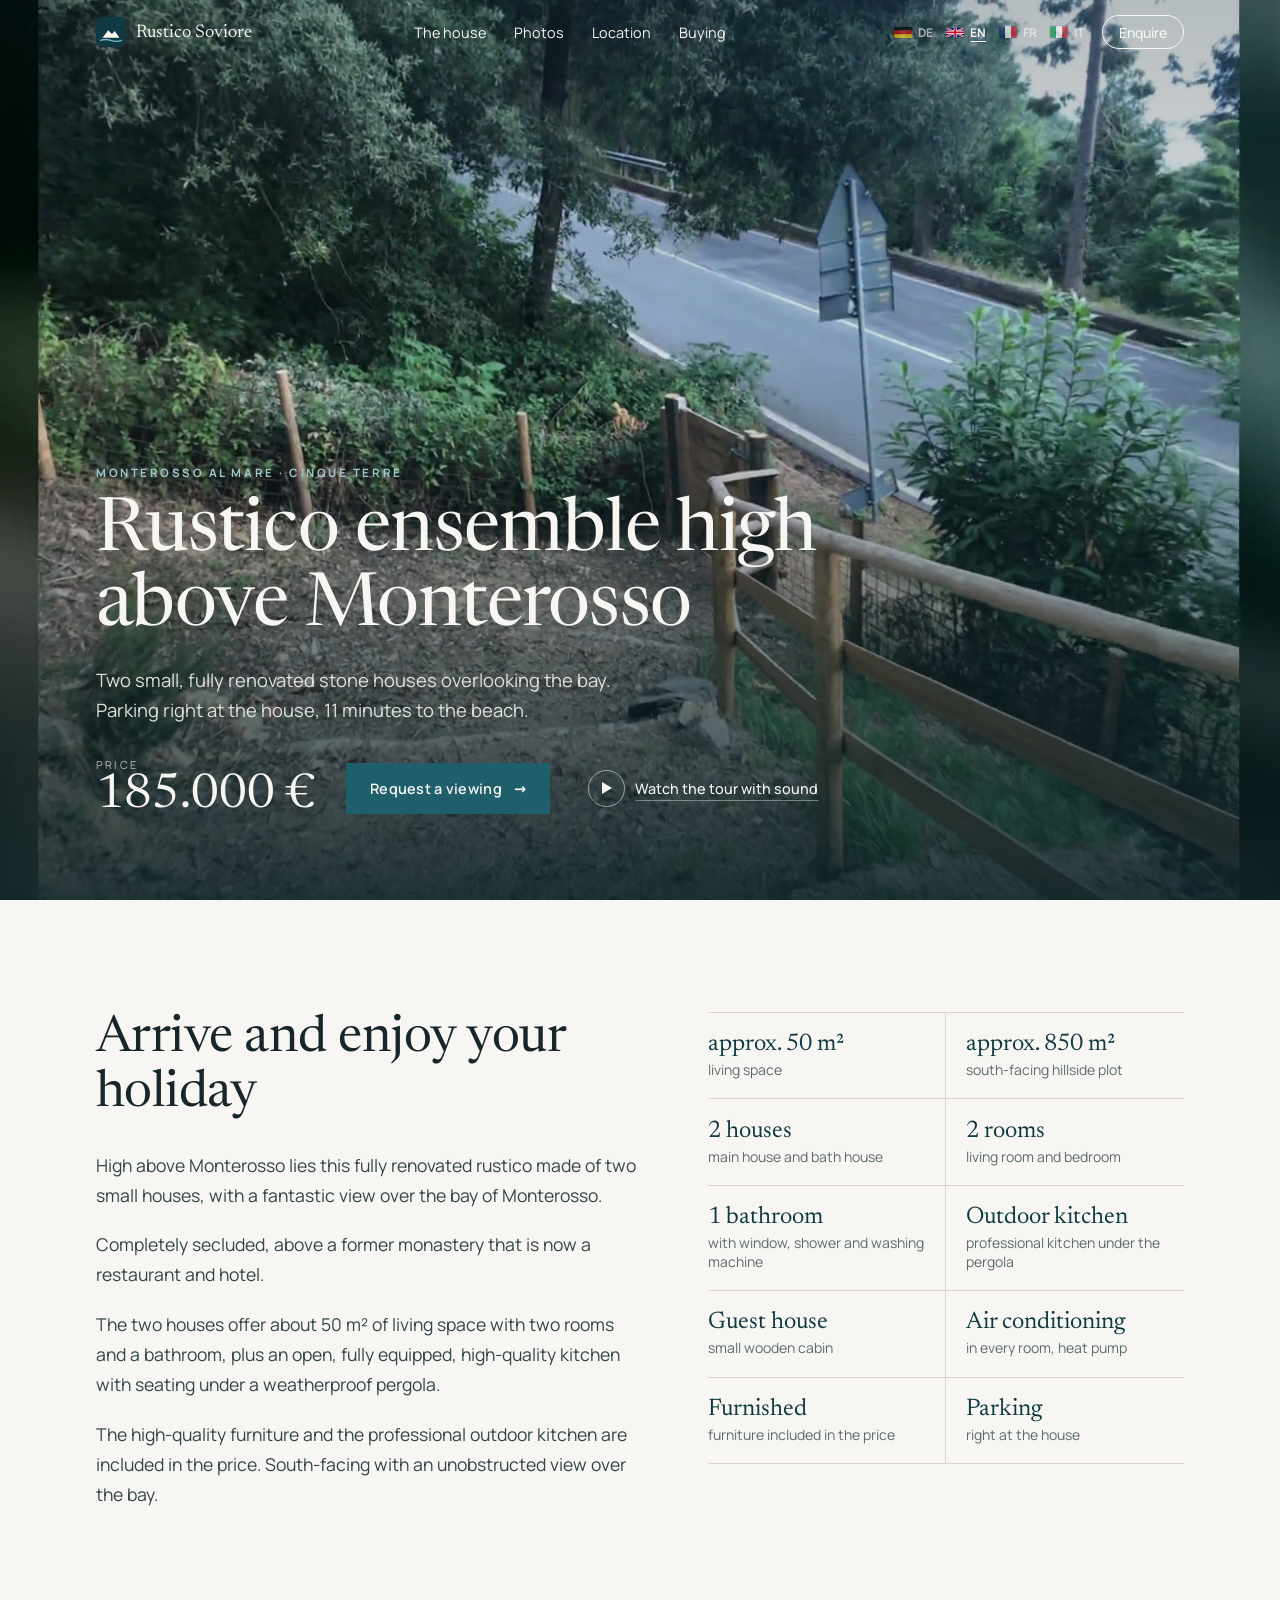
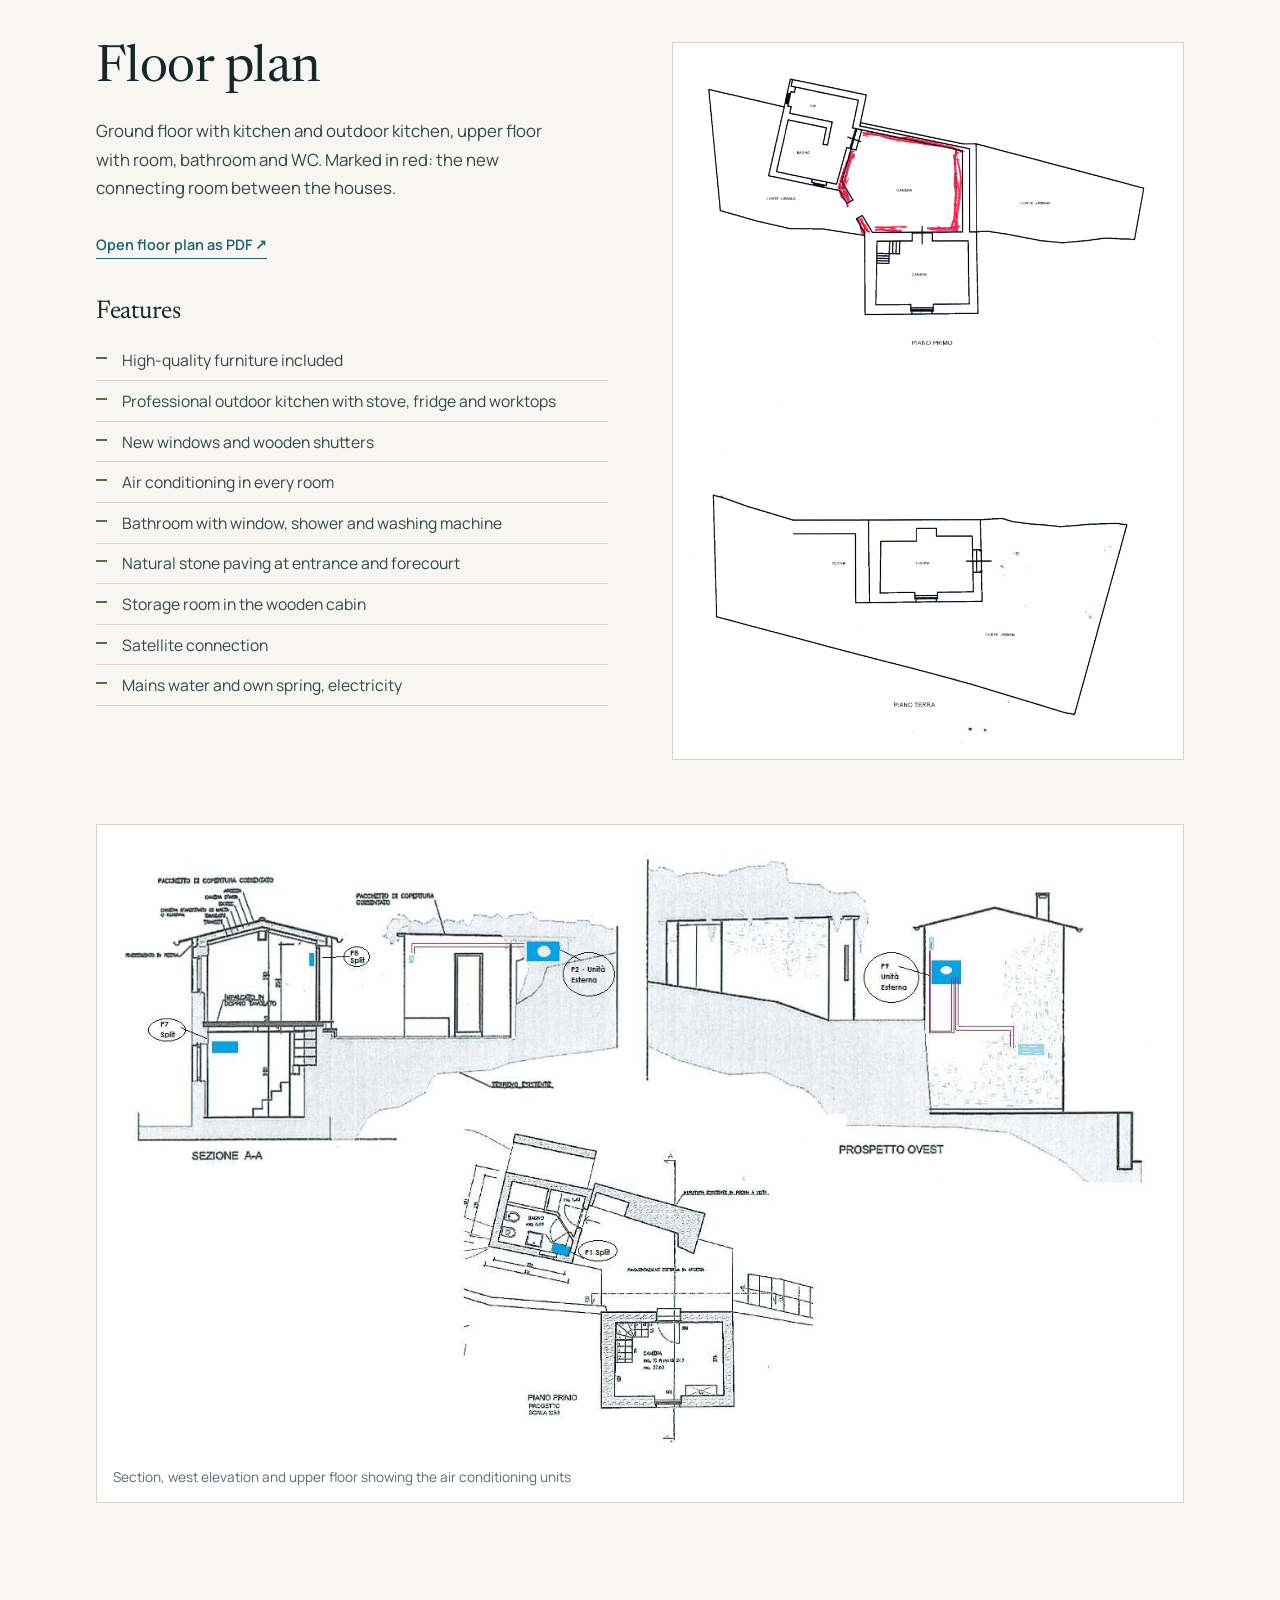
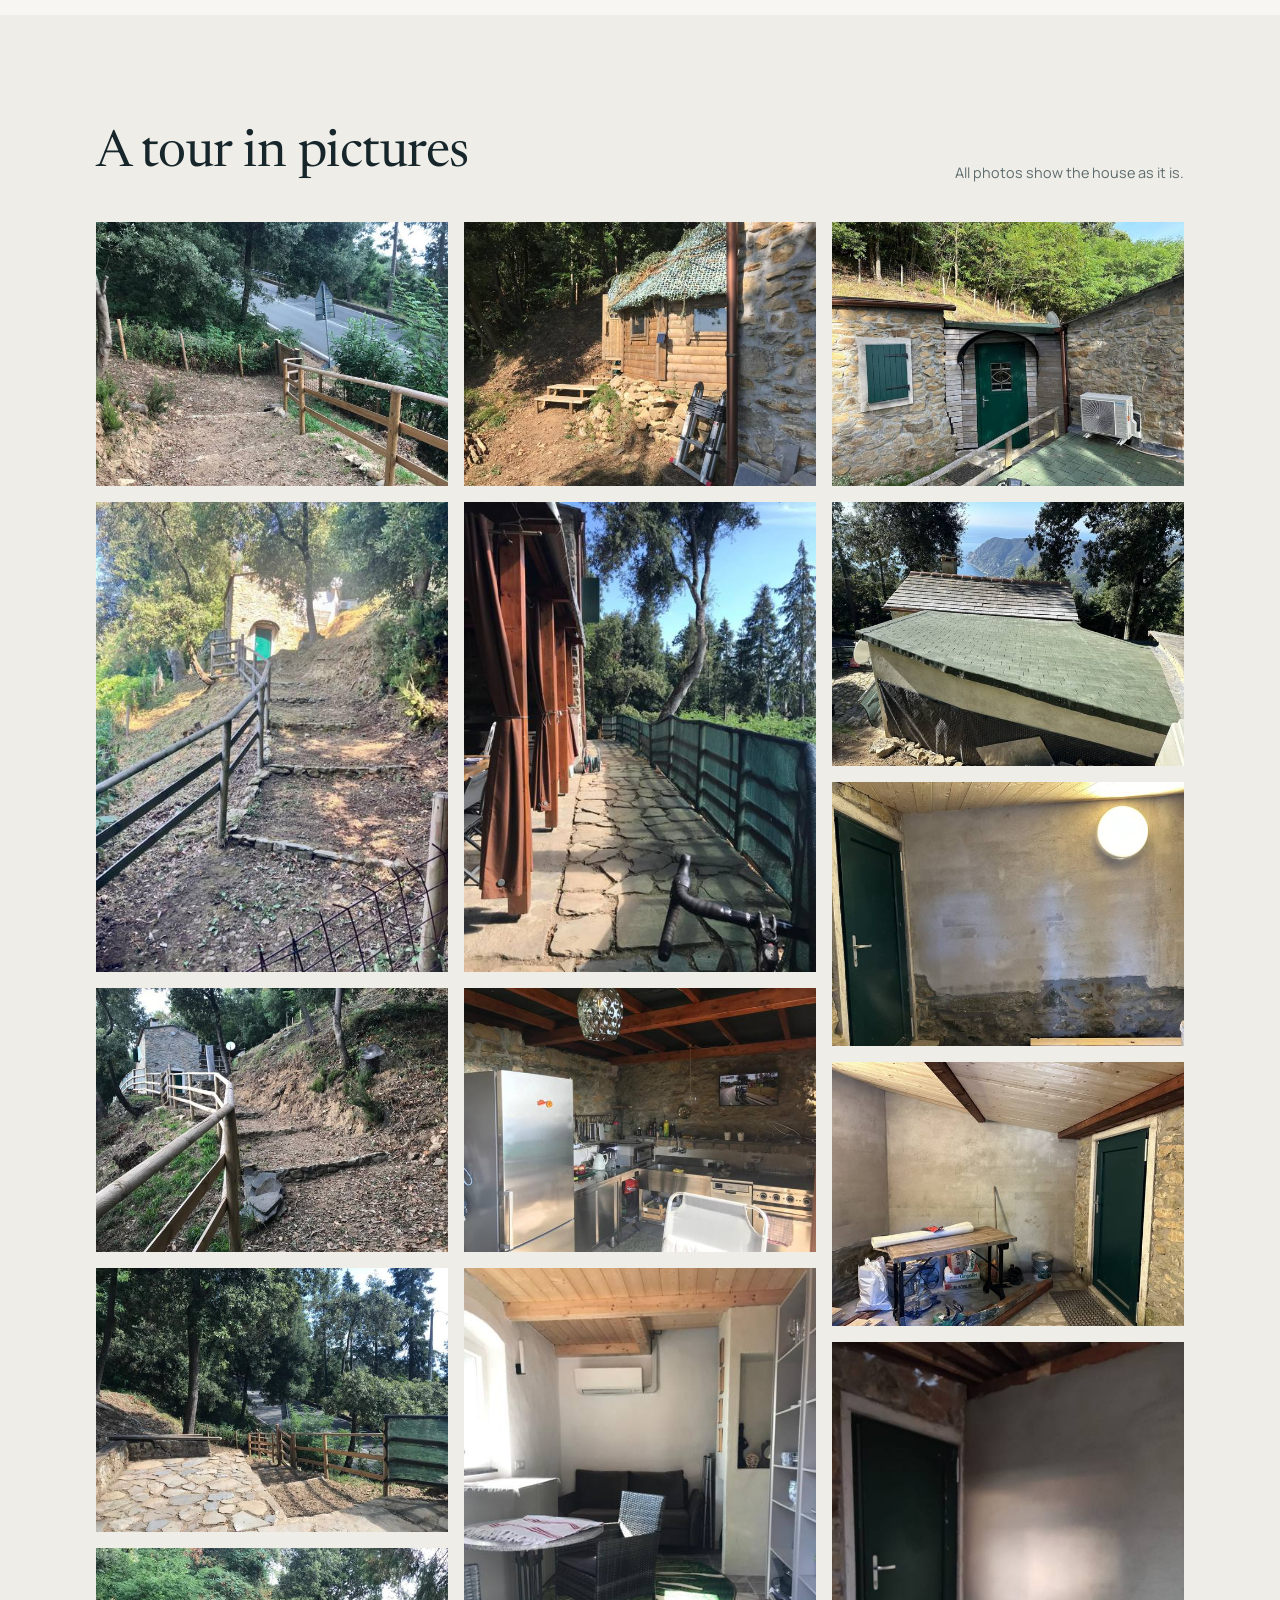
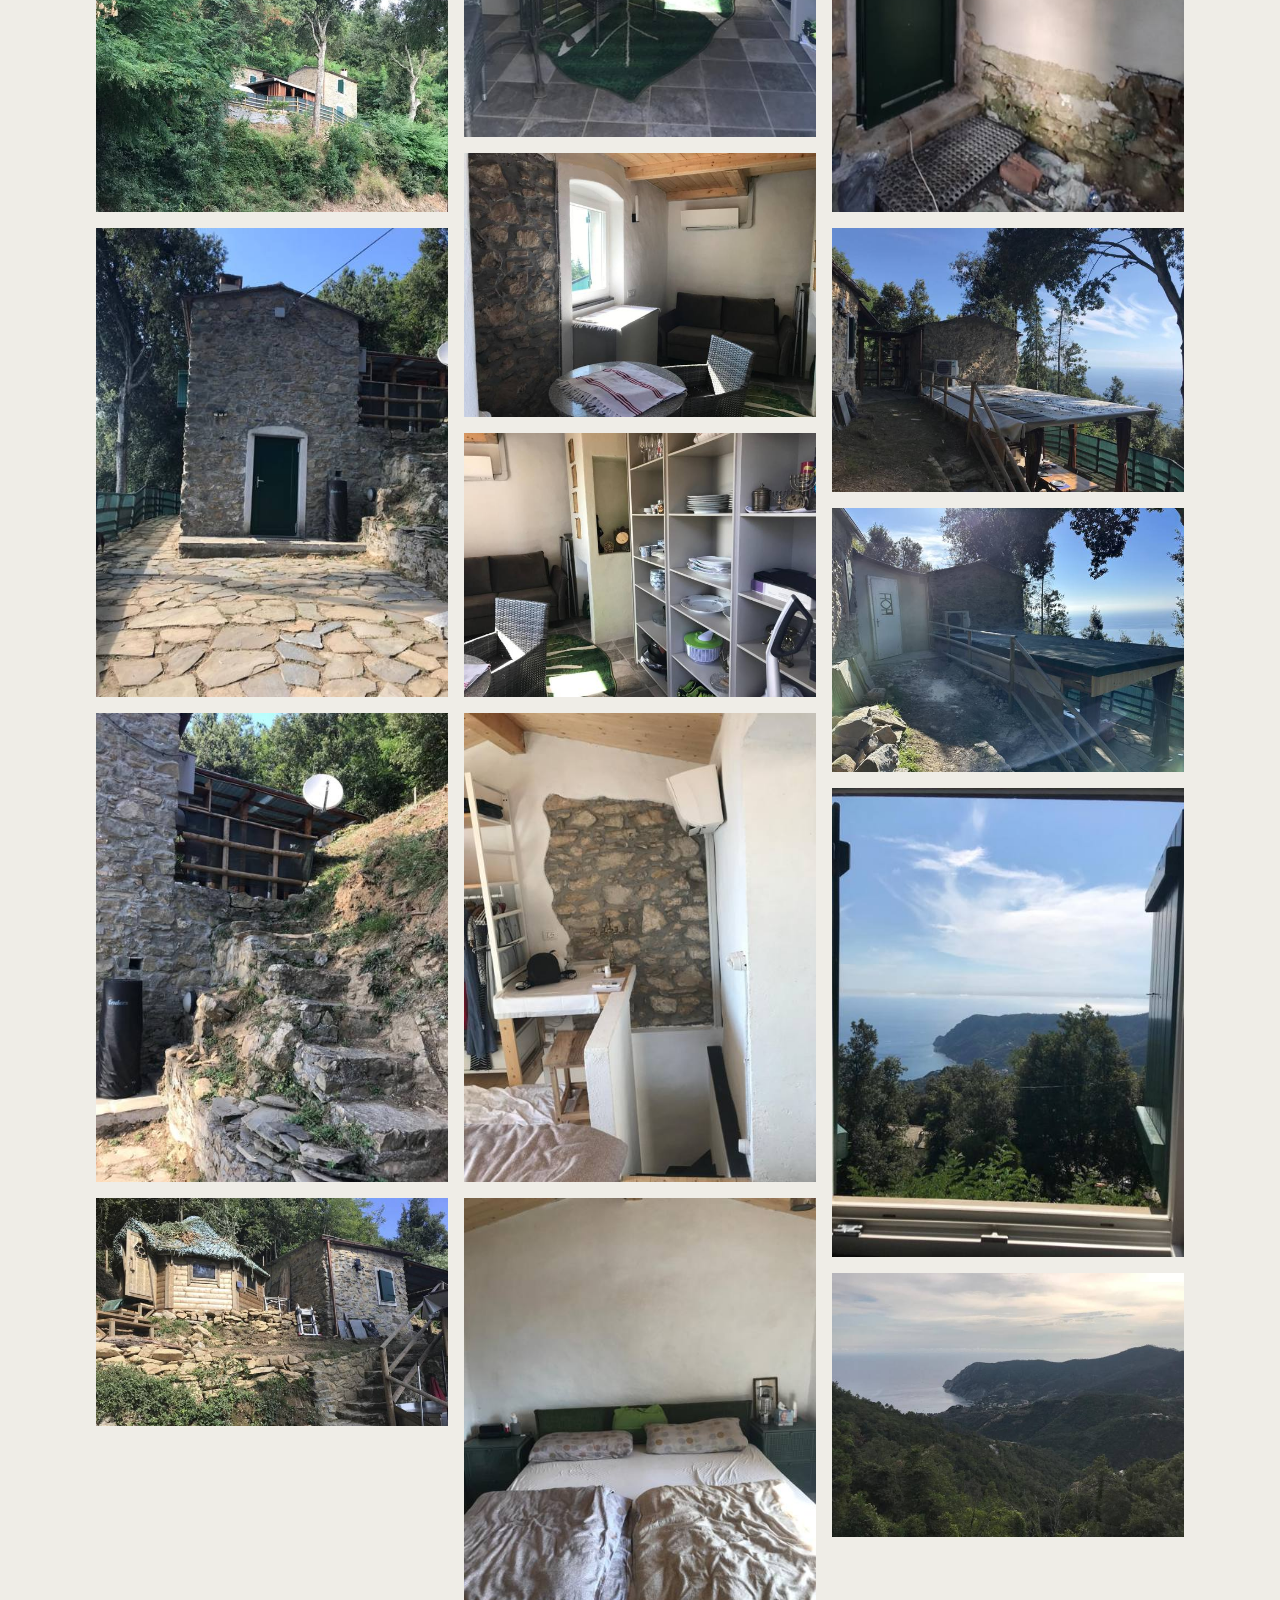
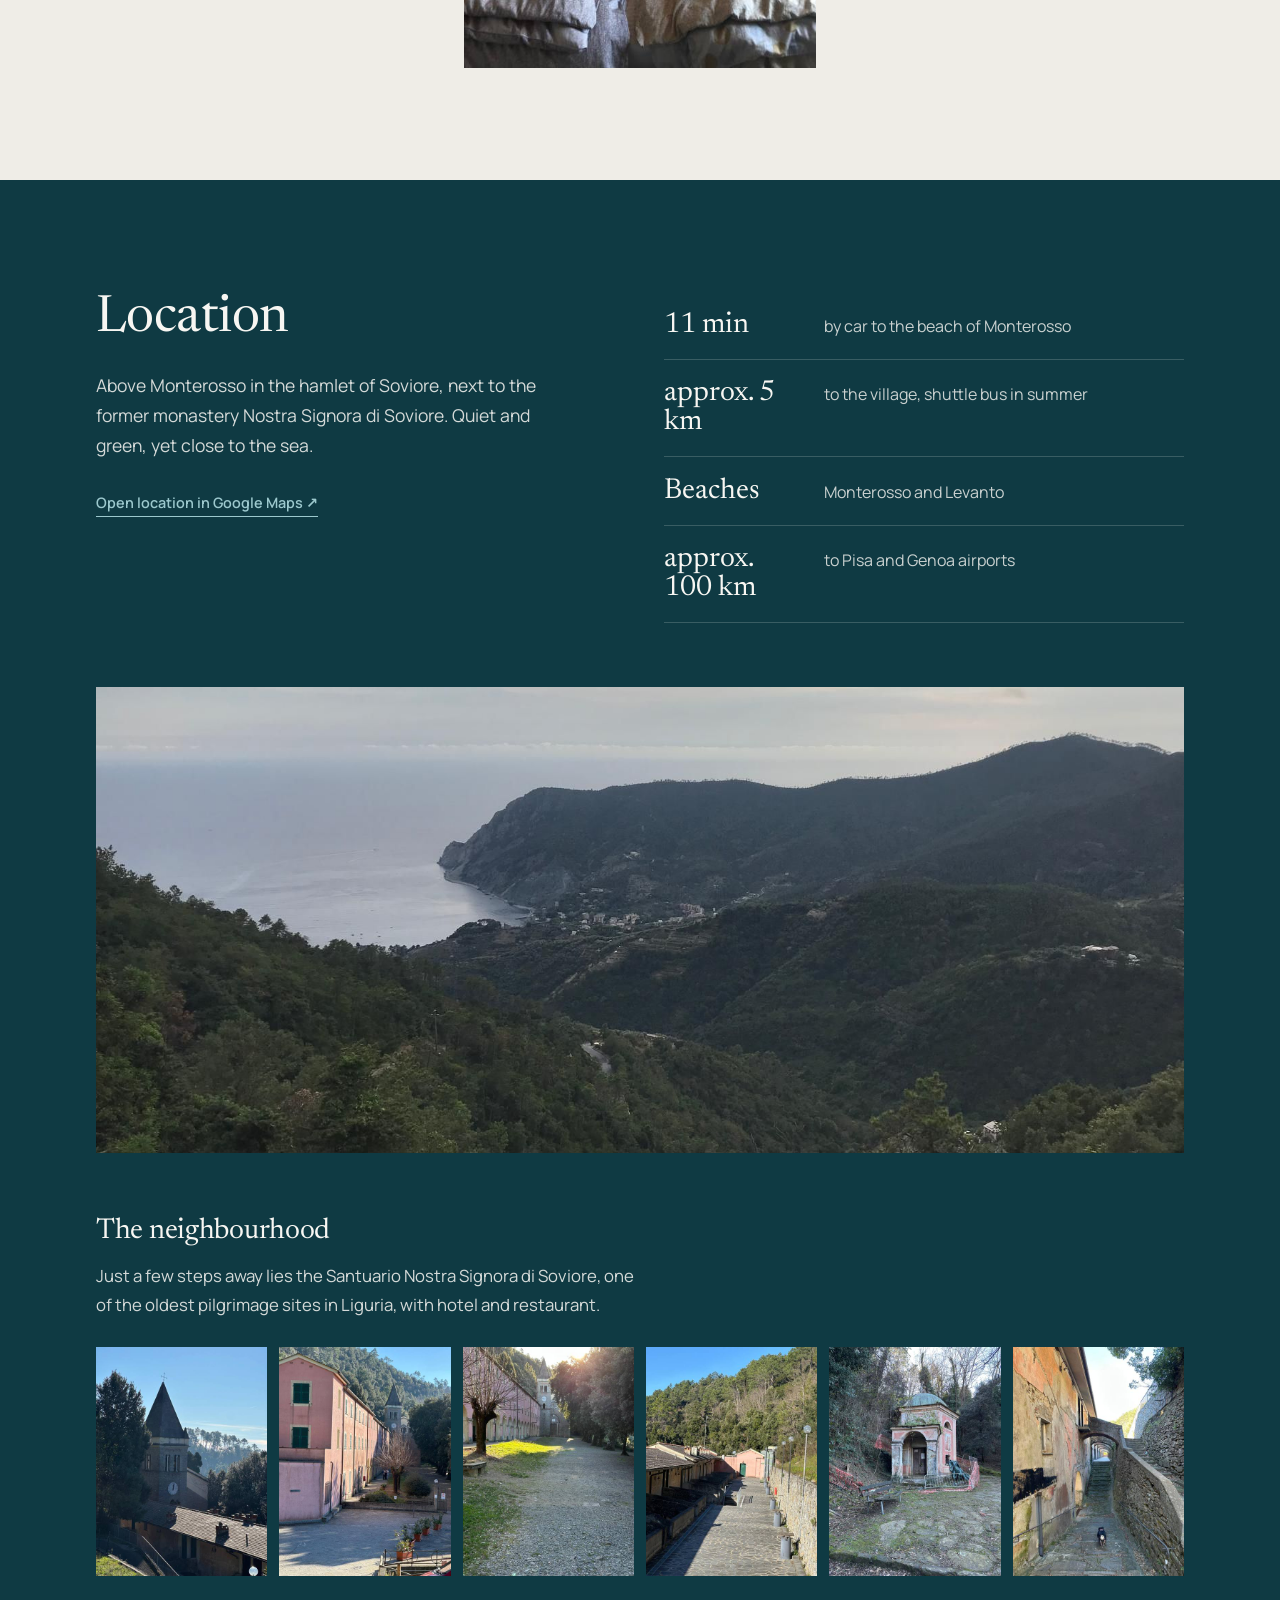
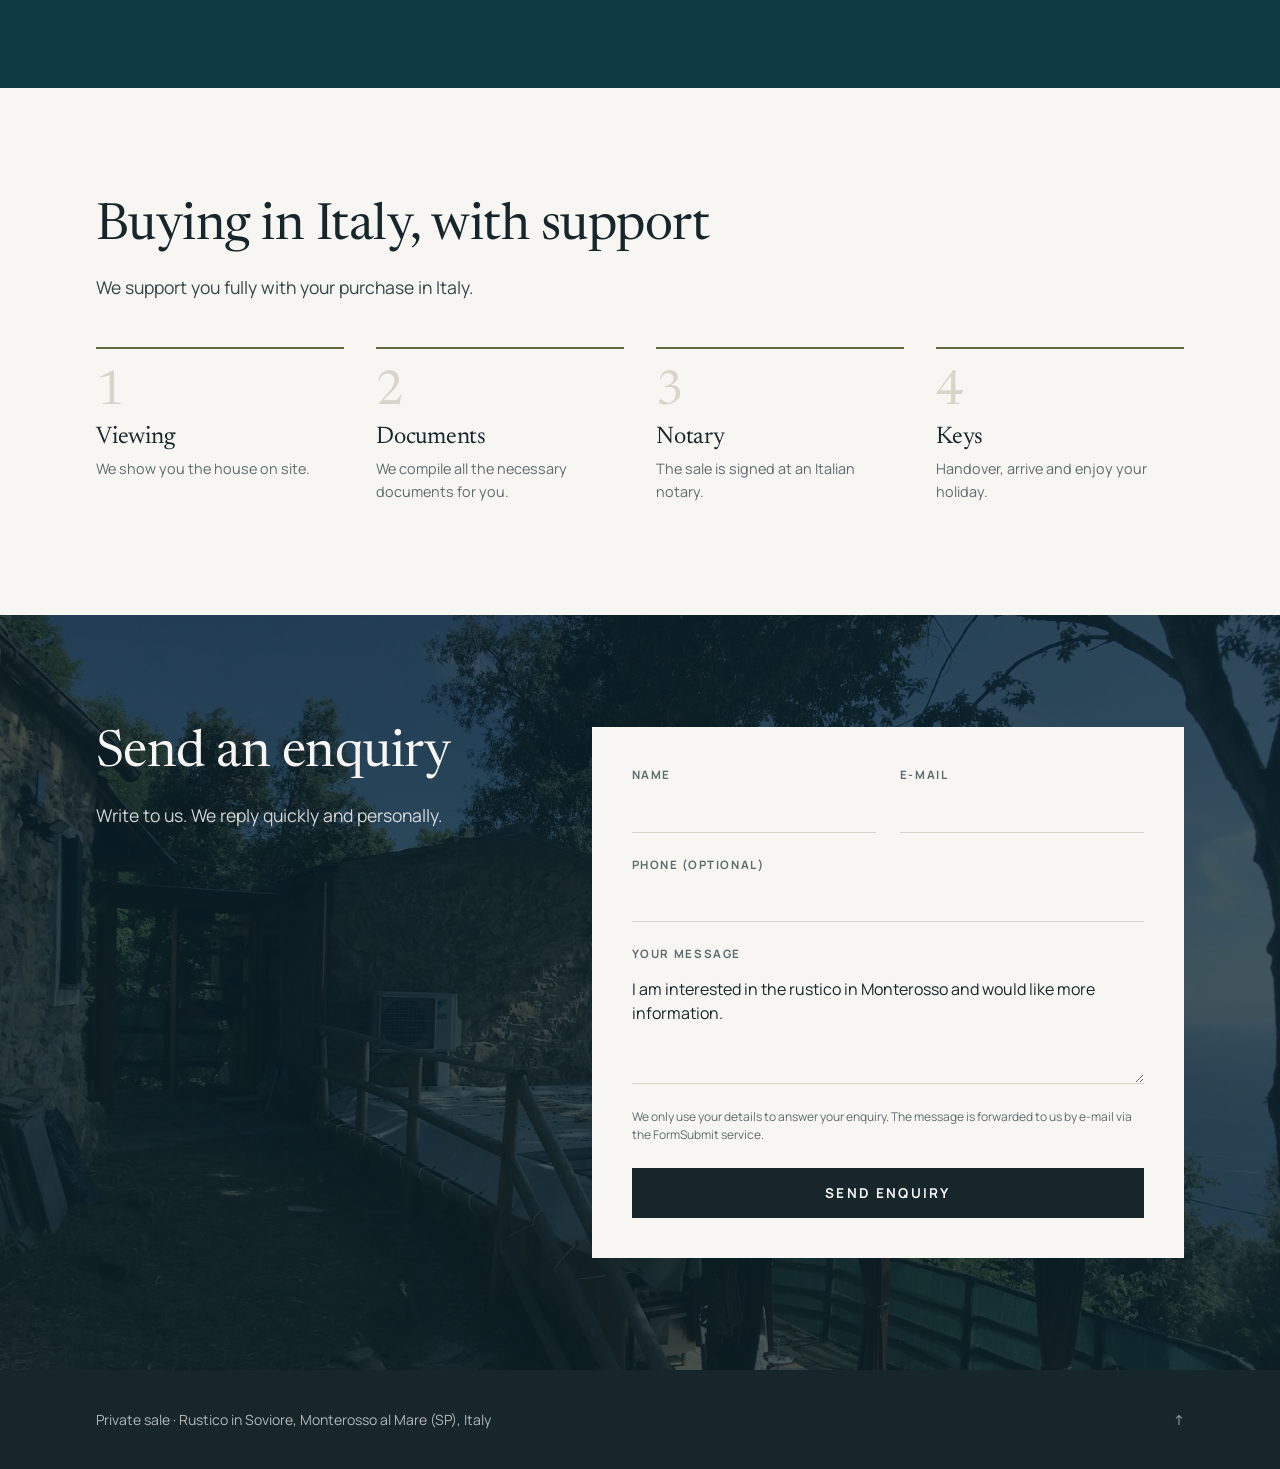
==== en/index.html @ 7811f469 "Eigene Domain rustico-monterosso.com statt GitHub-Pages-URL" ====
<!doctype html>
<html lang="en">
<head>
<meta charset="utf-8">
<meta name="viewport" content="width=device-width, initial-scale=1">
<title>Rustico with sea view in Monterosso al Mare · €185,000</title>
<meta name="description" content="Fully renovated rustico of two stone houses high above Monterosso, Cinque Terre. Parking at the house, 11 minutes to the beach.">
<link rel="canonical" href="https://rustico-monterosso.com/en/"><link rel="alternate" hreflang="de" href="https://rustico-monterosso.com/"><link rel="alternate" hreflang="en" href="https://rustico-monterosso.com/en/"><link rel="alternate" hreflang="fr" href="https://rustico-monterosso.com/fr/"><link rel="alternate" hreflang="it" href="https://rustico-monterosso.com/it/">
<meta property="og:type" content="website">
<meta property="og:title" content="Rustico with sea view in Monterosso al Mare · €185,000">
<meta property="og:description" content="Fully renovated rustico of two stone houses high above Monterosso, Cinque Terre. Parking at the house, 11 minutes to the beach.">
<meta property="og:url" content="https://rustico-monterosso.com/en/">
<meta property="og:image" content="https://rustico-monterosso.com/og.jpg">
<meta name="twitter:card" content="summary_large_image">
<link rel="icon" href="../favicon.svg" type="image/svg+xml">
<link rel="preload" href="../poster-quer.jpg" as="image" media="(min-aspect-ratio: 1/1)">
<link rel="stylesheet" href="../fonts.css">
<link rel="stylesheet" href="../style.css">
<script type="application/ld+json">{"@context": "https://schema.org", "@type": "Offer", "name": "Rustico ensemble high above Monterosso", "price": "185000", "priceCurrency": "EUR", "url": "https://rustico-monterosso.com/en/", "image": "https://rustico-monterosso.com/og.jpg", "itemOffered": {"@type": "House", "name": "Rustico ensemble high above Monterosso", "floorSize": {"@type": "QuantitativeValue", "value": 50, "unitCode": "MTK"}, "numberOfRooms": 2, "address": {"@type": "PostalAddress", "addressLocality": "Monterosso al Mare", "addressRegion": "SP", "addressCountry": "IT"}}}</script>
</head>
<body>
<header class="bar" id="bar">
  <a class="brand" href="#top"><img src="../favicon.svg" alt="" width="30" height="30"><span>Rustico Soviore</span></a>
  <nav class="links"><a href="#haus">The house</a><a href="#bilder">Photos</a><a href="#lage">Location</a><a href="#kauf">Buying</a></nav>
  <div class="right"><div class="langs" aria-label="Sprache / Language"><a href="../" hreflang="de"><svg class="flag" viewBox="0 0 5 3" aria-hidden="true"><rect width="5" height="1" fill="#000"/><rect y="1" width="5" height="1" fill="#DD0000"/><rect y="2" width="5" height="1" fill="#FFCE00"/></svg><span>DE</span></a><a href="../en/" hreflang="en" aria-current="true"><svg class="flag" viewBox="0 0 60 30" aria-hidden="true"><clipPath id="uk"><path d="M0,0 v30 h60 v-30 z"/></clipPath><path d="M0,0 v30 h60 v-30 z" fill="#012169"/><path d="M0,0 L60,30 M60,0 L0,30" stroke="#fff" stroke-width="6" clip-path="url(#uk)"/><path d="M0,0 L60,30 M60,0 L0,30" stroke="#C8102E" stroke-width="3" clip-path="url(#uk)"/><path d="M30,0 v30 M0,15 h60" stroke="#fff" stroke-width="10"/><path d="M30,0 v30 M0,15 h60" stroke="#C8102E" stroke-width="6"/></svg><span>EN</span></a><a href="../fr/" hreflang="fr"><svg class="flag" viewBox="0 0 3 2" aria-hidden="true"><rect width="1" height="2" fill="#002654"/><rect x="1" width="1" height="2" fill="#fff"/><rect x="2" width="1" height="2" fill="#CE1126"/></svg><span>FR</span></a><a href="../it/" hreflang="it"><svg class="flag" viewBox="0 0 3 2" aria-hidden="true"><rect width="1" height="2" fill="#009246"/><rect x="1" width="1" height="2" fill="#fff"/><rect x="2" width="1" height="2" fill="#CE2B37"/></svg><span>IT</span></a></div><a class="head-cta" href="#kontakt">Enquire</a></div>
</header>
<main>
<section class="hero" id="top">
  <picture><source media="(max-aspect-ratio: 1/1)" srcset="../poster-hoch.jpg"><img class="hero-media" src="../poster-quer.jpg" alt=""></picture>
  <video class="hero-media" id="bgvideo" poster="../poster-quer.jpg" muted loop playsinline preload="none" aria-hidden="true" data-wide="../video/hero-quer.mp4" data-tall="../video/hero-hoch.mp4" data-sound-wide="../video/rundgang-quer.mp4" data-sound-tall="../video/rundgang-hoch.mp4"></video>
  <div class="hero-shade"></div>
  <div class="hero-inner wrap">
    <p class="eyebrow">Monterosso al Mare · Cinque Terre</p>
    <h1>Rustico ensemble high above Monterosso</h1>
    <p class="lead">Two small, fully renovated stone houses overlooking the bay. Parking right at the house, 11 minutes to the beach.</p>
    <div class="hero-row">
      <div class="price"><small>Price</small><strong>185.000 €</strong></div>
      <a class="visit-cta" href="#kontakt">Request a viewing <span aria-hidden="true">→</span></a>
      <button type="button" class="sound-cta" id="soundBtn"><span class="play" aria-hidden="true"><svg width="12" height="14" viewBox="0 0 12 14"><path d="M1 1l10 6-10 6z" fill="currentColor"/></svg></span>Watch the tour with sound</button>
    </div>
  </div>
</section>

<section class="intro wrap" id="haus">
  <div><h2>Arrive and enjoy your holiday</h2><div class="prose"><p>High above Monterosso lies this fully renovated rustico made of two small houses, with a fantastic view over the bay of Monterosso.</p><p>Completely secluded, above a former monastery that is now a restaurant and hotel.</p><p>The two houses offer about 50 m² of living space with two rooms and a bathroom, plus an open, fully equipped, high-quality kitchen with seating under a weatherproof pergola.</p><p>The high-quality furniture and the professional outdoor kitchen are included in the price. South-facing with an unobstructed view over the bay.</p></div></div>
  <dl class="facts"><div><dt>approx. 50 m²</dt><dd>living space</dd></div><div><dt>approx. 850 m²</dt><dd>south-facing hillside plot</dd></div><div><dt>2 houses</dt><dd>main house and bath house</dd></div><div><dt>2 rooms</dt><dd>living room and bedroom</dd></div><div><dt>1 bathroom</dt><dd>with window, shower and washing machine</dd></div><div><dt>Outdoor kitchen</dt><dd>professional kitchen under the pergola</dd></div><div><dt>Guest house</dt><dd>small wooden cabin</dd></div><div><dt>Air conditioning</dt><dd>in every room, heat pump</dd></div><div><dt>Furnished</dt><dd>furniture included in the price</dd></div><div><dt>Parking</dt><dd>right at the house</dd></div></dl>
</section>

<section class="plan wrap" id="grundriss">
  <div class="plan-copy"><h2>Floor plan</h2><p>Ground floor with kitchen and outdoor kitchen, upper floor with room, bathroom and WC. Marked in red: the new connecting room between the houses.</p><a class="map-link dark" href="../grundriss.pdf" target="_blank" rel="noopener">Open floor plan as PDF ↗</a>
    <h3 class="equip-title">Features</h3><ul class="equip"><li>High-quality furniture included</li><li>Professional outdoor kitchen with stove, fridge and worktops</li><li>New windows and wooden shutters</li><li>Air conditioning in every room</li><li>Bathroom with window, shower and washing machine</li><li>Natural stone paving at entrance and forecourt</li><li>Storage room in the wooden cabin</li><li>Satellite connection</li><li>Mains water and own spring, electricity</li></ul></div>
  <a class="plan-img" href="../grundriss.png" target="_blank" rel="noopener"><img src="../grundriss.png" alt="Floor plan" width="880" height="1260" loading="lazy"></a>
  <figure class="draw"><a href="../schnitt.jpg" target="_blank" rel="noopener"><img src="../schnitt.jpg" alt="Section, west elevation and upper floor showing the air conditioning units" width="1289" height="752" loading="lazy"></a><figcaption>Section, west elevation and upper floor showing the air conditioning units</figcaption></figure>
</section>

<section class="gallery" id="bilder">
  <div class="wrap">
    <div class="gal-head"><h2>A tour in pictures</h2><p>All photos show the house as it is.</p></div>
    <div class="masonry"><button type="button" class="tile" data-i="0" aria-label="Access from the road with parking"><img src="../photos/t_01.jpg" alt="Access from the road with parking" width="1600" height="1200" loading="lazy"><span>Access from the road with parking</span></button><button type="button" class="tile" data-i="1" aria-label="Garden path up to the stone house"><img src="../photos/t_02.jpg" alt="Garden path up to the stone house" width="1200" height="1600" loading="lazy"><span>Garden path up to the stone house</span></button><button type="button" class="tile" data-i="2" aria-label="Path with wooden railing"><img src="../photos/t_03.jpg" alt="Path with wooden railing" width="1600" height="1200" loading="lazy"><span>Path with wooden railing</span></button><button type="button" class="tile" data-i="3" aria-label="Natural stone terrace"><img src="../photos/t_04.jpg" alt="Natural stone terrace" width="1600" height="1200" loading="lazy"><span>Natural stone terrace</span></button><button type="button" class="tile" data-i="4" aria-label="The rustico among the trees"><img src="../photos/t_05.jpg" alt="The rustico among the trees" width="1600" height="1200" loading="lazy"><span>The rustico among the trees</span></button><button type="button" class="tile" data-i="5" aria-label="Main stone house"><img src="../photos/t_06.jpg" alt="Main stone house" width="1200" height="1600" loading="lazy"><span>Main stone house</span></button><button type="button" class="tile" data-i="6" aria-label="Old stone stairs"><img src="../photos/t_07.jpg" alt="Old stone stairs" width="1200" height="1600" loading="lazy"><span>Old stone stairs</span></button><button type="button" class="tile" data-i="7" aria-label="Ensemble with wooden guest house"><img src="../photos/t_08.jpg" alt="Ensemble with wooden guest house" width="1600" height="1200" loading="lazy"><span>Ensemble with wooden guest house</span></button><button type="button" class="tile" data-i="8" aria-label="Wooden guest house"><img src="../photos/t_09.jpg" alt="Wooden guest house" width="1600" height="1200" loading="lazy"><span>Wooden guest house</span></button><button type="button" class="tile" data-i="9" aria-label="Walkway under the pergola"><img src="../photos/t_10.jpg" alt="Walkway under the pergola" width="1200" height="1600" loading="lazy"><span>Walkway under the pergola</span></button><button type="button" class="tile" data-i="10" aria-label="Covered outdoor kitchen"><img src="../photos/t_11.jpg" alt="Covered outdoor kitchen" width="1600" height="1200" loading="lazy"><span>Covered outdoor kitchen</span></button><button type="button" class="tile" data-i="11" aria-label="Living room with air conditioning"><img src="../photos/t_12.jpg" alt="Living room with air conditioning" width="1200" height="1600" loading="lazy"><span>Living room with air conditioning</span></button><button type="button" class="tile" data-i="12" aria-label="Living room with window"><img src="../photos/t_13.jpg" alt="Living room with window" width="1600" height="1200" loading="lazy"><span>Living room with window</span></button><button type="button" class="tile" data-i="13" aria-label="Kitchen shelves"><img src="../photos/t_14.jpg" alt="Kitchen shelves" width="1600" height="1200" loading="lazy"><span>Kitchen shelves</span></button><button type="button" class="tile" data-i="14" aria-label="Inner staircase and stone wall"><img src="../photos/t_15.jpg" alt="Inner staircase and stone wall" width="1200" height="1600" loading="lazy"><span>Inner staircase and stone wall</span></button><button type="button" class="tile" data-i="15" aria-label="Bedroom"><img src="../photos/t_16.jpg" alt="Bedroom" width="1200" height="1600" loading="lazy"><span>Bedroom</span></button><button type="button" class="tile" data-i="16" aria-label="Bath house"><img src="../photos/t_17.jpg" alt="Bath house" width="1600" height="1200" loading="lazy"><span>Bath house</span></button><button type="button" class="tile" data-i="17" aria-label="New connecting room from outside, with sea view"><img src="../photos/t_22.jpg" alt="New connecting room from outside, with sea view" width="1600" height="1200" loading="lazy"><span>New connecting room from outside, with sea view</span></button><button type="button" class="tile" data-i="18" aria-label="New connecting room, being finished"><img src="../photos/t_23.jpg" alt="New connecting room, being finished" width="1600" height="1200" loading="lazy"><span>New connecting room, being finished</span></button><button type="button" class="tile" data-i="19" aria-label="New connecting room, view to the door"><img src="../photos/t_24.jpg" alt="New connecting room, view to the door" width="1600" height="1200" loading="lazy"><span>New connecting room, view to the door</span></button><button type="button" class="tile" data-i="20" aria-label="Passage to the connecting room"><img src="../photos/t_25.jpg" alt="Passage to the connecting room" width="1200" height="1600" loading="lazy"><span>Passage to the connecting room</span></button><button type="button" class="tile" data-i="21" aria-label="Pergola with sea view"><img src="../photos/t_18.jpg" alt="Pergola with sea view" width="1600" height="1200" loading="lazy"><span>Pergola with sea view</span></button><button type="button" class="tile" data-i="22" aria-label="Pergola walkway with sea view"><img src="../photos/t_21.jpg" alt="Pergola walkway with sea view" width="1600" height="1200" loading="lazy"><span>Pergola walkway with sea view</span></button><button type="button" class="tile" data-i="23" aria-label="View from the window to the sea"><img src="../photos/t_19.jpg" alt="View from the window to the sea" width="1200" height="1600" loading="lazy"><span>View from the window to the sea</span></button><button type="button" class="tile" data-i="24" aria-label="View over the bay of Monterosso"><img src="../photos/t_20.jpg" alt="View over the bay of Monterosso" width="1600" height="1200" loading="lazy"><span>View over the bay of Monterosso</span></button></div>
  </div>
</section>

<section class="loc" id="lage">
  <div class="wrap loc-grid">
    <div><h2>Location</h2><p>Above Monterosso in the hamlet of Soviore, next to the former monastery Nostra Signora di Soviore. Quiet and green, yet close to the sea.</p><a class="map-link" href="https://www.google.com/maps/search/?api=1&query=Santuario+Nostra+Signora+di+Soviore+Monterosso+al+Mare" target="_blank" rel="noopener noreferrer">Open location in Google Maps ↗</a></div>
    <ul class="dist"><li><span>11 min</span><span>by car to the beach of Monterosso</span></li><li><span>approx. 5 km</span><span>to the village, shuttle bus in summer</span></li><li><span>Beaches</span><span>Monterosso and Levanto</span></li><li><span>approx. 100 km</span><span>to Pisa and Genoa airports</span></li></ul>
  </div>
  <div class="wrap"><img class="wide" src="../photos/20.jpg" alt="View over the bay of Monterosso" loading="lazy" width="1600" height="1200"></div>
  <div class="wrap area"><h3>The neighbourhood</h3><p>Just a few steps away lies the Santuario Nostra Signora di Soviore, one of the oldest pilgrimage sites in Liguria, with hotel and restaurant.</p><div class="area-grid"><button type="button" class="tile" data-i="25" aria-label="Bell tower of the Santuario di Soviore"><img src="../photos/t_26.jpg" alt="Bell tower of the Santuario di Soviore" width="1200" height="1600" loading="lazy"><span>Bell tower of the Santuario di Soviore</span></button><button type="button" class="tile" data-i="26" aria-label="The former monastery, now hotel and restaurant"><img src="../photos/t_27.jpg" alt="The former monastery, now hotel and restaurant" width="1200" height="1600" loading="lazy"><span>The former monastery, now hotel and restaurant</span></button><button type="button" class="tile" data-i="27" aria-label="Avenue to the Santuario"><img src="../photos/t_28.jpg" alt="Avenue to the Santuario" width="1200" height="1600" loading="lazy"><span>Avenue to the Santuario</span></button><button type="button" class="tile" data-i="28" aria-label="Paved path by the monastery"><img src="../photos/t_29.jpg" alt="Paved path by the monastery" width="1200" height="1600" loading="lazy"><span>Paved path by the monastery</span></button><button type="button" class="tile" data-i="29" aria-label="Small chapel nearby"><img src="../photos/t_30.jpg" alt="Small chapel nearby" width="1200" height="1600" loading="lazy"><span>Small chapel nearby</span></button><button type="button" class="tile" data-i="30" aria-label="Lane with steps by the monastery"><img src="../photos/t_31.jpg" alt="Lane with steps by the monastery" width="1200" height="1600" loading="lazy"><span>Lane with steps by the monastery</span></button></div></div>
</section>

<section class="buy wrap" id="kauf">
  <h2>Buying in Italy, with support</h2><p class="sub">We support you fully with your purchase in Italy.</p>
  <ol class="steps"><li><span class="num">1</span><h3>Viewing</h3><p>We show you the house on site.</p></li><li><span class="num">2</span><h3>Documents</h3><p>We compile all the necessary documents for you.</p></li><li><span class="num">3</span><h3>Notary</h3><p>The sale is signed at an Italian notary.</p></li><li><span class="num">4</span><h3>Keys</h3><p>Handover, arrive and enjoy your holiday.</p></li></ol>
</section>

<section class="contact" id="kontakt">
  <img class="contact-bg" src="../photos/18.jpg" alt="" loading="lazy">
  <div class="contact-shade"></div>
  <div class="wrap contact-grid">
    <div class="contact-copy"><h2>Send an enquiry</h2><p>Write to us. We reply quickly and personally.</p></div>
    <form id="form" class="card" novalidate>
      <div class="fields">
        <label>Name<input name="name" required minlength="2" maxlength="120" autocomplete="name"></label>
        <label>E-mail<input name="email" type="email" required maxlength="200" autocomplete="email"></label>
        <label class="full">Phone (optional)<input name="phone" type="tel" maxlength="60" autocomplete="tel"></label>
        <label class="full">Your message<textarea name="message" required minlength="5" maxlength="4000" rows="4">I am interested in the rustico in Monterosso and would like more information.</textarea></label>
        <input class="hp" name="_honey" tabindex="-1" autocomplete="off" aria-hidden="true">
      </div>
      <p class="privacy">We only use your details to answer your enquiry. The message is forwarded to us by e-mail via the FormSubmit service.</p>
      <p class="err" id="formErr" role="alert" hidden>That did not work. Please check your details and try again.</p>
      <button class="submit" type="submit"><span class="prog" aria-hidden="true"></span><span class="lbl" data-send="Send enquiry" data-sending="Sending …">Send enquiry</span></button>
      <div class="ok" id="formOk" hidden><strong>✓</strong><p>Thank you! Your enquiry has arrived. We will be in touch soon.</p></div>
    </form>
  </div>
</section>
</main>
<div class="mbar" id="mbar"><div><small>Price</small><strong>185.000 €</strong></div><a href="#kontakt">Request a viewing →</a></div>
<footer class="foot"><div class="wrap"><span>Private sale · Rustico in Soviore, Monterosso al Mare (SP), Italy</span><a href="#top" aria-label="top">↑</a></div></footer>

<div class="modal" id="videoModal" hidden><div class="modal-in"><button type="button" class="close" data-close>Close ✕</button><video id="modalVideo" controls playsinline></video></div></div>
<div class="modal lb" id="lightbox" hidden>
  <div class="lb-top"><span id="lbCap"></span><button type="button" class="close" data-close>Close ✕</button></div>
  <div class="lb-stage"><button type="button" class="nav prev" aria-label="‹">‹</button><img id="lbImg" alt=""><button type="button" class="nav next" aria-label="›">›</button></div>
</div>
<script>window.PHOTOS=[{"src": "../photos/01.jpg", "alt": "Access from the road with parking"}, {"src": "../photos/02.jpg", "alt": "Garden path up to the stone house"}, {"src": "../photos/03.jpg", "alt": "Path with wooden railing"}, {"src": "../photos/04.jpg", "alt": "Natural stone terrace"}, {"src": "../photos/05.jpg", "alt": "The rustico among the trees"}, {"src": "../photos/06.jpg", "alt": "Main stone house"}, {"src": "../photos/07.jpg", "alt": "Old stone stairs"}, {"src": "../photos/08.jpg", "alt": "Ensemble with wooden guest house"}, {"src": "../photos/09.jpg", "alt": "Wooden guest house"}, {"src": "../photos/10.jpg", "alt": "Walkway under the pergola"}, {"src": "../photos/11.jpg", "alt": "Covered outdoor kitchen"}, {"src": "../photos/12.jpg", "alt": "Living room with air conditioning"}, {"src": "../photos/13.jpg", "alt": "Living room with window"}, {"src": "../photos/14.jpg", "alt": "Kitchen shelves"}, {"src": "../photos/15.jpg", "alt": "Inner staircase and stone wall"}, {"src": "../photos/16.jpg", "alt": "Bedroom"}, {"src": "../photos/17.jpg", "alt": "Bath house"}, {"src": "../photos/22.jpg", "alt": "New connecting room from outside, with sea view"}, {"src": "../photos/23.jpg", "alt": "New connecting room, being finished"}, {"src": "../photos/24.jpg", "alt": "New connecting room, view to the door"}, {"src": "../photos/25.jpg", "alt": "Passage to the connecting room"}, {"src": "../photos/18.jpg", "alt": "Pergola with sea view"}, {"src": "../photos/21.jpg", "alt": "Pergola walkway with sea view"}, {"src": "../photos/19.jpg", "alt": "View from the window to the sea"}, {"src": "../photos/20.jpg", "alt": "View over the bay of Monterosso"}, {"src": "../photos/26.jpg", "alt": "Bell tower of the Santuario di Soviore"}, {"src": "../photos/27.jpg", "alt": "The former monastery, now hotel and restaurant"}, {"src": "../photos/28.jpg", "alt": "Avenue to the Santuario"}, {"src": "../photos/29.jpg", "alt": "Paved path by the monastery"}, {"src": "../photos/30.jpg", "alt": "Small chapel nearby"}, {"src": "../photos/31.jpg", "alt": "Lane with steps by the monastery"}];window.FORM_ENDPOINT="https://formsubmit.co/ajax/mb@brandmonks.de";window.LANG="en";</script>
<script src="../app.js" defer></script>
</body>
</html>
---- fonts.css ----
@font-face {
  font-family: 'Manrope';
  font-style: normal;
  font-weight: 400;
  font-display: swap;
  src: url(fonts/manrope-latin-ext-0.woff2) format('woff2');
  unicode-range: U+0100-02BA, U+02BD-02C5, U+02C7-02CC, U+02CE-02D7, U+02DD-02FF, U+0304, U+0308, U+0329, U+1D00-1DBF, U+1E00-1E9F, U+1EF2-1EFF, U+2020, U+20A0-20AB, U+20AD-20C0, U+2113, U+2C60-2C7F, U+A720-A7FF;
}
@font-face {
  font-family: 'Manrope';
  font-style: normal;
  font-weight: 400;
  font-display: swap;
  src: url(fonts/manrope-latin-1.woff2) format('woff2');
  unicode-range: U+0000-00FF, U+0131, U+0152-0153, U+02BB-02BC, U+02C6, U+02DA, U+02DC, U+0304, U+0308, U+0329, U+2000-206F, U+20AC, U+2122, U+2191, U+2193, U+2212, U+2215, U+FEFF, U+FFFD;
}
@font-face {
  font-family: 'Manrope';
  font-style: normal;
  font-weight: 500;
  font-display: swap;
  src: url(fonts/manrope-latin-ext-2.woff2) format('woff2');
  unicode-range: U+0100-02BA, U+02BD-02C5, U+02C7-02CC, U+02CE-02D7, U+02DD-02FF, U+0304, U+0308, U+0329, U+1D00-1DBF, U+1E00-1E9F, U+1EF2-1EFF, U+2020, U+20A0-20AB, U+20AD-20C0, U+2113, U+2C60-2C7F, U+A720-A7FF;
}
@font-face {
  font-family: 'Manrope';
  font-style: normal;
  font-weight: 500;
  font-display: swap;
  src: url(fonts/manrope-latin-3.woff2) format('woff2');
  unicode-range: U+0000-00FF, U+0131, U+0152-0153, U+02BB-02BC, U+02C6, U+02DA, U+02DC, U+0304, U+0308, U+0329, U+2000-206F, U+20AC, U+2122, U+2191, U+2193, U+2212, U+2215, U+FEFF, U+FFFD;
}
@font-face {
  font-family: 'Manrope';
  font-style: normal;
  font-weight: 600;
  font-display: swap;
  src: url(fonts/manrope-latin-ext-4.woff2) format('woff2');
  unicode-range: U+0100-02BA, U+02BD-02C5, U+02C7-02CC, U+02CE-02D7, U+02DD-02FF, U+0304, U+0308, U+0329, U+1D00-1DBF, U+1E00-1E9F, U+1EF2-1EFF, U+2020, U+20A0-20AB, U+20AD-20C0, U+2113, U+2C60-2C7F, U+A720-A7FF;
}
@font-face {
  font-family: 'Manrope';
  font-style: normal;
  font-weight: 600;
  font-display: swap;
  src: url(fonts/manrope-latin-5.woff2) format('woff2');
  unicode-range: U+0000-00FF, U+0131, U+0152-0153, U+02BB-02BC, U+02C6, U+02DA, U+02DC, U+0304, U+0308, U+0329, U+2000-206F, U+20AC, U+2122, U+2191, U+2193, U+2212, U+2215, U+FEFF, U+FFFD;
}
@font-face {
  font-family: 'Manrope';
  font-style: normal;
  font-weight: 700;
  font-display: swap;
  src: url(fonts/manrope-latin-ext-6.woff2) format('woff2');
  unicode-range: U+0100-02BA, U+02BD-02C5, U+02C7-02CC, U+02CE-02D7, U+02DD-02FF, U+0304, U+0308, U+0329, U+1D00-1DBF, U+1E00-1E9F, U+1EF2-1EFF, U+2020, U+20A0-20AB, U+20AD-20C0, U+2113, U+2C60-2C7F, U+A720-A7FF;
}
@font-face {
  font-family: 'Manrope';
  font-style: normal;
  font-weight: 700;
  font-display: swap;
  src: url(fonts/manrope-latin-7.woff2) format('woff2');
  unicode-range: U+0000-00FF, U+0131, U+0152-0153, U+02BB-02BC, U+02C6, U+02DA, U+02DC, U+0304, U+0308, U+0329, U+2000-206F, U+20AC, U+2122, U+2191, U+2193, U+2212, U+2215, U+FEFF, U+FFFD;
}
@font-face {
  font-family: 'Newsreader';
  font-style: normal;
  font-weight: 400;
  font-display: swap;
  src: url(fonts/newsreader-latin-ext-8.woff2) format('woff2');
  unicode-range: U+0100-02BA, U+02BD-02C5, U+02C7-02CC, U+02CE-02D7, U+02DD-02FF, U+0304, U+0308, U+0329, U+1D00-1DBF, U+1E00-1E9F, U+1EF2-1EFF, U+2020, U+20A0-20AB, U+20AD-20C0, U+2113, U+2C60-2C7F, U+A720-A7FF;
}
@font-face {
  font-family: 'Newsreader';
  font-style: normal;
  font-weight: 400;
  font-display: swap;
  src: url(fonts/newsreader-latin-9.woff2) format('woff2');
  unicode-range: U+0000-00FF, U+0131, U+0152-0153, U+02BB-02BC, U+02C6, U+02DA, U+02DC, U+0304, U+0308, U+0329, U+2000-206F, U+20AC, U+2122, U+2191, U+2193, U+2212, U+2215, U+FEFF, U+FFFD;
}
@font-face {
  font-family: 'Newsreader';
  font-style: normal;
  font-weight: 500;
  font-display: swap;
  src: url(fonts/newsreader-latin-ext-10.woff2) format('woff2');
  unicode-range: U+0100-02BA, U+02BD-02C5, U+02C7-02CC, U+02CE-02D7, U+02DD-02FF, U+0304, U+0308, U+0329, U+1D00-1DBF, U+1E00-1E9F, U+1EF2-1EFF, U+2020, U+20A0-20AB, U+20AD-20C0, U+2113, U+2C60-2C7F, U+A720-A7FF;
}
@font-face {
  font-family: 'Newsreader';
  font-style: normal;
  font-weight: 500;
  font-display: swap;
  src: url(fonts/newsreader-latin-11.woff2) format('woff2');
  unicode-range: U+0000-00FF, U+0131, U+0152-0153, U+02BB-02BC, U+02C6, U+02DA, U+02DC, U+0304, U+0308, U+0329, U+2000-206F, U+20AC, U+2122, U+2191, U+2193, U+2212, U+2215, U+FEFF, U+FFFD;
}
---- style.css ----
:root {
  --paper: #f7f6f2;
  --ink: #16262b;
  --ink-soft: #33454a;
  --muted: #5d6b6e;
  --line: #d9d4ca;
  --sea: #1e5f6b;
  --sea-deep: #0f3a43;
  --sea-light: #9cc8cd;
  --olive: #5e6b3a;
  --serif: "Newsreader", Georgia, serif;
  --sans: "Manrope", system-ui, sans-serif;
}
* { box-sizing: border-box; }
html { scroll-behavior: smooth; }
body { margin: 0; background: var(--paper); color: var(--ink); font-family: var(--sans); -webkit-font-smoothing: antialiased; }
img { max-width: 100%; display: block; }
a { color: inherit; }
button { font: inherit; color: inherit; background: none; border: 0; cursor: pointer; }
h1, h2, h3 { font-family: var(--serif); font-weight: 400; letter-spacing: -0.01em; margin: 0; }
h2 { font-size: clamp(2.2rem, 4.5vw, 3.2rem); line-height: 1.08; }
.wrap { max-width: 72rem; margin: 0 auto; padding: 0 1.25rem; }
@media (min-width: 768px) { .wrap { padding: 0 2rem; } }

/* header */
.bar { position: fixed; inset: 0 0 auto; z-index: 40; height: 4rem; display: flex; align-items: center; justify-content: space-between; gap: 1rem; padding: 0 1.25rem; color: var(--paper); transition: background .3s, color .3s, box-shadow .3s; }
@media (min-width: 768px) { .bar { padding: 0 max(2rem, calc((100vw - 72rem) / 2 + 2rem)); } }
.bar.solid { background: rgba(247, 246, 242, .95); color: var(--ink); box-shadow: 0 1px 0 var(--line); backdrop-filter: blur(8px); }
.brand { display: flex; align-items: center; gap: .6rem; text-decoration: none; font-family: var(--serif); font-size: 1.15rem; }
.links { display: none; gap: 1.75rem; font-size: .9rem; }
.links a { text-decoration: none; }
.links a:hover { text-decoration: underline; text-underline-offset: 4px; }
@media (min-width: 900px) { .links { display: flex; } }
.right { display: flex; align-items: center; gap: .75rem; }
.langs { display: flex; font-size: .75rem; font-weight: 700; }
.langs a { display: inline-flex; align-items: center; gap: .35rem; padding: .45rem .4rem; text-decoration: none; opacity: .65; }
.flag { width: 1.15rem; height: .8rem; border-radius: 2px; box-shadow: 0 0 0 1px rgba(0,0,0,.15); }
.langs a[aria-current] { opacity: 1; text-decoration: underline; text-underline-offset: 4px; }
.langs a:hover { opacity: 1; }
.head-cta { border: 1px solid currentColor; border-radius: 999px; padding: .4rem 1rem; font-size: .875rem; font-weight: 500; text-decoration: none; transition: background .2s, color .2s, border-color .2s; }
.head-cta:hover { background: var(--sea); border-color: var(--sea); color: var(--paper); }

/* hero */
.hero { position: relative; min-height: 100svh; overflow: hidden; background: var(--sea-deep); color: var(--paper); display: flex; }
.hero-media { position: absolute; inset: 0; width: 100%; height: 100%; object-fit: cover; }
.hero-shade { position: absolute; inset: 0; background: linear-gradient(to top, rgba(9, 32, 38, .88), rgba(9, 32, 38, .1) 60%, rgba(9, 32, 38, .3)); }
.hero-inner { position: relative; width: 100%; display: flex; flex-direction: column; justify-content: flex-end; padding-top: 7rem; padding-bottom: 3.5rem; }
@media (min-width: 768px) { .hero-inner { padding-bottom: 5rem; } }
.eyebrow { margin: 0; font-size: .72rem; font-weight: 700; letter-spacing: .22em; text-transform: uppercase; color: var(--sea-light); }
.hero h1 { margin-top: 1rem; max-width: 48rem; font-size: clamp(2.6rem, 7vw, 4.6rem); line-height: 1.02; }
.lead { margin: 1.25rem 0 0; max-width: 36rem; font-size: clamp(1rem, 1.6vw, 1.15rem); line-height: 1.6; color: rgba(247, 246, 242, .88); }
.hero-row { margin-top: 2rem; display: flex; flex-wrap: wrap; align-items: center; gap: 1.25rem 2rem; }
.price small { display: block; font-size: .68rem; letter-spacing: .2em; text-transform: uppercase; color: rgba(247, 246, 242, .72); }
.price strong { font-family: var(--serif); font-weight: 400; font-size: clamp(2.2rem, 4vw, 3rem); }
.visit-cta { display: inline-flex; align-items: center; gap: .75rem; background: var(--sea); color: var(--paper); padding: 1rem 1.5rem; font-size: .9rem; font-weight: 600; letter-spacing: .02em; text-decoration: none; transition: background .25s, color .25s; }
.visit-cta span { transition: transform .3s; }
.visit-cta:hover { background: var(--paper); color: var(--sea-deep); }
.visit-cta:hover span { transform: translateX(6px); }
.sound-cta { display: inline-flex; align-items: center; gap: .65rem; font-size: .9rem; font-weight: 500; text-decoration: underline; text-decoration-color: rgba(247, 246, 242, .4); text-underline-offset: 6px; }
.sound-cta:hover { text-decoration-color: var(--paper); }
.play { display: grid; place-items: center; width: 2.3rem; height: 2.3rem; border: 1px solid rgba(247, 246, 242, .55); border-radius: 50%; }

/* intro */
.intro { display: grid; gap: 3rem; padding-top: 5rem; padding-bottom: 5rem; }
@media (min-width: 900px) { .intro { grid-template-columns: 1.15fr 1fr; gap: 4rem; padding-top: 7rem; padding-bottom: 7rem; } }
.prose { margin-top: 1.75rem; font-size: 1.1rem; line-height: 1.7; color: var(--ink-soft); }
.prose p { margin: 0 0 1.25rem; }
.facts { margin: 0; display: grid; grid-template-columns: 1fr 1fr; border-top: 1px solid var(--line); align-self: start; }
.facts div { border-bottom: 1px solid var(--line); padding: 1.2rem 1rem 1.2rem 0; }
.facts div:nth-child(odd) { border-right: 1px solid var(--line); }
.facts div:nth-child(even) { padding-left: 1.25rem; }
.facts dt { font-family: var(--serif); font-size: 1.5rem; color: var(--sea-deep); }
.facts dd { margin: .25rem 0 0; font-size: .875rem; color: var(--muted); }

/* gallery */
.gallery { padding: 5rem 0; background: #efede7; }
@media (min-width: 768px) { .gallery { padding: 7rem 0; } }
.gal-head { display: flex; flex-wrap: wrap; justify-content: space-between; align-items: flex-end; gap: 1rem; }
.gal-head p { margin: 0; font-size: .9rem; color: var(--muted); }
.masonry { margin-top: 2.5rem; columns: 2; column-gap: .75rem; }
@media (min-width: 768px) { .masonry { columns: 3; column-gap: 1rem; } }
.tile { position: relative; display: block; width: 100%; margin: 0 0 .75rem; padding: 0; overflow: hidden; break-inside: avoid; cursor: zoom-in; }
@media (min-width: 768px) { .tile { margin-bottom: 1rem; } }
.tile img { width: 100%; height: auto; transition: transform .7s ease-out; }
.tile:hover img { transform: scale(1.04); }
.tile span { position: absolute; inset: auto 0 0; padding: 2rem .75rem .75rem; text-align: left; font-size: .75rem; color: var(--paper); background: linear-gradient(to top, rgba(9, 32, 38, .8), transparent); transform: translateY(100%); transition: transform .3s; }
.tile:hover span, .tile:focus-visible span { transform: none; }

/* location */
.loc { background: var(--sea-deep); color: var(--paper); padding: 5rem 0; }
@media (min-width: 768px) { .loc { padding: 7rem 0; } }
.loc-grid { display: grid; gap: 3rem; }
@media (min-width: 900px) { .loc-grid { grid-template-columns: 1fr 1fr; } }
.loc-grid p { max-width: 28rem; margin: 1.5rem 0 0; font-size: 1.1rem; line-height: 1.7; color: rgba(247, 246, 242, .85); }
.map-link { display: inline-block; margin-top: 2rem; padding-bottom: .25rem; border-bottom: 1px solid var(--sea-light); color: var(--sea-light); font-size: .9rem; font-weight: 600; text-decoration: none; transition: color .2s, border-color .2s; }
.map-link:hover { color: var(--paper); border-color: var(--paper); }
.dist { list-style: none; margin: 0; padding: 0; }
.dist li { display: flex; align-items: baseline; gap: 1.5rem; padding: 1.2rem 0; border-bottom: 1px solid rgba(247, 246, 242, .18); }
.dist li span:first-child { flex: 0 0 8.5rem; font-family: var(--serif); font-size: 1.8rem; }
.dist li span:last-child { color: rgba(247, 246, 242, .8); }
.wide { margin-top: 4rem; width: 100%; height: auto; aspect-ratio: 21 / 9; object-fit: cover; }

/* buying */
.buy { padding-top: 5rem; padding-bottom: 5rem; }
@media (min-width: 768px) { .buy { padding-top: 7rem; padding-bottom: 7rem; } }
.buy h2 { max-width: 40rem; }
.sub { margin: 1.25rem 0 0; font-size: 1.1rem; color: var(--ink-soft); }
.steps { list-style: none; margin: 3rem 0 0; padding: 0; display: grid; gap: 2rem; }
@media (min-width: 768px) { .steps { grid-template-columns: repeat(4, 1fr); } }
.steps li { border-top: 2px solid var(--olive); padding-top: 1.25rem; }
.num { font-family: var(--serif); font-size: 3rem; line-height: 1; color: var(--line); }
.steps h3 { margin-top: .5rem; font-size: 1.5rem; }
.steps p { margin: .5rem 0 0; font-size: .9rem; line-height: 1.6; color: var(--muted); }

/* contact */
.contact { position: relative; padding: 5rem 0; }
@media (min-width: 768px) { .contact { padding: 7rem 0; } }
.contact-bg { position: absolute; inset: 0; width: 100%; height: 100%; object-fit: cover; }
.contact-shade { position: absolute; inset: 0; background: rgba(9, 32, 38, .74); }
.contact-grid { position: relative; display: grid; gap: 2.5rem; align-items: start; }
@media (min-width: 900px) { .contact-grid { grid-template-columns: 1fr 1.3fr; } }
.contact-copy { color: var(--paper); }
.contact-copy p { max-width: 24rem; margin: 1.25rem 0 0; font-size: 1.1rem; color: rgba(247, 246, 242, .85); }
.card { position: relative; background: var(--paper); padding: 1.75rem; }
@media (min-width: 768px) { .card { padding: 2.5rem; } }
.fields { display: grid; gap: 1.5rem; }
@media (min-width: 768px) { .fields { grid-template-columns: 1fr 1fr; } .full { grid-column: 1 / -1; } }
.fields label { font-size: .72rem; font-weight: 700; letter-spacing: .14em; text-transform: uppercase; color: var(--muted); }
.fields input, .fields textarea { display: block; width: 100%; margin-top: .4rem; padding: .6rem 0; border: 0; border-bottom: 1px solid var(--line); background: transparent; font: 400 1rem/1.5 var(--sans); color: var(--ink); letter-spacing: 0; text-transform: none; outline: none; transition: border-color .2s; resize: vertical; }
.fields input:focus, .fields textarea:focus { border-color: var(--sea); }
.hp { position: absolute; left: -9999px; width: 1px; height: 1px; opacity: 0; }
.privacy { margin: 1.5rem 0 0; font-size: .75rem; line-height: 1.5; color: var(--muted); }
.err { margin: .75rem 0 0; font-size: .875rem; color: #9b2c2c; }
.submit { position: relative; overflow: hidden; margin-top: 1.5rem; width: 100%; padding: 1rem; background: var(--ink); color: var(--paper); font-size: .85rem; font-weight: 700; letter-spacing: .16em; text-transform: uppercase; transition: background .2s; }
.submit:hover { background: var(--sea-deep); }
.submit .lbl { position: relative; }
.prog { position: absolute; inset: 0; background: rgba(247, 246, 242, .14); transform: scaleX(0); transform-origin: left; }
.card.sending .prog { animation: grow 1.6s ease-in-out infinite; }
.card.sending .submit { cursor: wait; }
@keyframes grow { to { transform: scaleX(1); } }
.ok strong { font-family: var(--serif); font-weight: 400; font-size: 2.2rem; color: var(--sea-deep); }
.ok p { margin: .75rem 0 0; font-size: 1.1rem; }
.card.done .fields, .card.done .privacy, .card.done .submit, .card.done .err { display: none; }

/* footer */
.foot { background: var(--ink); color: rgba(247, 246, 242, .7); padding: 2.5rem 0; font-size: .875rem; }
.foot .wrap { display: flex; flex-wrap: wrap; justify-content: space-between; gap: 1rem; }
.foot a { text-decoration: none; }
.foot a:hover { color: var(--paper); }

/* modals */
.modal { position: fixed; inset: 0; z-index: 50; display: grid; place-items: center; padding: 1rem; background: rgba(6, 20, 24, .95); }
.modal[hidden] { display: none; }
.modal-in { position: relative; width: 100%; max-width: 64rem; }
.modal video { width: 100%; max-height: 82svh; background: #000; }
.close { position: absolute; top: -2.6rem; right: 0; color: var(--paper); font-size: .875rem; text-decoration: underline; text-underline-offset: 4px; }
.lb { display: flex; flex-direction: column; padding: 0; place-items: initial; }
.lb[hidden] { display: none; }
.lb-top { position: relative; display: flex; justify-content: space-between; align-items: center; padding: 1rem 1.25rem; color: var(--paper); font-size: .875rem; }
.lb-top .close { position: static; }
.lb-stage { position: relative; flex: 1; display: flex; align-items: center; justify-content: center; padding: 0 .5rem 1.5rem; }
.lb-stage img { max-height: 80svh; max-width: 100%; object-fit: contain; }
.nav { position: absolute; top: 50%; transform: translateY(-50%); width: 3rem; height: 3rem; border-radius: 50%; background: rgba(247, 246, 242, .14); color: var(--paper); font-size: 1.6rem; }
.nav:hover { background: rgba(247, 246, 242, .3); }
.prev { left: .5rem; } .next { right: .5rem; }
@media (min-width: 768px) { .prev { left: 1.5rem; } .next { right: 1.5rem; } }

@media (prefers-reduced-motion: reduce) {
  html { scroll-behavior: auto; }
  *, *::before, *::after { transition: none !important; animation: none !important; }
}

/* mobile bar */
.mbar { position: fixed; inset: auto 0 0; z-index: 45; display: none; align-items: center; justify-content: space-between; gap: 1rem; padding: .7rem 1rem calc(.7rem + env(safe-area-inset-bottom)); background: rgba(15, 58, 67, .97); color: var(--paper); box-shadow: 0 -6px 20px rgba(0,0,0,.18); transform: translateY(110%); transition: transform .3s; }
.mbar small { display: block; font-size: .6rem; letter-spacing: .18em; text-transform: uppercase; opacity: .75; }
.mbar strong { font-family: var(--serif); font-weight: 400; font-size: 1.45rem; }
.mbar a { background: var(--paper); color: var(--sea-deep); padding: .8rem 1rem; font-size: .85rem; font-weight: 700; text-decoration: none; white-space: nowrap; }
.mbar.show { transform: none; }

@media (max-width: 767px) {
  .bar { height: 3.5rem; padding: 0 1rem; gap: .5rem; }
  .brand { font-size: 1rem; gap: .5rem; white-space: nowrap; }
  .brand img { width: 26px; height: 26px; }
  .head-cta { display: none; }
  .langs a span { font-size: .7rem; }
  .langs a { padding: .5rem .3rem; }
  .hero-inner { padding-top: 5rem; padding-bottom: 2.5rem; }
  .hero h1 { font-size: 2.35rem; }
  .lead { font-size: 1rem; }
  .hero-row { flex-direction: column; align-items: stretch; gap: 1rem; margin-top: 1.5rem; }
  .visit-cta { justify-content: center; }
  .sound-cta { justify-content: center; }
  .intro, .buy { padding-top: 3.5rem; padding-bottom: 3.5rem; gap: 2rem; }
  .gallery, .loc, .contact { padding: 3.5rem 0; }
  h2 { font-size: 2rem; }
  .prose { font-size: 1.02rem; }
  .facts dt { font-size: 1.25rem; }
  .facts div { padding: 1rem .75rem 1rem 0; }
  .facts div:nth-child(even) { padding-left: .9rem; }
  .masonry { margin-top: 1.75rem; column-gap: .5rem; }
  .tile { margin-bottom: .5rem; }
  .tile span { display: none; }
  .dist li { gap: 1rem; }
  .dist li span:first-child { flex-basis: 6.2rem; font-size: 1.35rem; }
  .wide { margin-top: 2.5rem; aspect-ratio: 4 / 3; }
  .steps { gap: 1.5rem; margin-top: 2rem; }
  .card { padding: 1.4rem; }
  .fields input, .fields textarea { font-size: 16px; }
  .mbar { display: flex; }
  .foot { padding-bottom: 6rem; }
  .lb-stage img { max-height: 72svh; }
  .nav { width: 2.6rem; height: 2.6rem; top: auto; bottom: 1rem; transform: none; }
}

/* floor plan + features */
.plan { display: grid; gap: 2.5rem; padding-bottom: 5rem; align-items: start; }
@media (min-width: 900px) { .plan { grid-template-columns: 1fr 1fr; gap: 4rem; padding-bottom: 7rem; } }
.plan-copy p { margin: 1.25rem 0 0; font-size: 1.05rem; line-height: 1.7; color: var(--ink-soft); max-width: 30rem; }
.map-link.dark { color: var(--sea); border-color: var(--sea); }
.map-link.dark:hover { color: var(--sea-deep); border-color: var(--sea-deep); }
.equip-title { margin-top: 2.5rem; font-size: 1.6rem; }
.equip { list-style: none; margin: 1rem 0 0; padding: 0; }
.equip li { position: relative; padding: .55rem 0 .55rem 1.6rem; border-bottom: 1px solid var(--line); font-size: .98rem; color: var(--ink-soft); }
.equip li::before { content: ""; position: absolute; left: 0; top: 1.05rem; width: .7rem; height: 2px; background: var(--olive); }
.plan-img { display: block; background: #fff; border: 1px solid var(--line); padding: 1rem; cursor: zoom-in; }
.plan-img img { width: 100%; height: auto; }
@media (max-width: 767px) { .plan { padding-bottom: 3.5rem; gap: 2rem; } .equip-title { font-size: 1.35rem; } }

/* neighbourhood + drawing */
.area { margin-top: 4rem; }
.area h3 { font-size: 1.8rem; }
.area p { margin: 1rem 0 0; max-width: 34rem; font-size: 1.05rem; line-height: 1.7; color: rgba(247, 246, 242, .85); }
.area-grid { margin-top: 1.75rem; display: grid; grid-template-columns: repeat(3, 1fr); gap: .75rem; }
@media (min-width: 900px) { .area-grid { grid-template-columns: repeat(6, 1fr); } }
.area-grid .tile { margin: 0; aspect-ratio: 3 / 4; }
.area-grid .tile img { height: 100%; object-fit: cover; }
.draw { grid-column: 1 / -1; margin: 0; background: #fff; border: 1px solid var(--line); padding: 1rem; }
.draw img { width: 100%; height: auto; }
.draw figcaption { margin-top: .75rem; font-size: .85rem; color: var(--muted); }
@media (max-width: 767px) { .area { margin-top: 2.5rem; } .area h3 { font-size: 1.45rem; } .area-grid { gap: .5rem; } }
@media (max-width: 400px) { .langs a span { display: none; } .langs a { padding: .55rem .35rem; } .flag { width: 1.3rem; height: .9rem; } }
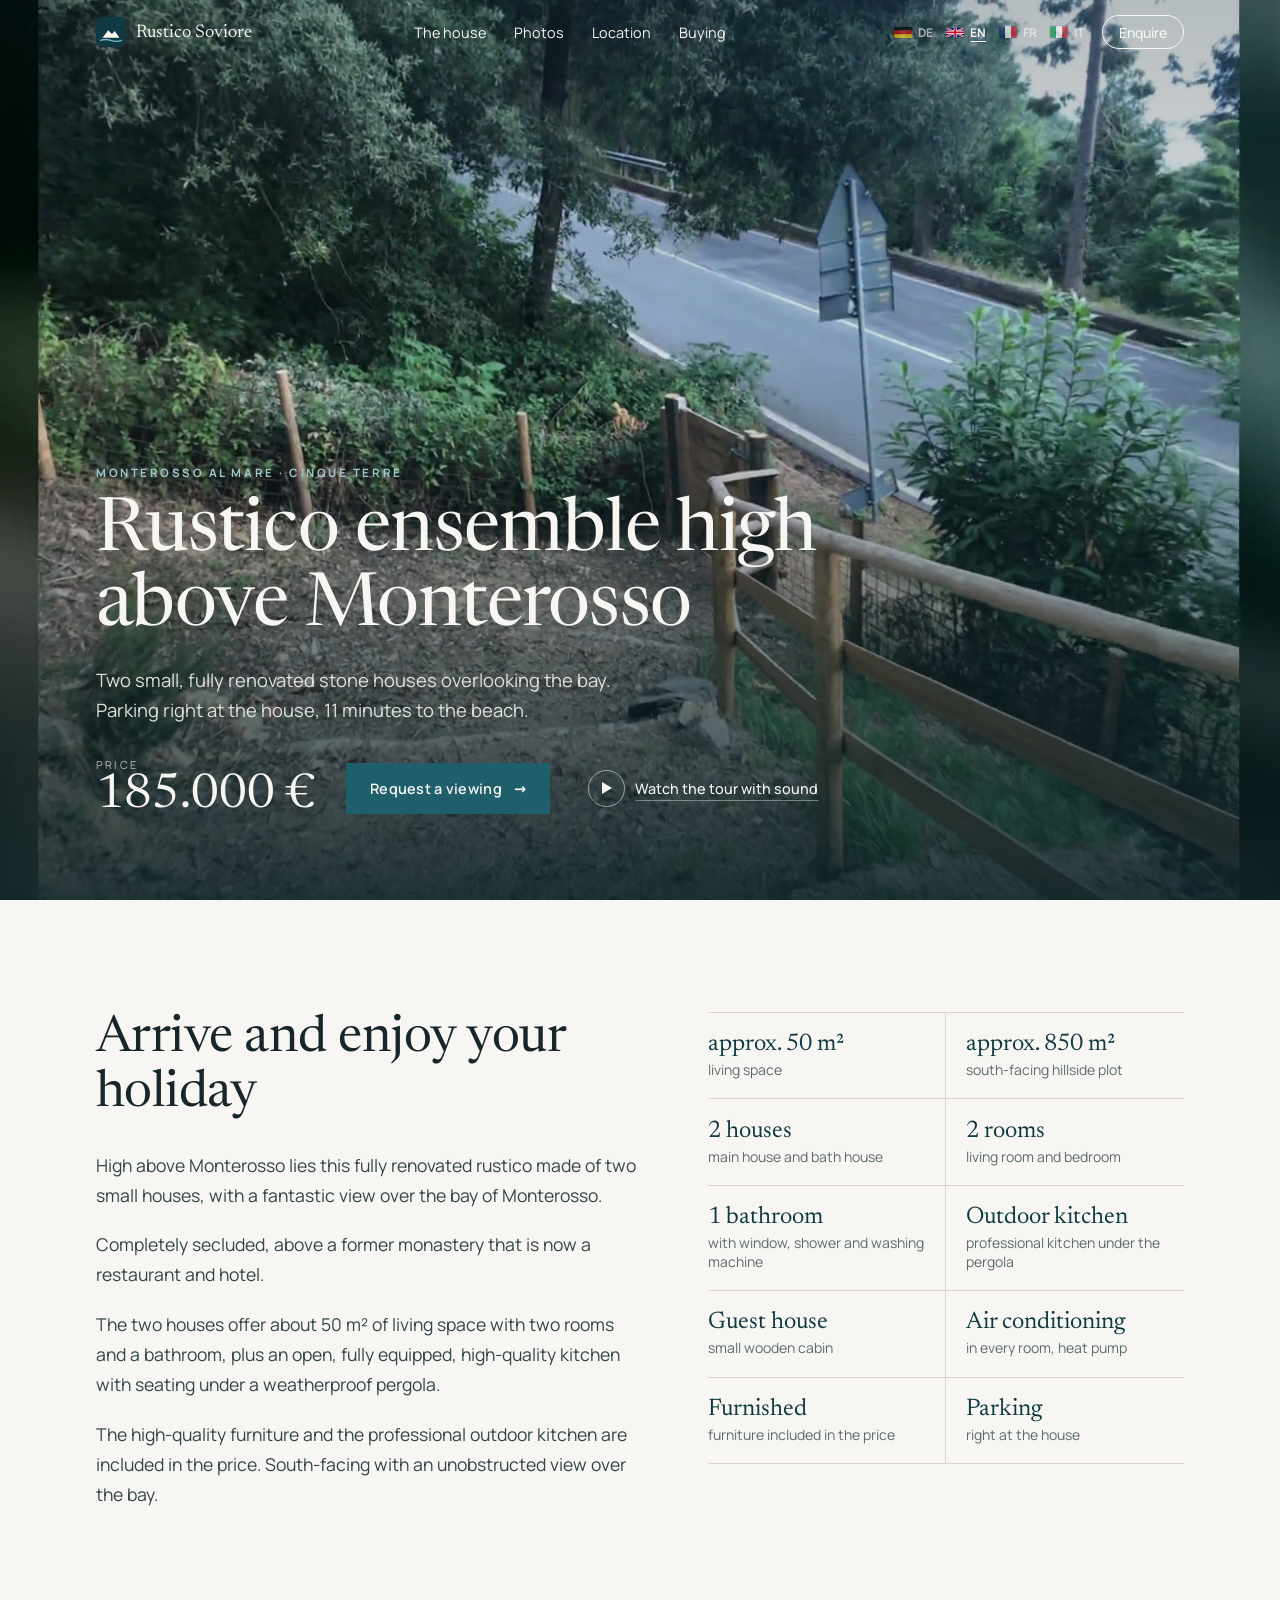
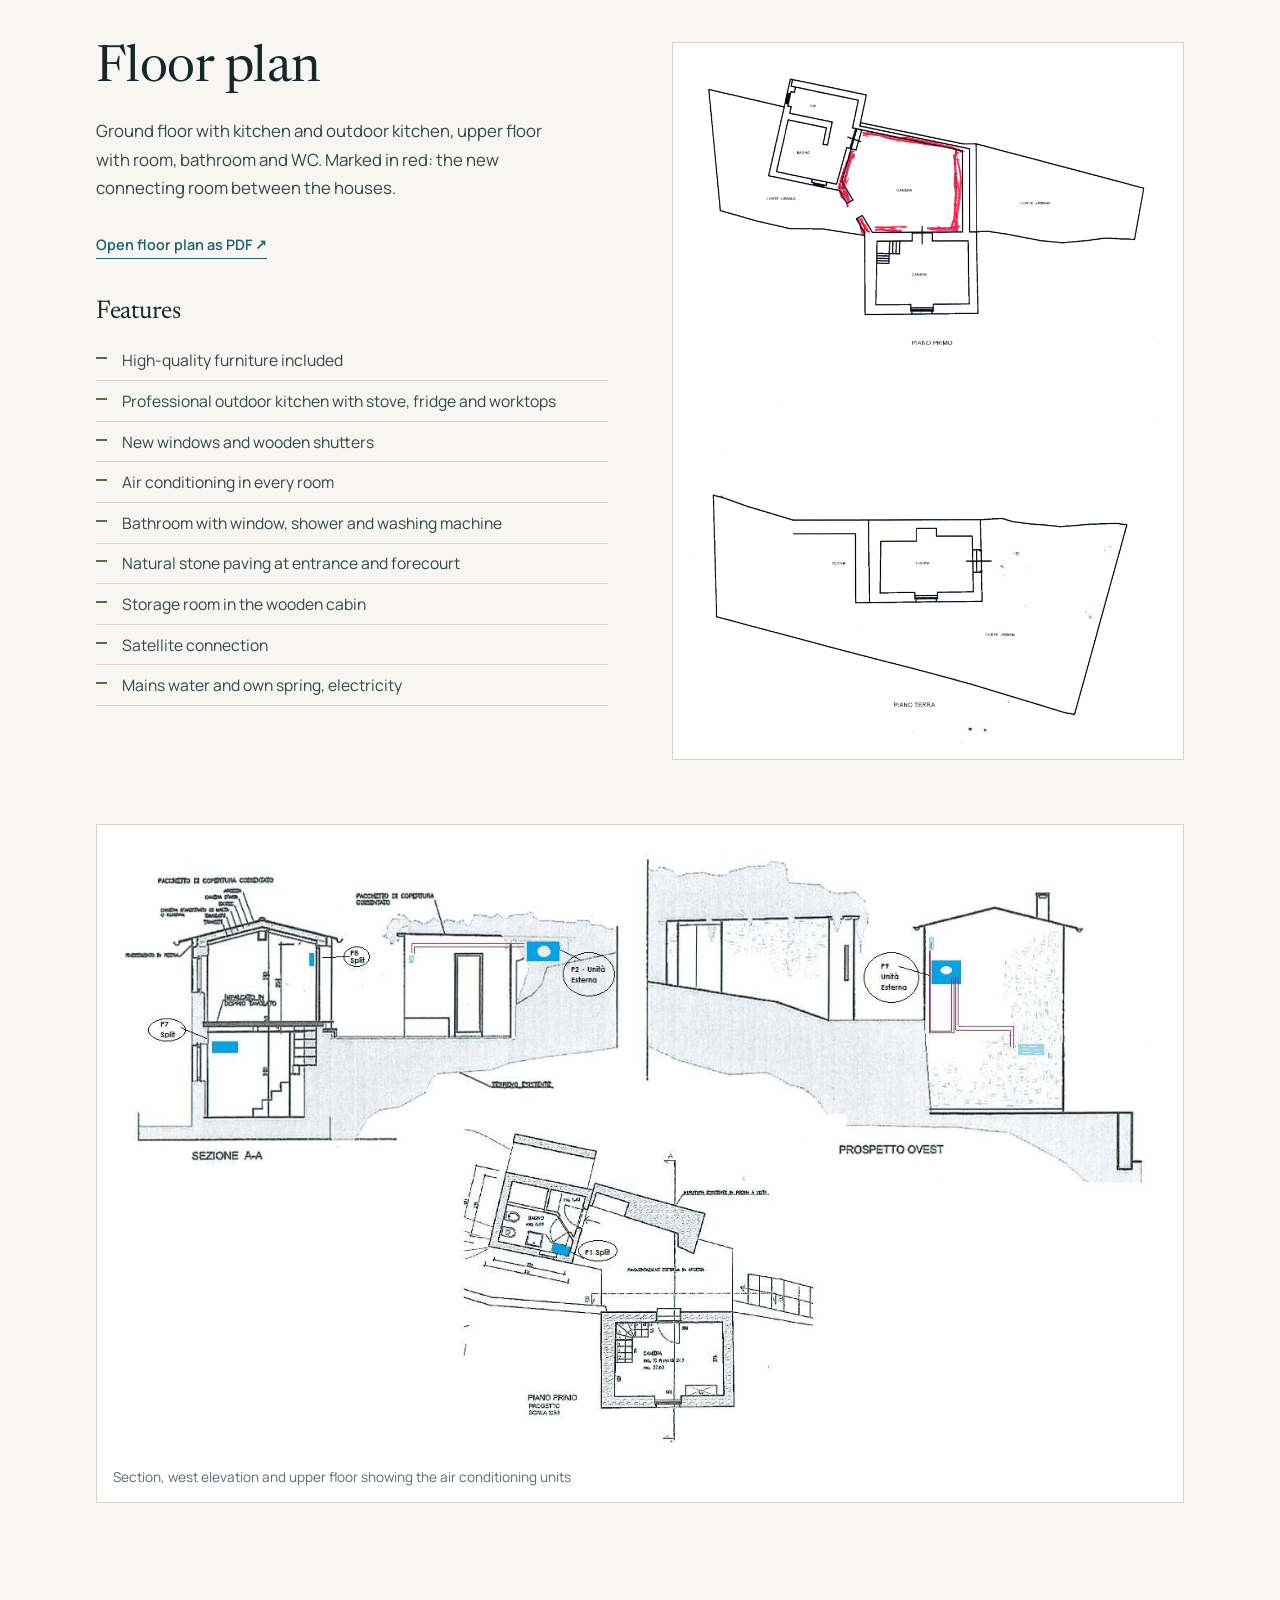
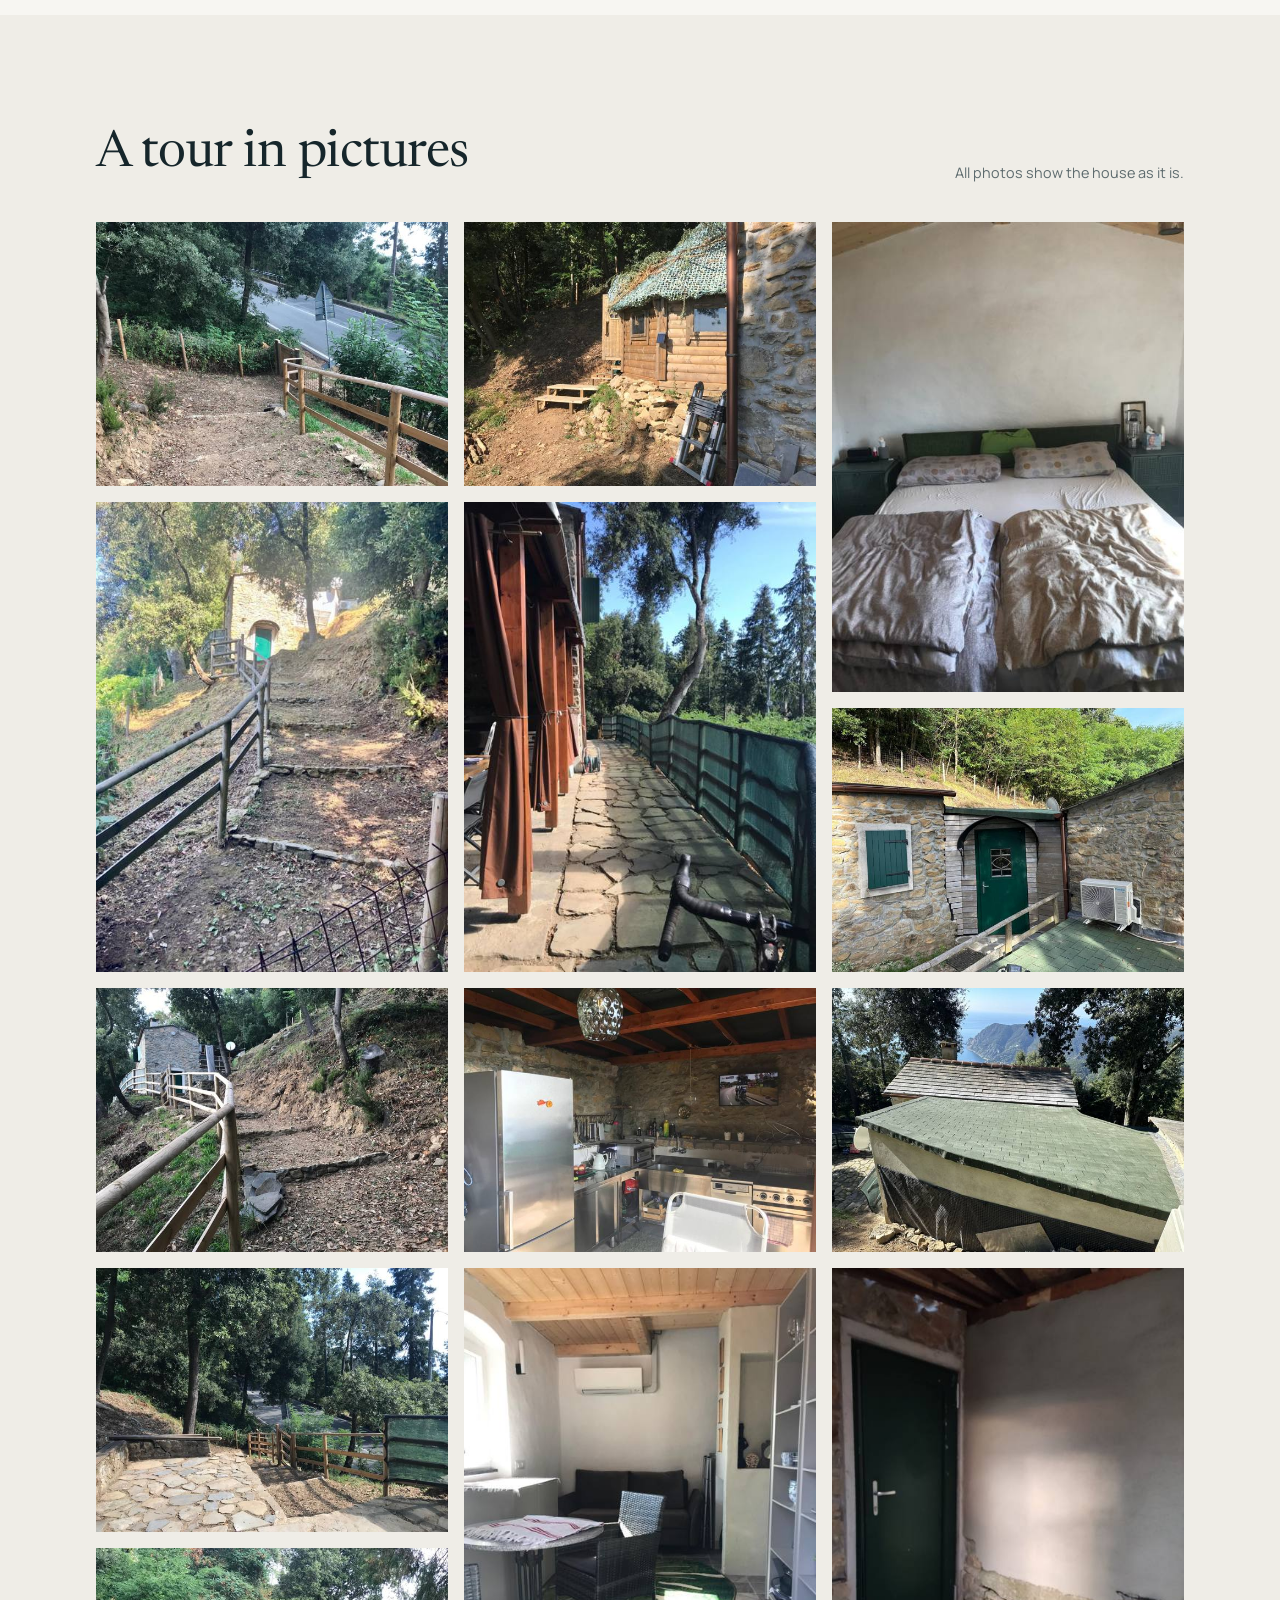
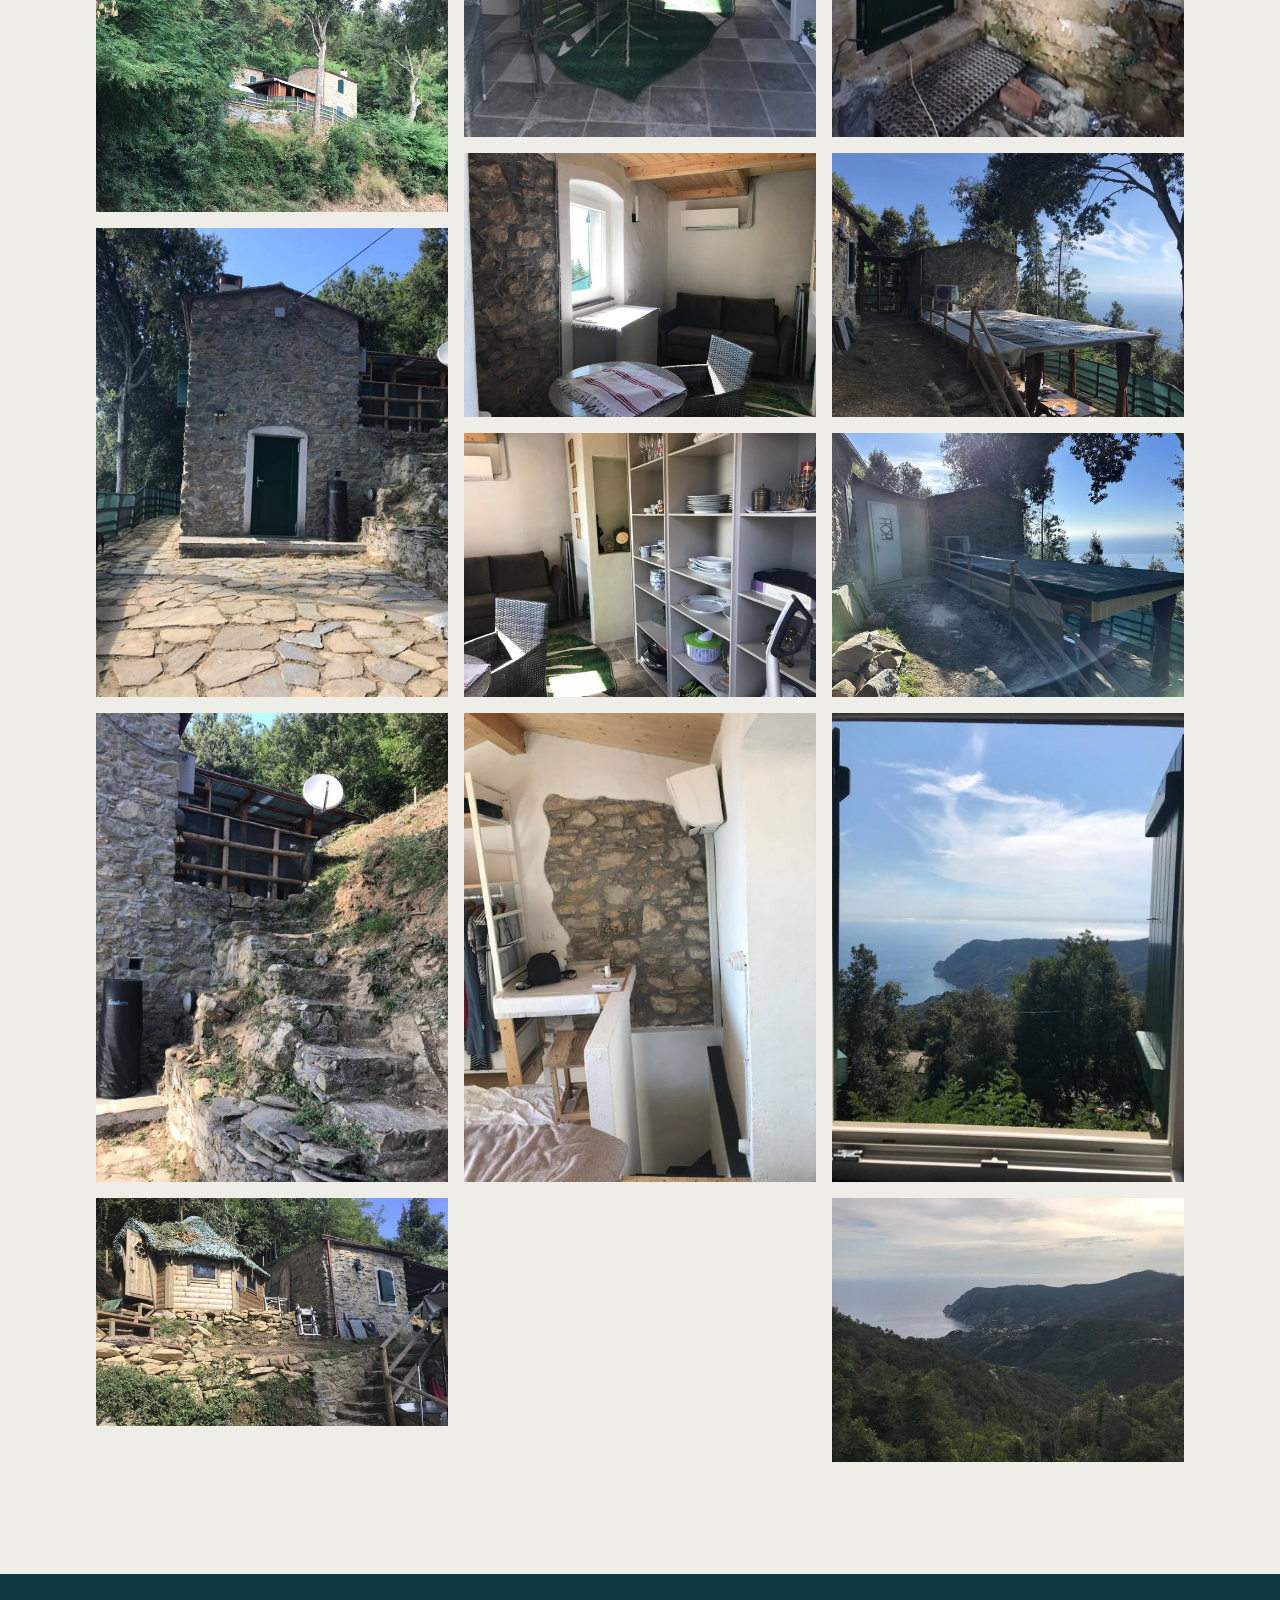
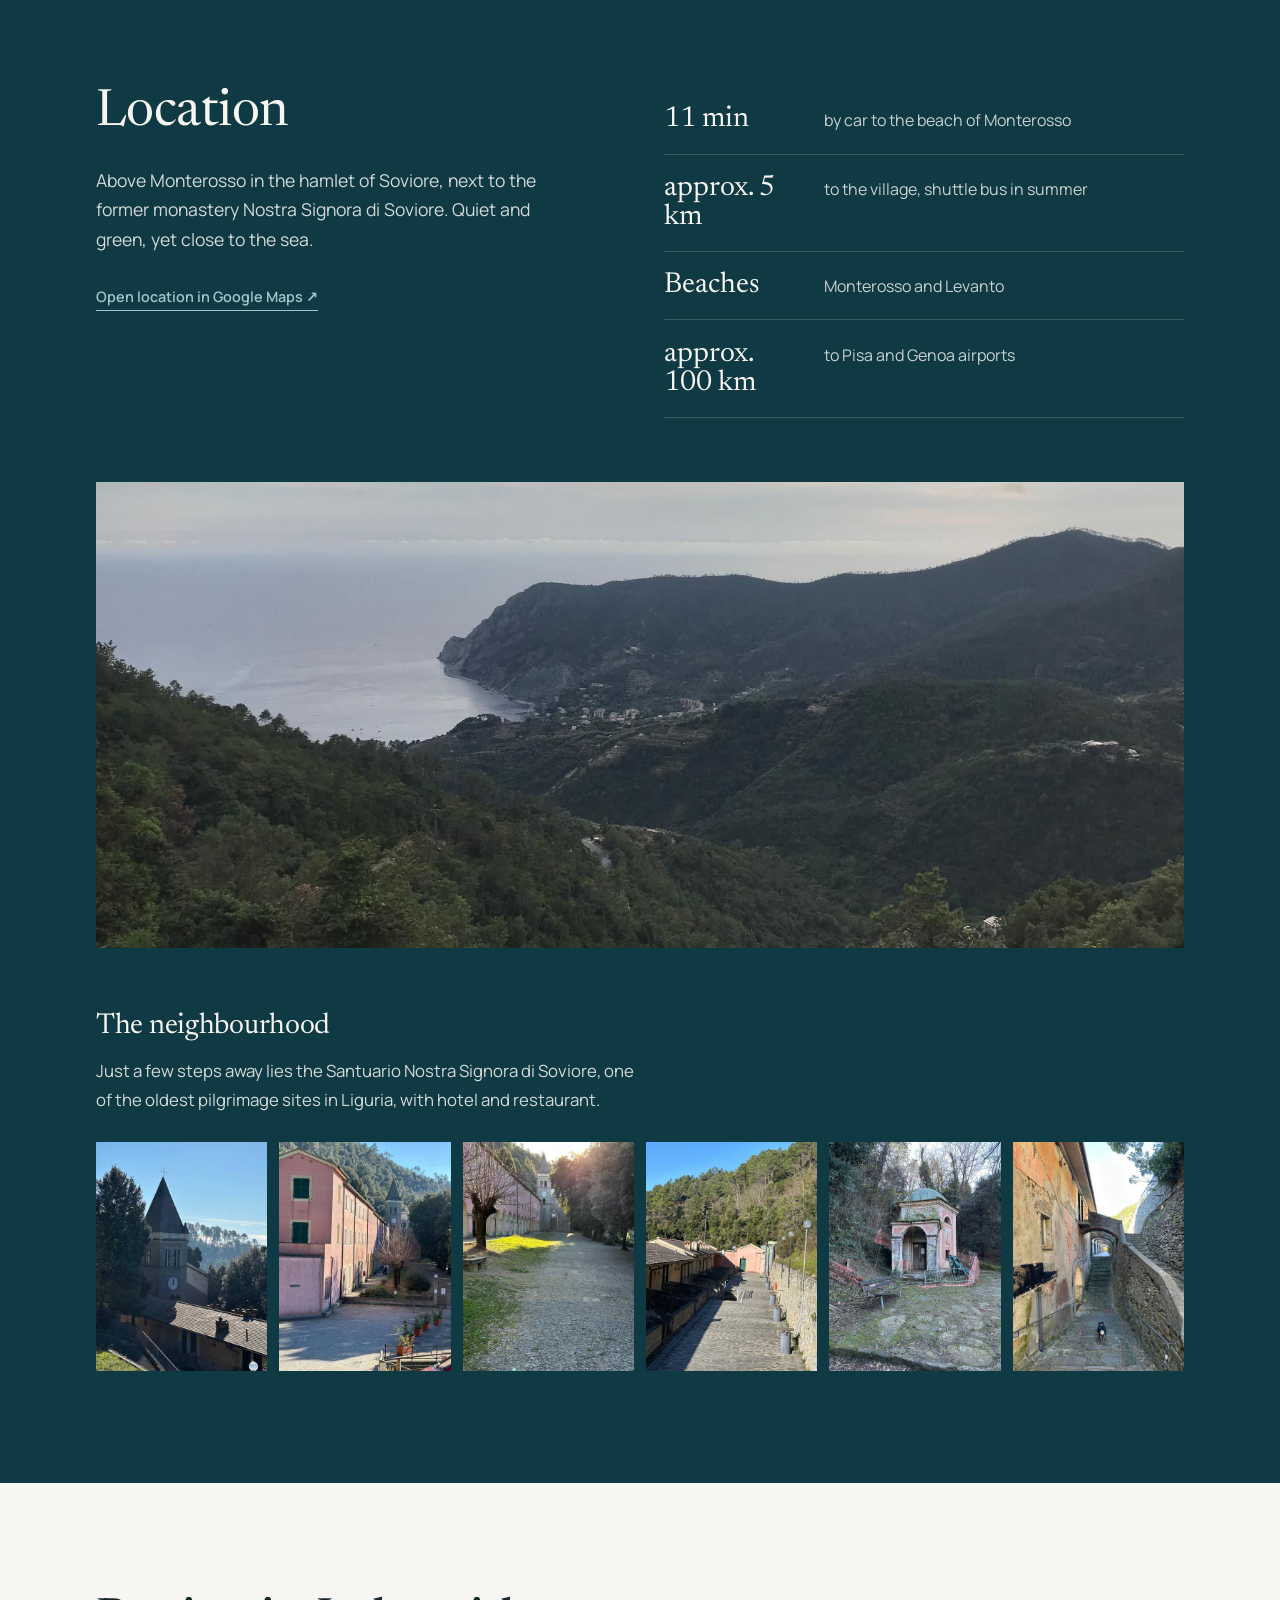
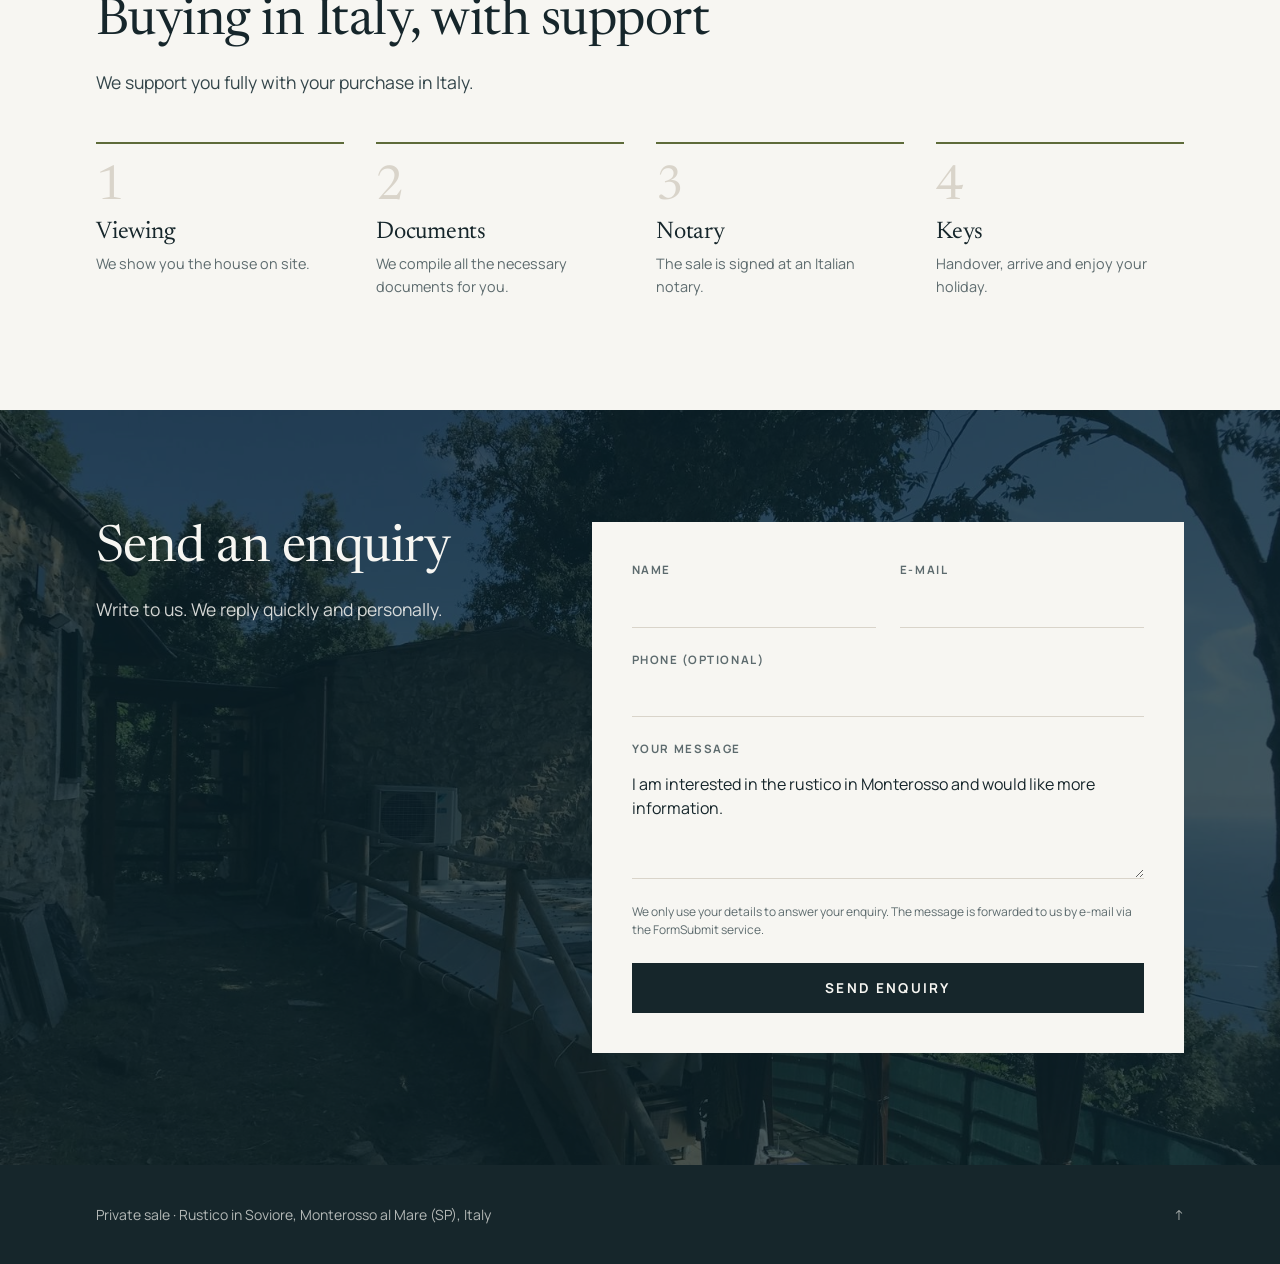
==== commit d46d5d80: "Zwei Bilder vom Verbindungsraum im Ausbau entfernt" ====
--- a/en/index.html
+++ b/en/index.html
@@ -56,7 +56,7 @@
 <section class="gallery" id="bilder">
   <div class="wrap">
     <div class="gal-head"><h2>A tour in pictures</h2><p>All photos show the house as it is.</p></div>
-    <div class="masonry"><button type="button" class="tile" data-i="0" aria-label="Access from the road with parking"><img src="../photos/t_01.jpg" alt="Access from the road with parking" width="1600" height="1200" loading="lazy"><span>Access from the road with parking</span></button><button type="button" class="tile" data-i="1" aria-label="Garden path up to the stone house"><img src="../photos/t_02.jpg" alt="Garden path up to the stone house" width="1200" height="1600" loading="lazy"><span>Garden path up to the stone house</span></button><button type="button" class="tile" data-i="2" aria-label="Path with wooden railing"><img src="../photos/t_03.jpg" alt="Path with wooden railing" width="1600" height="1200" loading="lazy"><span>Path with wooden railing</span></button><button type="button" class="tile" data-i="3" aria-label="Natural stone terrace"><img src="../photos/t_04.jpg" alt="Natural stone terrace" width="1600" height="1200" loading="lazy"><span>Natural stone terrace</span></button><button type="button" class="tile" data-i="4" aria-label="The rustico among the trees"><img src="../photos/t_05.jpg" alt="The rustico among the trees" width="1600" height="1200" loading="lazy"><span>The rustico among the trees</span></button><button type="button" class="tile" data-i="5" aria-label="Main stone house"><img src="../photos/t_06.jpg" alt="Main stone house" width="1200" height="1600" loading="lazy"><span>Main stone house</span></button><button type="button" class="tile" data-i="6" aria-label="Old stone stairs"><img src="../photos/t_07.jpg" alt="Old stone stairs" width="1200" height="1600" loading="lazy"><span>Old stone stairs</span></button><button type="button" class="tile" data-i="7" aria-label="Ensemble with wooden guest house"><img src="../photos/t_08.jpg" alt="Ensemble with wooden guest house" width="1600" height="1200" loading="lazy"><span>Ensemble with wooden guest house</span></button><button type="button" class="tile" data-i="8" aria-label="Wooden guest house"><img src="../photos/t_09.jpg" alt="Wooden guest house" width="1600" height="1200" loading="lazy"><span>Wooden guest house</span></button><button type="button" class="tile" data-i="9" aria-label="Walkway under the pergola"><img src="../photos/t_10.jpg" alt="Walkway under the pergola" width="1200" height="1600" loading="lazy"><span>Walkway under the pergola</span></button><button type="button" class="tile" data-i="10" aria-label="Covered outdoor kitchen"><img src="../photos/t_11.jpg" alt="Covered outdoor kitchen" width="1600" height="1200" loading="lazy"><span>Covered outdoor kitchen</span></button><button type="button" class="tile" data-i="11" aria-label="Living room with air conditioning"><img src="../photos/t_12.jpg" alt="Living room with air conditioning" width="1200" height="1600" loading="lazy"><span>Living room with air conditioning</span></button><button type="button" class="tile" data-i="12" aria-label="Living room with window"><img src="../photos/t_13.jpg" alt="Living room with window" width="1600" height="1200" loading="lazy"><span>Living room with window</span></button><button type="button" class="tile" data-i="13" aria-label="Kitchen shelves"><img src="../photos/t_14.jpg" alt="Kitchen shelves" width="1600" height="1200" loading="lazy"><span>Kitchen shelves</span></button><button type="button" class="tile" data-i="14" aria-label="Inner staircase and stone wall"><img src="../photos/t_15.jpg" alt="Inner staircase and stone wall" width="1200" height="1600" loading="lazy"><span>Inner staircase and stone wall</span></button><button type="button" class="tile" data-i="15" aria-label="Bedroom"><img src="../photos/t_16.jpg" alt="Bedroom" width="1200" height="1600" loading="lazy"><span>Bedroom</span></button><button type="button" class="tile" data-i="16" aria-label="Bath house"><img src="../photos/t_17.jpg" alt="Bath house" width="1600" height="1200" loading="lazy"><span>Bath house</span></button><button type="button" class="tile" data-i="17" aria-label="New connecting room from outside, with sea view"><img src="../photos/t_22.jpg" alt="New connecting room from outside, with sea view" width="1600" height="1200" loading="lazy"><span>New connecting room from outside, with sea view</span></button><button type="button" class="tile" data-i="18" aria-label="New connecting room, being finished"><img src="../photos/t_23.jpg" alt="New connecting room, being finished" width="1600" height="1200" loading="lazy"><span>New connecting room, being finished</span></button><button type="button" class="tile" data-i="19" aria-label="New connecting room, view to the door"><img src="../photos/t_24.jpg" alt="New connecting room, view to the door" width="1600" height="1200" loading="lazy"><span>New connecting room, view to the door</span></button><button type="button" class="tile" data-i="20" aria-label="Passage to the connecting room"><img src="../photos/t_25.jpg" alt="Passage to the connecting room" width="1200" height="1600" loading="lazy"><span>Passage to the connecting room</span></button><button type="button" class="tile" data-i="21" aria-label="Pergola with sea view"><img src="../photos/t_18.jpg" alt="Pergola with sea view" width="1600" height="1200" loading="lazy"><span>Pergola with sea view</span></button><button type="button" class="tile" data-i="22" aria-label="Pergola walkway with sea view"><img src="../photos/t_21.jpg" alt="Pergola walkway with sea view" width="1600" height="1200" loading="lazy"><span>Pergola walkway with sea view</span></button><button type="button" class="tile" data-i="23" aria-label="View from the window to the sea"><img src="../photos/t_19.jpg" alt="View from the window to the sea" width="1200" height="1600" loading="lazy"><span>View from the window to the sea</span></button><button type="button" class="tile" data-i="24" aria-label="View over the bay of Monterosso"><img src="../photos/t_20.jpg" alt="View over the bay of Monterosso" width="1600" height="1200" loading="lazy"><span>View over the bay of Monterosso</span></button></div>
+    <div class="masonry"><button type="button" class="tile" data-i="0" aria-label="Access from the road with parking"><img src="../photos/t_01.jpg" alt="Access from the road with parking" width="1600" height="1200" loading="lazy"><span>Access from the road with parking</span></button><button type="button" class="tile" data-i="1" aria-label="Garden path up to the stone house"><img src="../photos/t_02.jpg" alt="Garden path up to the stone house" width="1200" height="1600" loading="lazy"><span>Garden path up to the stone house</span></button><button type="button" class="tile" data-i="2" aria-label="Path with wooden railing"><img src="../photos/t_03.jpg" alt="Path with wooden railing" width="1600" height="1200" loading="lazy"><span>Path with wooden railing</span></button><button type="button" class="tile" data-i="3" aria-label="Natural stone terrace"><img src="../photos/t_04.jpg" alt="Natural stone terrace" width="1600" height="1200" loading="lazy"><span>Natural stone terrace</span></button><button type="button" class="tile" data-i="4" aria-label="The rustico among the trees"><img src="../photos/t_05.jpg" alt="The rustico among the trees" width="1600" height="1200" loading="lazy"><span>The rustico among the trees</span></button><button type="button" class="tile" data-i="5" aria-label="Main stone house"><img src="../photos/t_06.jpg" alt="Main stone house" width="1200" height="1600" loading="lazy"><span>Main stone house</span></button><button type="button" class="tile" data-i="6" aria-label="Old stone stairs"><img src="../photos/t_07.jpg" alt="Old stone stairs" width="1200" height="1600" loading="lazy"><span>Old stone stairs</span></button><button type="button" class="tile" data-i="7" aria-label="Ensemble with wooden guest house"><img src="../photos/t_08.jpg" alt="Ensemble with wooden guest house" width="1600" height="1200" loading="lazy"><span>Ensemble with wooden guest house</span></button><button type="button" class="tile" data-i="8" aria-label="Wooden guest house"><img src="../photos/t_09.jpg" alt="Wooden guest house" width="1600" height="1200" loading="lazy"><span>Wooden guest house</span></button><button type="button" class="tile" data-i="9" aria-label="Walkway under the pergola"><img src="../photos/t_10.jpg" alt="Walkway under the pergola" width="1200" height="1600" loading="lazy"><span>Walkway under the pergola</span></button><button type="button" class="tile" data-i="10" aria-label="Covered outdoor kitchen"><img src="../photos/t_11.jpg" alt="Covered outdoor kitchen" width="1600" height="1200" loading="lazy"><span>Covered outdoor kitchen</span></button><button type="button" class="tile" data-i="11" aria-label="Living room with air conditioning"><img src="../photos/t_12.jpg" alt="Living room with air conditioning" width="1200" height="1600" loading="lazy"><span>Living room with air conditioning</span></button><button type="button" class="tile" data-i="12" aria-label="Living room with window"><img src="../photos/t_13.jpg" alt="Living room with window" width="1600" height="1200" loading="lazy"><span>Living room with window</span></button><button type="button" class="tile" data-i="13" aria-label="Kitchen shelves"><img src="../photos/t_14.jpg" alt="Kitchen shelves" width="1600" height="1200" loading="lazy"><span>Kitchen shelves</span></button><button type="button" class="tile" data-i="14" aria-label="Inner staircase and stone wall"><img src="../photos/t_15.jpg" alt="Inner staircase and stone wall" width="1200" height="1600" loading="lazy"><span>Inner staircase and stone wall</span></button><button type="button" class="tile" data-i="15" aria-label="Bedroom"><img src="../photos/t_16.jpg" alt="Bedroom" width="1200" height="1600" loading="lazy"><span>Bedroom</span></button><button type="button" class="tile" data-i="16" aria-label="Bath house"><img src="../photos/t_17.jpg" alt="Bath house" width="1600" height="1200" loading="lazy"><span>Bath house</span></button><button type="button" class="tile" data-i="17" aria-label="New connecting room from outside, with sea view"><img src="../photos/t_22.jpg" alt="New connecting room from outside, with sea view" width="1600" height="1200" loading="lazy"><span>New connecting room from outside, with sea view</span></button><button type="button" class="tile" data-i="18" aria-label="Passage to the connecting room"><img src="../photos/t_25.jpg" alt="Passage to the connecting room" width="1200" height="1600" loading="lazy"><span>Passage to the connecting room</span></button><button type="button" class="tile" data-i="19" aria-label="Pergola with sea view"><img src="../photos/t_18.jpg" alt="Pergola with sea view" width="1600" height="1200" loading="lazy"><span>Pergola with sea view</span></button><button type="button" class="tile" data-i="20" aria-label="Pergola walkway with sea view"><img src="../photos/t_21.jpg" alt="Pergola walkway with sea view" width="1600" height="1200" loading="lazy"><span>Pergola walkway with sea view</span></button><button type="button" class="tile" data-i="21" aria-label="View from the window to the sea"><img src="../photos/t_19.jpg" alt="View from the window to the sea" width="1200" height="1600" loading="lazy"><span>View from the window to the sea</span></button><button type="button" class="tile" data-i="22" aria-label="View over the bay of Monterosso"><img src="../photos/t_20.jpg" alt="View over the bay of Monterosso" width="1600" height="1200" loading="lazy"><span>View over the bay of Monterosso</span></button></div>
   </div>
 </section>
 
@@ -66,7 +66,7 @@
     <ul class="dist"><li><span>11 min</span><span>by car to the beach of Monterosso</span></li><li><span>approx. 5 km</span><span>to the village, shuttle bus in summer</span></li><li><span>Beaches</span><span>Monterosso and Levanto</span></li><li><span>approx. 100 km</span><span>to Pisa and Genoa airports</span></li></ul>
   </div>
   <div class="wrap"><img class="wide" src="../photos/20.jpg" alt="View over the bay of Monterosso" loading="lazy" width="1600" height="1200"></div>
-  <div class="wrap area"><h3>The neighbourhood</h3><p>Just a few steps away lies the Santuario Nostra Signora di Soviore, one of the oldest pilgrimage sites in Liguria, with hotel and restaurant.</p><div class="area-grid"><button type="button" class="tile" data-i="25" aria-label="Bell tower of the Santuario di Soviore"><img src="../photos/t_26.jpg" alt="Bell tower of the Santuario di Soviore" width="1200" height="1600" loading="lazy"><span>Bell tower of the Santuario di Soviore</span></button><button type="button" class="tile" data-i="26" aria-label="The former monastery, now hotel and restaurant"><img src="../photos/t_27.jpg" alt="The former monastery, now hotel and restaurant" width="1200" height="1600" loading="lazy"><span>The former monastery, now hotel and restaurant</span></button><button type="button" class="tile" data-i="27" aria-label="Avenue to the Santuario"><img src="../photos/t_28.jpg" alt="Avenue to the Santuario" width="1200" height="1600" loading="lazy"><span>Avenue to the Santuario</span></button><button type="button" class="tile" data-i="28" aria-label="Paved path by the monastery"><img src="../photos/t_29.jpg" alt="Paved path by the monastery" width="1200" height="1600" loading="lazy"><span>Paved path by the monastery</span></button><button type="button" class="tile" data-i="29" aria-label="Small chapel nearby"><img src="../photos/t_30.jpg" alt="Small chapel nearby" width="1200" height="1600" loading="lazy"><span>Small chapel nearby</span></button><button type="button" class="tile" data-i="30" aria-label="Lane with steps by the monastery"><img src="../photos/t_31.jpg" alt="Lane with steps by the monastery" width="1200" height="1600" loading="lazy"><span>Lane with steps by the monastery</span></button></div></div>
+  <div class="wrap area"><h3>The neighbourhood</h3><p>Just a few steps away lies the Santuario Nostra Signora di Soviore, one of the oldest pilgrimage sites in Liguria, with hotel and restaurant.</p><div class="area-grid"><button type="button" class="tile" data-i="23" aria-label="Bell tower of the Santuario di Soviore"><img src="../photos/t_26.jpg" alt="Bell tower of the Santuario di Soviore" width="1200" height="1600" loading="lazy"><span>Bell tower of the Santuario di Soviore</span></button><button type="button" class="tile" data-i="24" aria-label="The former monastery, now hotel and restaurant"><img src="../photos/t_27.jpg" alt="The former monastery, now hotel and restaurant" width="1200" height="1600" loading="lazy"><span>The former monastery, now hotel and restaurant</span></button><button type="button" class="tile" data-i="25" aria-label="Avenue to the Santuario"><img src="../photos/t_28.jpg" alt="Avenue to the Santuario" width="1200" height="1600" loading="lazy"><span>Avenue to the Santuario</span></button><button type="button" class="tile" data-i="26" aria-label="Paved path by the monastery"><img src="../photos/t_29.jpg" alt="Paved path by the monastery" width="1200" height="1600" loading="lazy"><span>Paved path by the monastery</span></button><button type="button" class="tile" data-i="27" aria-label="Small chapel nearby"><img src="../photos/t_30.jpg" alt="Small chapel nearby" width="1200" height="1600" loading="lazy"><span>Small chapel nearby</span></button><button type="button" class="tile" data-i="28" aria-label="Lane with steps by the monastery"><img src="../photos/t_31.jpg" alt="Lane with steps by the monastery" width="1200" height="1600" loading="lazy"><span>Lane with steps by the monastery</span></button></div></div>
 </section>
 
 <section class="buy wrap" id="kauf">
@@ -103,7 +103,7 @@
   <div class="lb-top"><span id="lbCap"></span><button type="button" class="close" data-close>Close ✕</button></div>
   <div class="lb-stage"><button type="button" class="nav prev" aria-label="‹">‹</button><img id="lbImg" alt=""><button type="button" class="nav next" aria-label="›">›</button></div>
 </div>
-<script>window.PHOTOS=[{"src": "../photos/01.jpg", "alt": "Access from the road with parking"}, {"src": "../photos/02.jpg", "alt": "Garden path up to the stone house"}, {"src": "../photos/03.jpg", "alt": "Path with wooden railing"}, {"src": "../photos/04.jpg", "alt": "Natural stone terrace"}, {"src": "../photos/05.jpg", "alt": "The rustico among the trees"}, {"src": "../photos/06.jpg", "alt": "Main stone house"}, {"src": "../photos/07.jpg", "alt": "Old stone stairs"}, {"src": "../photos/08.jpg", "alt": "Ensemble with wooden guest house"}, {"src": "../photos/09.jpg", "alt": "Wooden guest house"}, {"src": "../photos/10.jpg", "alt": "Walkway under the pergola"}, {"src": "../photos/11.jpg", "alt": "Covered outdoor kitchen"}, {"src": "../photos/12.jpg", "alt": "Living room with air conditioning"}, {"src": "../photos/13.jpg", "alt": "Living room with window"}, {"src": "../photos/14.jpg", "alt": "Kitchen shelves"}, {"src": "../photos/15.jpg", "alt": "Inner staircase and stone wall"}, {"src": "../photos/16.jpg", "alt": "Bedroom"}, {"src": "../photos/17.jpg", "alt": "Bath house"}, {"src": "../photos/22.jpg", "alt": "New connecting room from outside, with sea view"}, {"src": "../photos/23.jpg", "alt": "New connecting room, being finished"}, {"src": "../photos/24.jpg", "alt": "New connecting room, view to the door"}, {"src": "../photos/25.jpg", "alt": "Passage to the connecting room"}, {"src": "../photos/18.jpg", "alt": "Pergola with sea view"}, {"src": "../photos/21.jpg", "alt": "Pergola walkway with sea view"}, {"src": "../photos/19.jpg", "alt": "View from the window to the sea"}, {"src": "../photos/20.jpg", "alt": "View over the bay of Monterosso"}, {"src": "../photos/26.jpg", "alt": "Bell tower of the Santuario di Soviore"}, {"src": "../photos/27.jpg", "alt": "The former monastery, now hotel and restaurant"}, {"src": "../photos/28.jpg", "alt": "Avenue to the Santuario"}, {"src": "../photos/29.jpg", "alt": "Paved path by the monastery"}, {"src": "../photos/30.jpg", "alt": "Small chapel nearby"}, {"src": "../photos/31.jpg", "alt": "Lane with steps by the monastery"}];window.FORM_ENDPOINT="https://formsubmit.co/ajax/mb@brandmonks.de";window.LANG="en";</script>
+<script>window.PHOTOS=[{"src": "../photos/01.jpg", "alt": "Access from the road with parking"}, {"src": "../photos/02.jpg", "alt": "Garden path up to the stone house"}, {"src": "../photos/03.jpg", "alt": "Path with wooden railing"}, {"src": "../photos/04.jpg", "alt": "Natural stone terrace"}, {"src": "../photos/05.jpg", "alt": "The rustico among the trees"}, {"src": "../photos/06.jpg", "alt": "Main stone house"}, {"src": "../photos/07.jpg", "alt": "Old stone stairs"}, {"src": "../photos/08.jpg", "alt": "Ensemble with wooden guest house"}, {"src": "../photos/09.jpg", "alt": "Wooden guest house"}, {"src": "../photos/10.jpg", "alt": "Walkway under the pergola"}, {"src": "../photos/11.jpg", "alt": "Covered outdoor kitchen"}, {"src": "../photos/12.jpg", "alt": "Living room with air conditioning"}, {"src": "../photos/13.jpg", "alt": "Living room with window"}, {"src": "../photos/14.jpg", "alt": "Kitchen shelves"}, {"src": "../photos/15.jpg", "alt": "Inner staircase and stone wall"}, {"src": "../photos/16.jpg", "alt": "Bedroom"}, {"src": "../photos/17.jpg", "alt": "Bath house"}, {"src": "../photos/22.jpg", "alt": "New connecting room from outside, with sea view"}, {"src": "../photos/25.jpg", "alt": "Passage to the connecting room"}, {"src": "../photos/18.jpg", "alt": "Pergola with sea view"}, {"src": "../photos/21.jpg", "alt": "Pergola walkway with sea view"}, {"src": "../photos/19.jpg", "alt": "View from the window to the sea"}, {"src": "../photos/20.jpg", "alt": "View over the bay of Monterosso"}, {"src": "../photos/26.jpg", "alt": "Bell tower of the Santuario di Soviore"}, {"src": "../photos/27.jpg", "alt": "The former monastery, now hotel and restaurant"}, {"src": "../photos/28.jpg", "alt": "Avenue to the Santuario"}, {"src": "../photos/29.jpg", "alt": "Paved path by the monastery"}, {"src": "../photos/30.jpg", "alt": "Small chapel nearby"}, {"src": "../photos/31.jpg", "alt": "Lane with steps by the monastery"}];window.FORM_ENDPOINT="https://formsubmit.co/ajax/mb@brandmonks.de";window.LANG="en";</script>
 <script src="../app.js" defer></script>
 </body>
 </html>
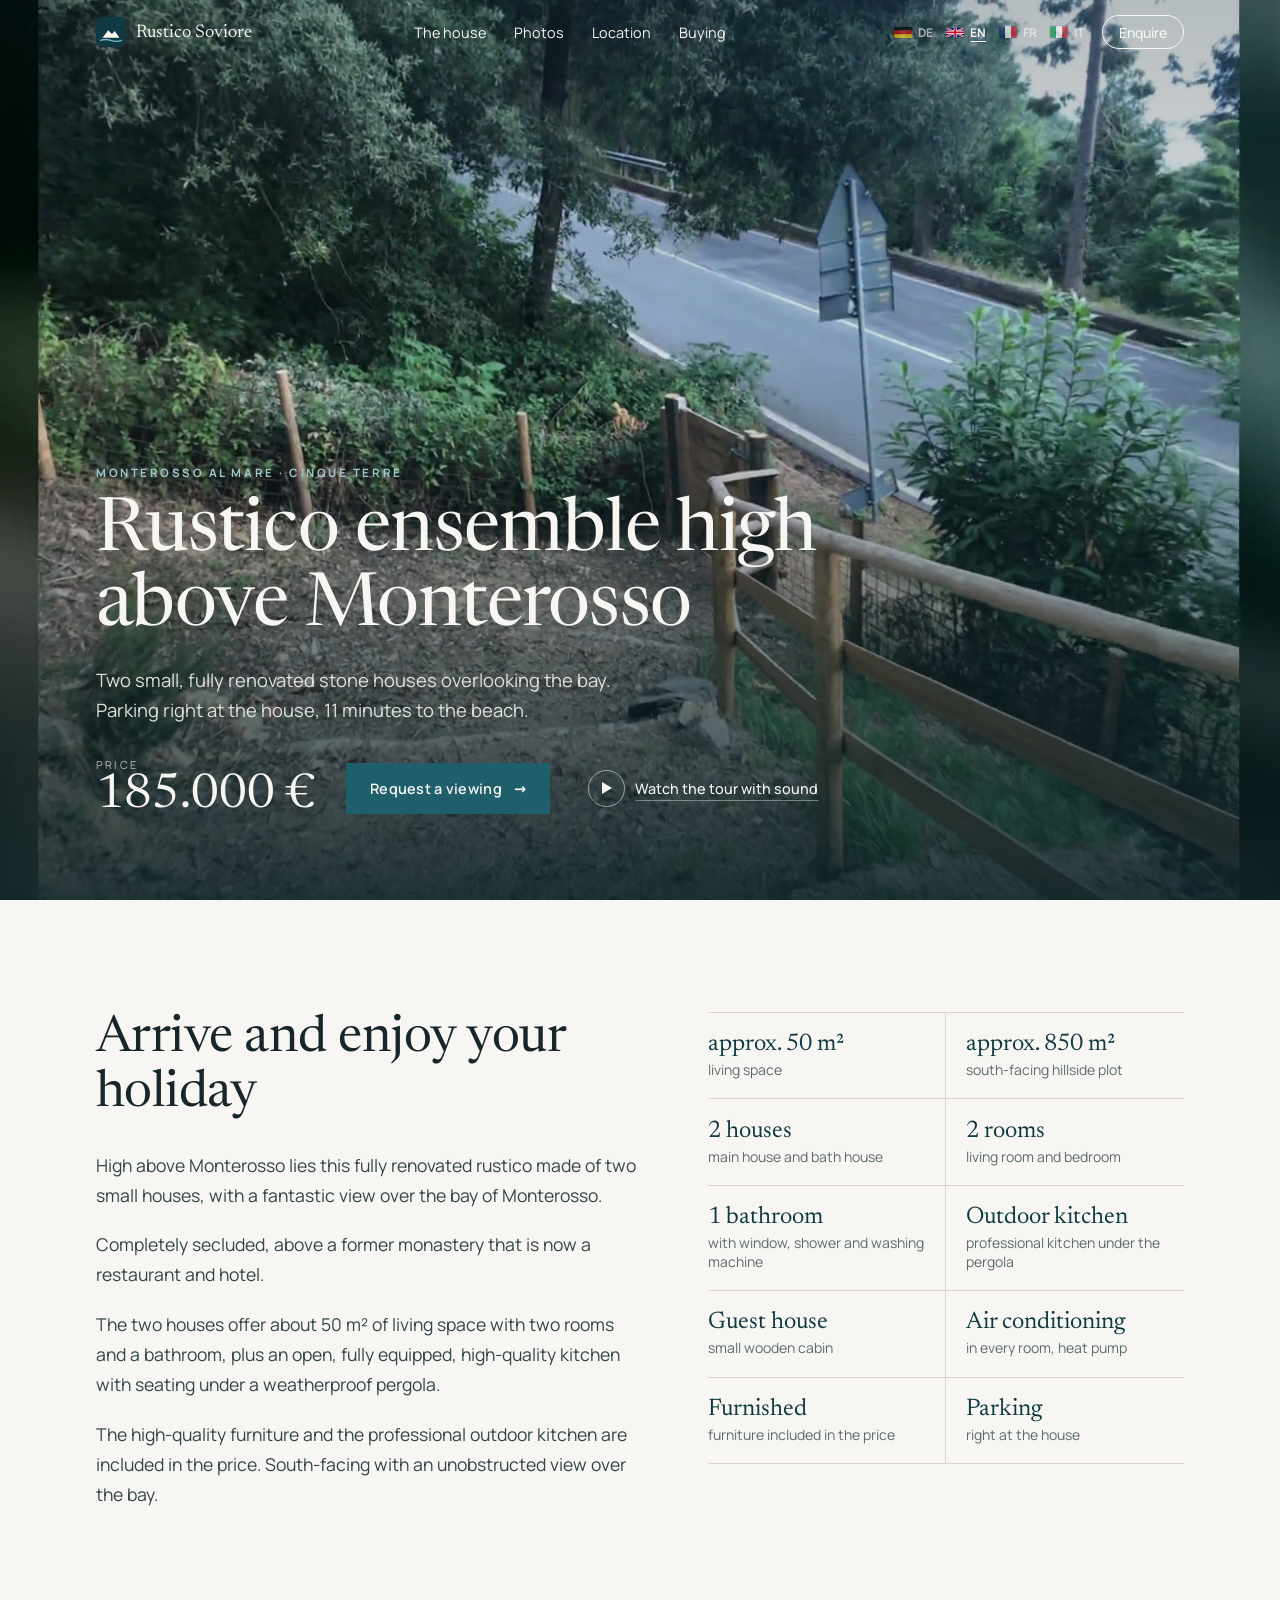
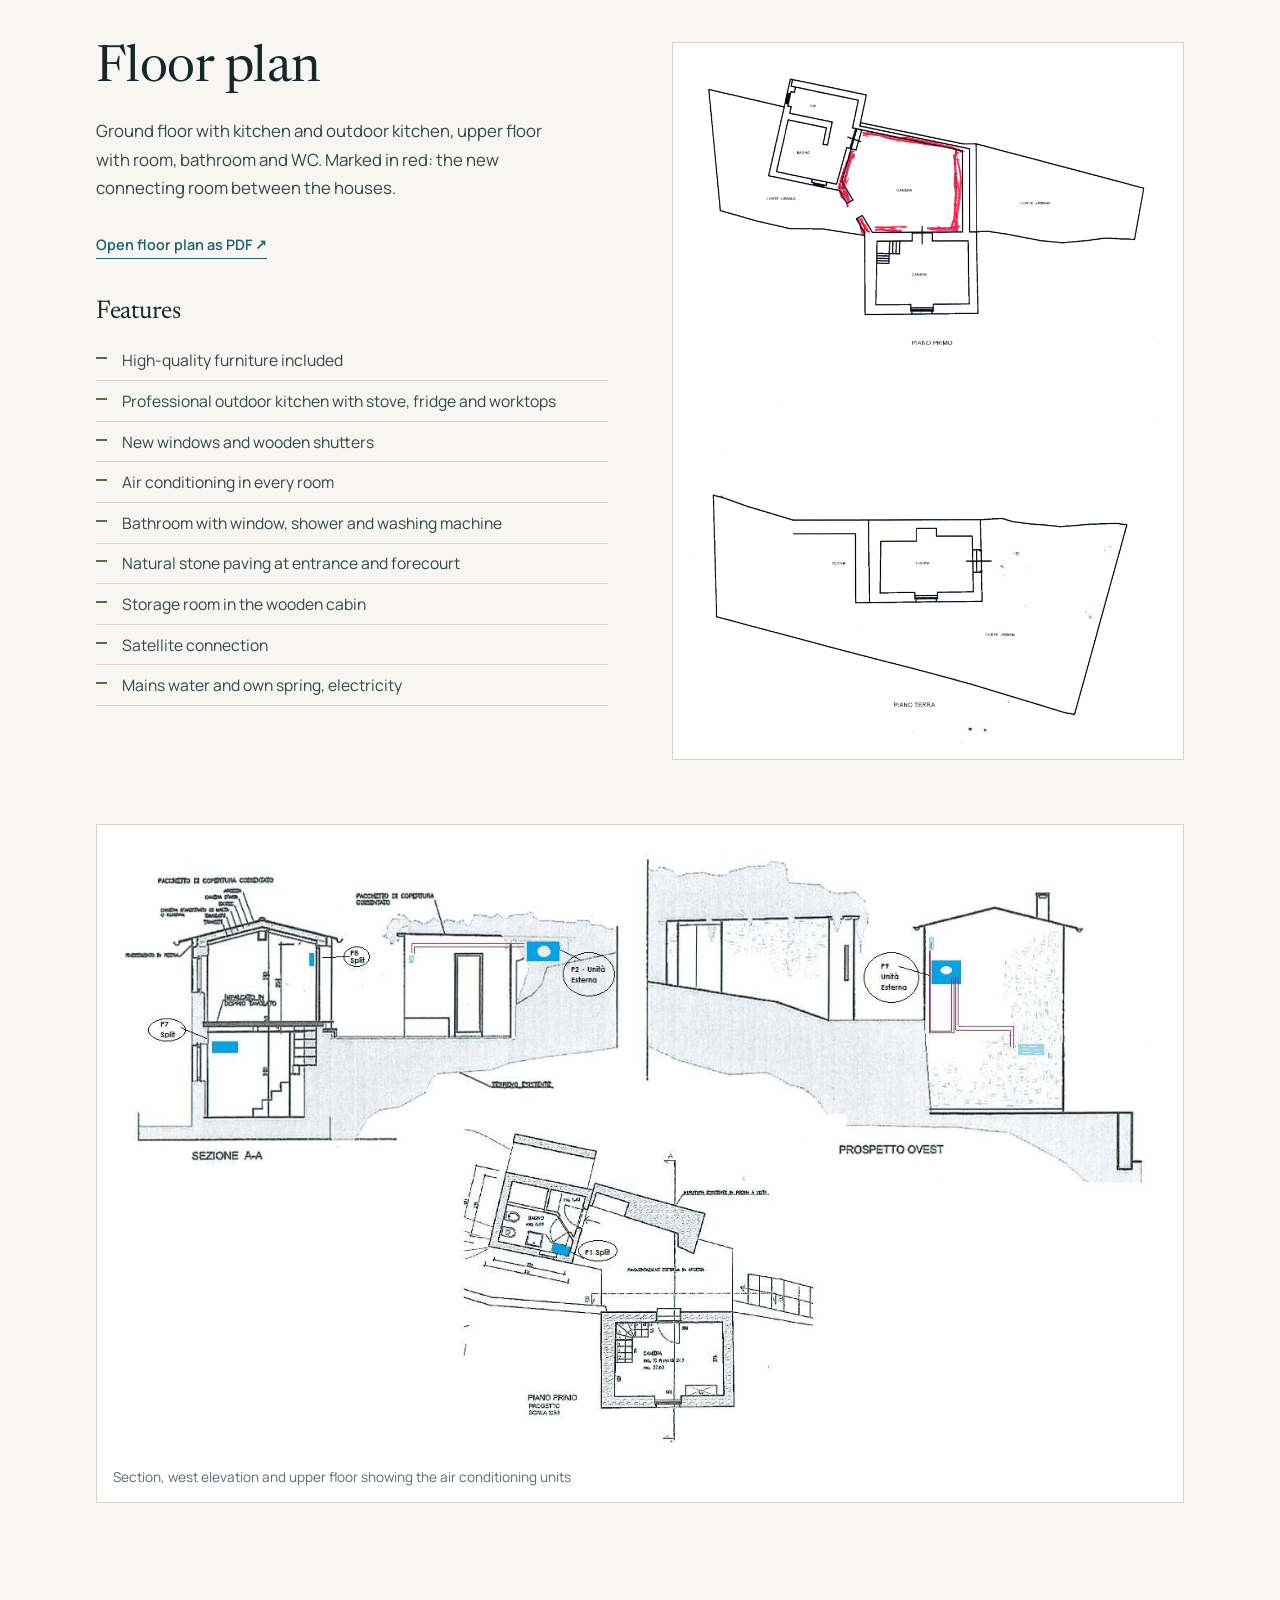
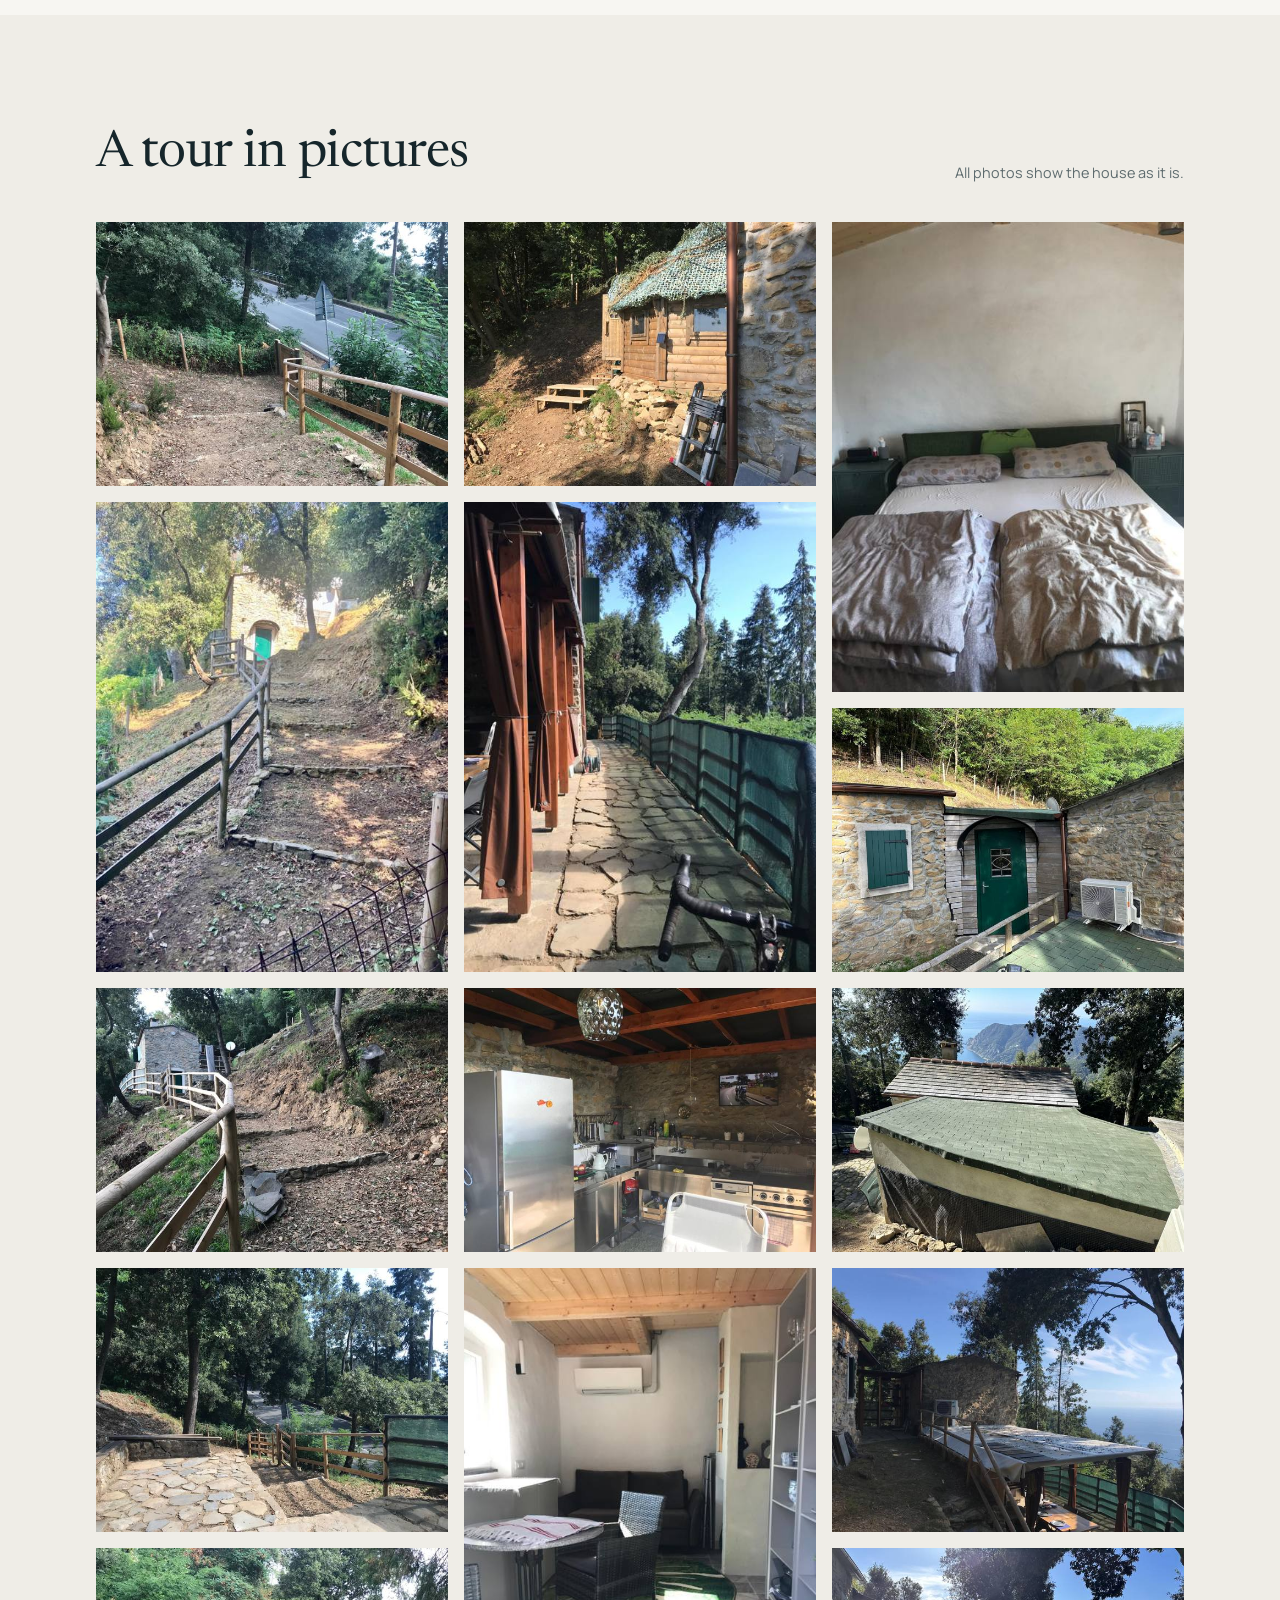
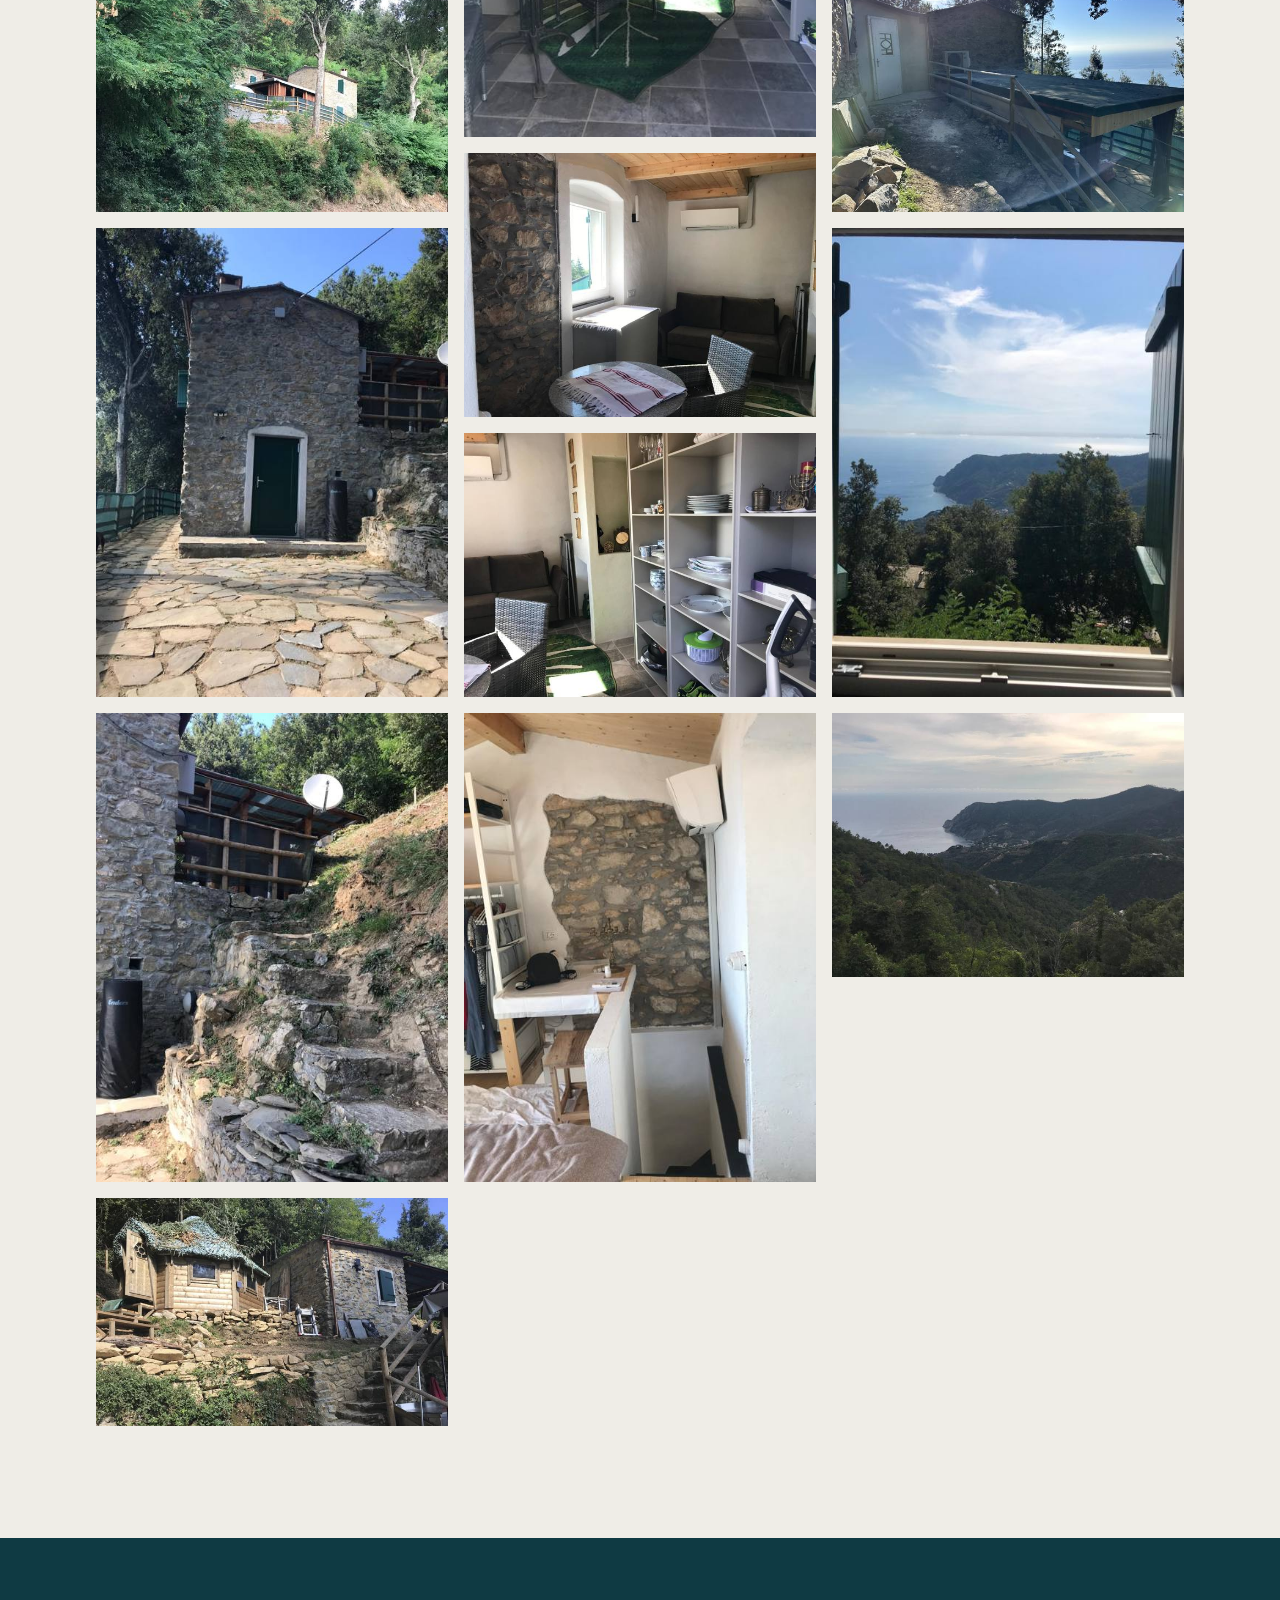
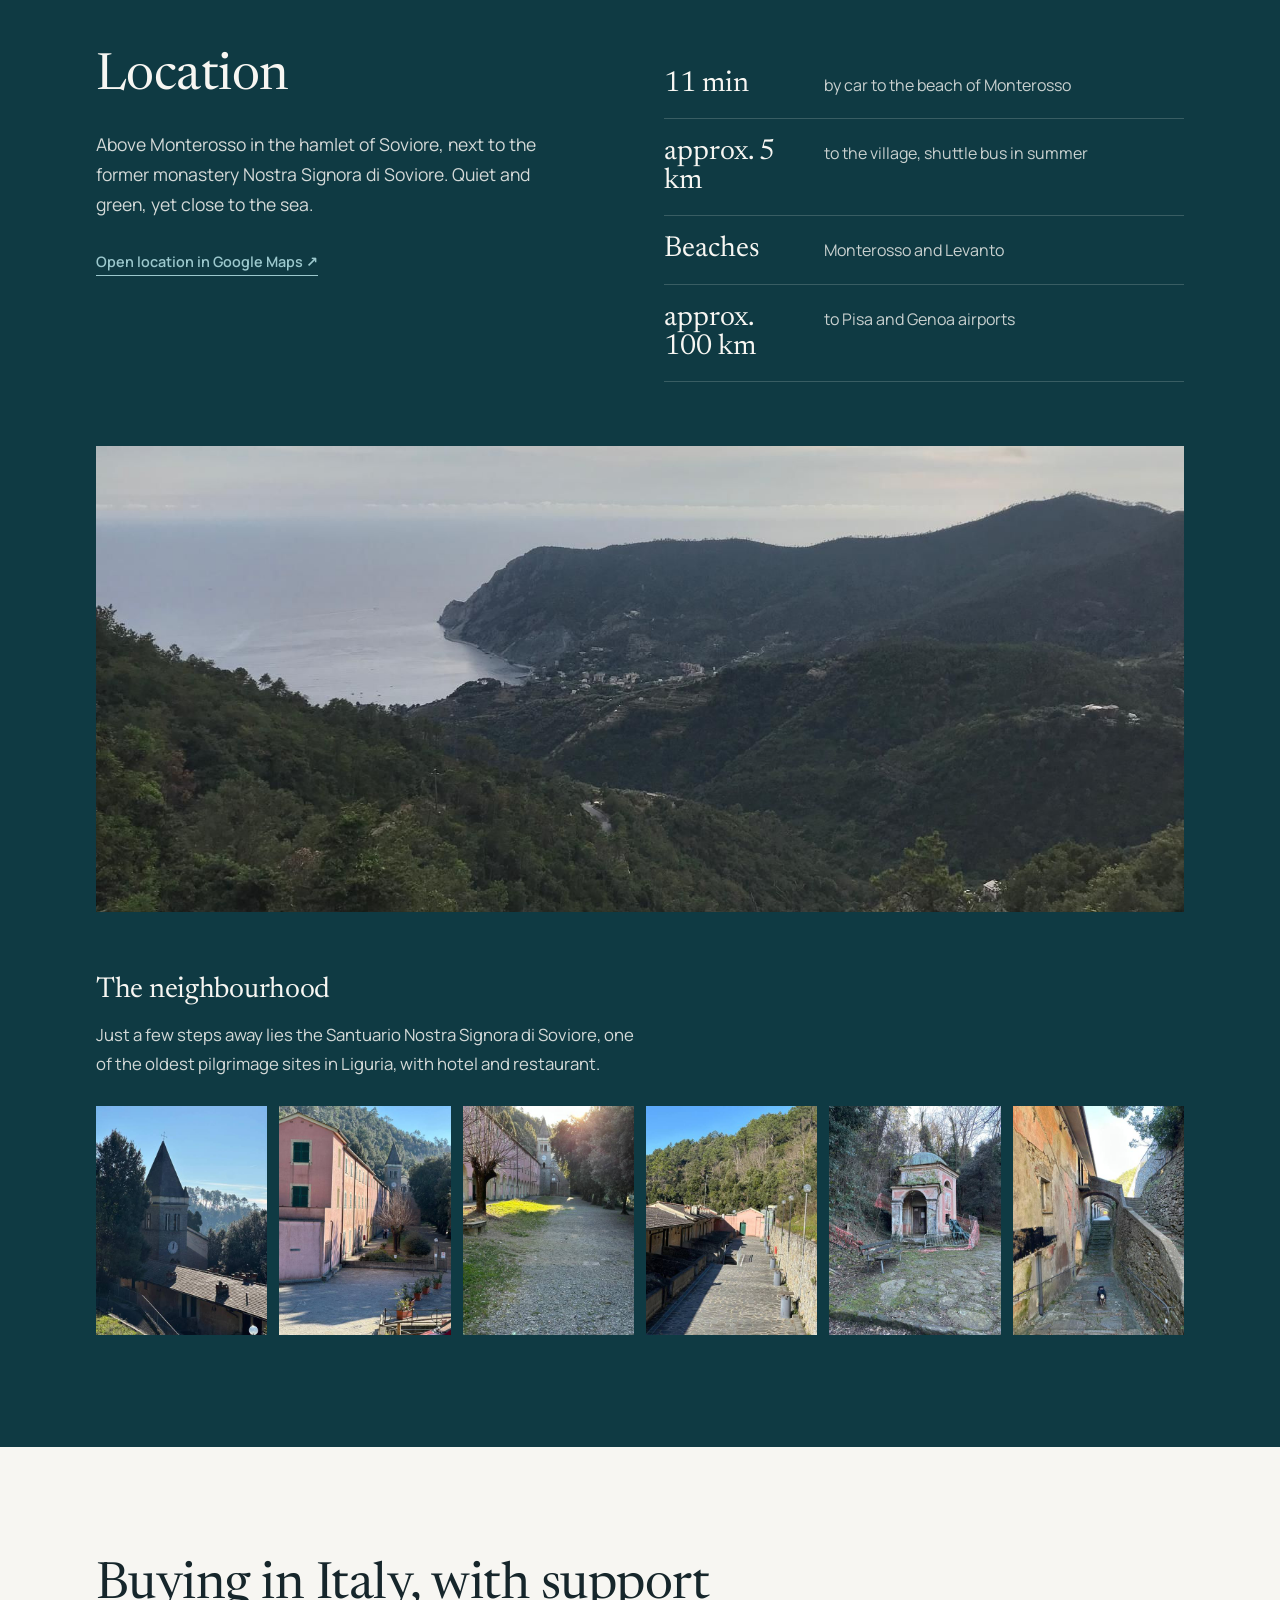
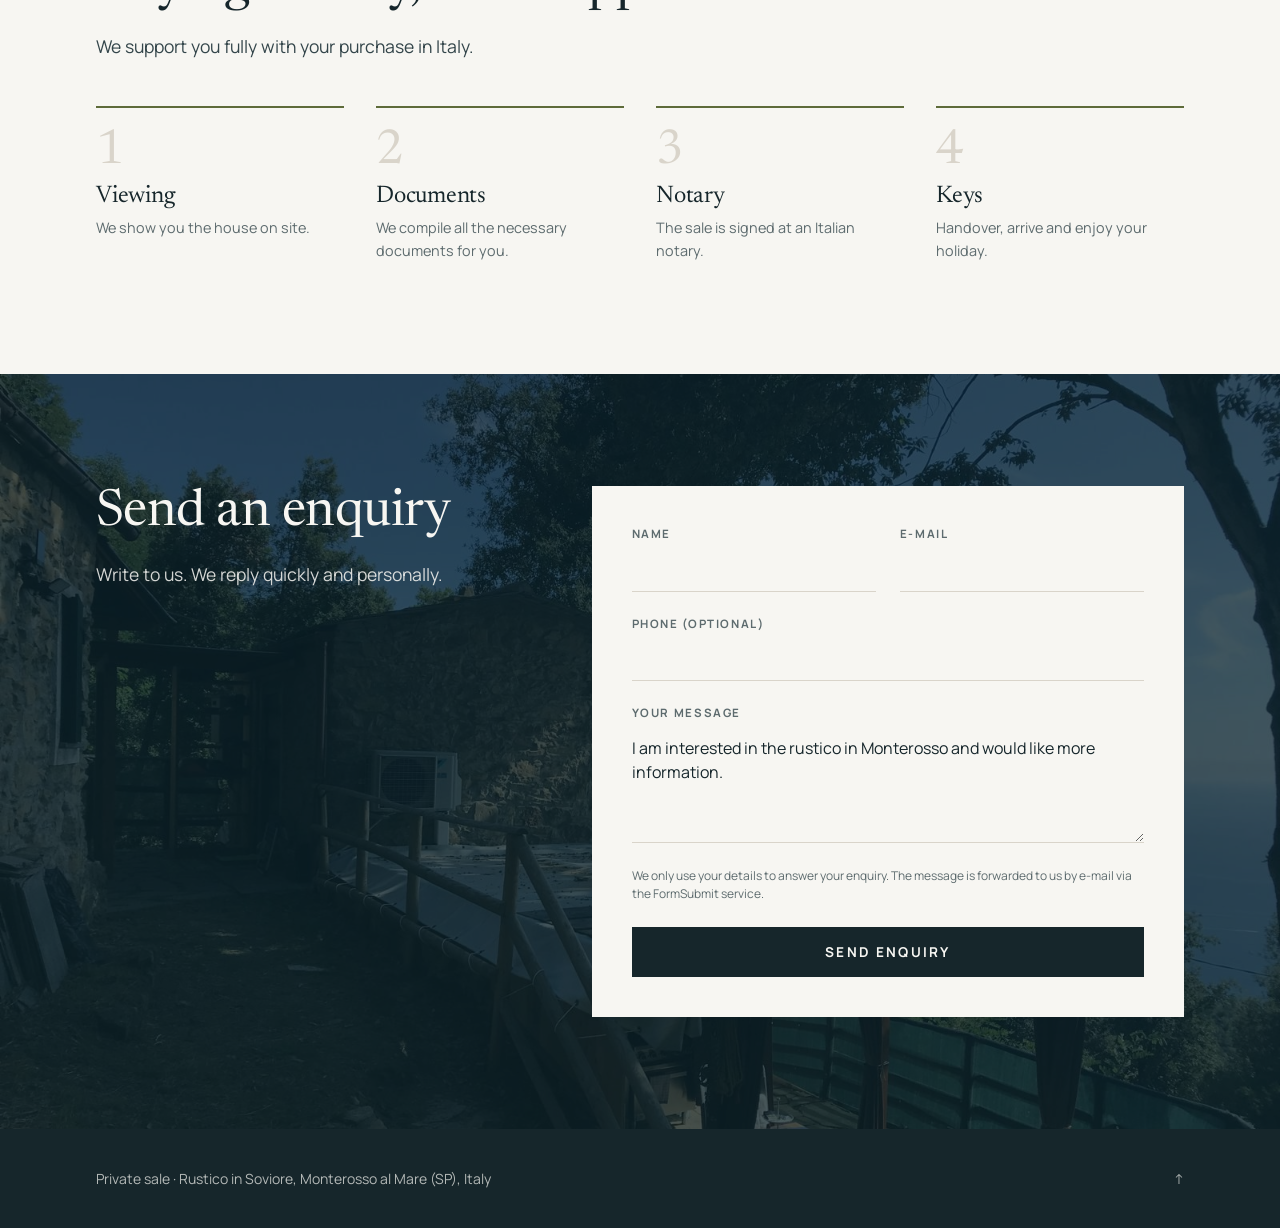
==== commit e627a29d: "Bild Durchgang zum Verbindungsraum entfernt" ====
--- a/en/index.html
+++ b/en/index.html
@@ -56,7 +56,7 @@
 <section class="gallery" id="bilder">
   <div class="wrap">
     <div class="gal-head"><h2>A tour in pictures</h2><p>All photos show the house as it is.</p></div>
-    <div class="masonry"><button type="button" class="tile" data-i="0" aria-label="Access from the road with parking"><img src="../photos/t_01.jpg" alt="Access from the road with parking" width="1600" height="1200" loading="lazy"><span>Access from the road with parking</span></button><button type="button" class="tile" data-i="1" aria-label="Garden path up to the stone house"><img src="../photos/t_02.jpg" alt="Garden path up to the stone house" width="1200" height="1600" loading="lazy"><span>Garden path up to the stone house</span></button><button type="button" class="tile" data-i="2" aria-label="Path with wooden railing"><img src="../photos/t_03.jpg" alt="Path with wooden railing" width="1600" height="1200" loading="lazy"><span>Path with wooden railing</span></button><button type="button" class="tile" data-i="3" aria-label="Natural stone terrace"><img src="../photos/t_04.jpg" alt="Natural stone terrace" width="1600" height="1200" loading="lazy"><span>Natural stone terrace</span></button><button type="button" class="tile" data-i="4" aria-label="The rustico among the trees"><img src="../photos/t_05.jpg" alt="The rustico among the trees" width="1600" height="1200" loading="lazy"><span>The rustico among the trees</span></button><button type="button" class="tile" data-i="5" aria-label="Main stone house"><img src="../photos/t_06.jpg" alt="Main stone house" width="1200" height="1600" loading="lazy"><span>Main stone house</span></button><button type="button" class="tile" data-i="6" aria-label="Old stone stairs"><img src="../photos/t_07.jpg" alt="Old stone stairs" width="1200" height="1600" loading="lazy"><span>Old stone stairs</span></button><button type="button" class="tile" data-i="7" aria-label="Ensemble with wooden guest house"><img src="../photos/t_08.jpg" alt="Ensemble with wooden guest house" width="1600" height="1200" loading="lazy"><span>Ensemble with wooden guest house</span></button><button type="button" class="tile" data-i="8" aria-label="Wooden guest house"><img src="../photos/t_09.jpg" alt="Wooden guest house" width="1600" height="1200" loading="lazy"><span>Wooden guest house</span></button><button type="button" class="tile" data-i="9" aria-label="Walkway under the pergola"><img src="../photos/t_10.jpg" alt="Walkway under the pergola" width="1200" height="1600" loading="lazy"><span>Walkway under the pergola</span></button><button type="button" class="tile" data-i="10" aria-label="Covered outdoor kitchen"><img src="../photos/t_11.jpg" alt="Covered outdoor kitchen" width="1600" height="1200" loading="lazy"><span>Covered outdoor kitchen</span></button><button type="button" class="tile" data-i="11" aria-label="Living room with air conditioning"><img src="../photos/t_12.jpg" alt="Living room with air conditioning" width="1200" height="1600" loading="lazy"><span>Living room with air conditioning</span></button><button type="button" class="tile" data-i="12" aria-label="Living room with window"><img src="../photos/t_13.jpg" alt="Living room with window" width="1600" height="1200" loading="lazy"><span>Living room with window</span></button><button type="button" class="tile" data-i="13" aria-label="Kitchen shelves"><img src="../photos/t_14.jpg" alt="Kitchen shelves" width="1600" height="1200" loading="lazy"><span>Kitchen shelves</span></button><button type="button" class="tile" data-i="14" aria-label="Inner staircase and stone wall"><img src="../photos/t_15.jpg" alt="Inner staircase and stone wall" width="1200" height="1600" loading="lazy"><span>Inner staircase and stone wall</span></button><button type="button" class="tile" data-i="15" aria-label="Bedroom"><img src="../photos/t_16.jpg" alt="Bedroom" width="1200" height="1600" loading="lazy"><span>Bedroom</span></button><button type="button" class="tile" data-i="16" aria-label="Bath house"><img src="../photos/t_17.jpg" alt="Bath house" width="1600" height="1200" loading="lazy"><span>Bath house</span></button><button type="button" class="tile" data-i="17" aria-label="New connecting room from outside, with sea view"><img src="../photos/t_22.jpg" alt="New connecting room from outside, with sea view" width="1600" height="1200" loading="lazy"><span>New connecting room from outside, with sea view</span></button><button type="button" class="tile" data-i="18" aria-label="Passage to the connecting room"><img src="../photos/t_25.jpg" alt="Passage to the connecting room" width="1200" height="1600" loading="lazy"><span>Passage to the connecting room</span></button><button type="button" class="tile" data-i="19" aria-label="Pergola with sea view"><img src="../photos/t_18.jpg" alt="Pergola with sea view" width="1600" height="1200" loading="lazy"><span>Pergola with sea view</span></button><button type="button" class="tile" data-i="20" aria-label="Pergola walkway with sea view"><img src="../photos/t_21.jpg" alt="Pergola walkway with sea view" width="1600" height="1200" loading="lazy"><span>Pergola walkway with sea view</span></button><button type="button" class="tile" data-i="21" aria-label="View from the window to the sea"><img src="../photos/t_19.jpg" alt="View from the window to the sea" width="1200" height="1600" loading="lazy"><span>View from the window to the sea</span></button><button type="button" class="tile" data-i="22" aria-label="View over the bay of Monterosso"><img src="../photos/t_20.jpg" alt="View over the bay of Monterosso" width="1600" height="1200" loading="lazy"><span>View over the bay of Monterosso</span></button></div>
+    <div class="masonry"><button type="button" class="tile" data-i="0" aria-label="Access from the road with parking"><img src="../photos/t_01.jpg" alt="Access from the road with parking" width="1600" height="1200" loading="lazy"><span>Access from the road with parking</span></button><button type="button" class="tile" data-i="1" aria-label="Garden path up to the stone house"><img src="../photos/t_02.jpg" alt="Garden path up to the stone house" width="1200" height="1600" loading="lazy"><span>Garden path up to the stone house</span></button><button type="button" class="tile" data-i="2" aria-label="Path with wooden railing"><img src="../photos/t_03.jpg" alt="Path with wooden railing" width="1600" height="1200" loading="lazy"><span>Path with wooden railing</span></button><button type="button" class="tile" data-i="3" aria-label="Natural stone terrace"><img src="../photos/t_04.jpg" alt="Natural stone terrace" width="1600" height="1200" loading="lazy"><span>Natural stone terrace</span></button><button type="button" class="tile" data-i="4" aria-label="The rustico among the trees"><img src="../photos/t_05.jpg" alt="The rustico among the trees" width="1600" height="1200" loading="lazy"><span>The rustico among the trees</span></button><button type="button" class="tile" data-i="5" aria-label="Main stone house"><img src="../photos/t_06.jpg" alt="Main stone house" width="1200" height="1600" loading="lazy"><span>Main stone house</span></button><button type="button" class="tile" data-i="6" aria-label="Old stone stairs"><img src="../photos/t_07.jpg" alt="Old stone stairs" width="1200" height="1600" loading="lazy"><span>Old stone stairs</span></button><button type="button" class="tile" data-i="7" aria-label="Ensemble with wooden guest house"><img src="../photos/t_08.jpg" alt="Ensemble with wooden guest house" width="1600" height="1200" loading="lazy"><span>Ensemble with wooden guest house</span></button><button type="button" class="tile" data-i="8" aria-label="Wooden guest house"><img src="../photos/t_09.jpg" alt="Wooden guest house" width="1600" height="1200" loading="lazy"><span>Wooden guest house</span></button><button type="button" class="tile" data-i="9" aria-label="Walkway under the pergola"><img src="../photos/t_10.jpg" alt="Walkway under the pergola" width="1200" height="1600" loading="lazy"><span>Walkway under the pergola</span></button><button type="button" class="tile" data-i="10" aria-label="Covered outdoor kitchen"><img src="../photos/t_11.jpg" alt="Covered outdoor kitchen" width="1600" height="1200" loading="lazy"><span>Covered outdoor kitchen</span></button><button type="button" class="tile" data-i="11" aria-label="Living room with air conditioning"><img src="../photos/t_12.jpg" alt="Living room with air conditioning" width="1200" height="1600" loading="lazy"><span>Living room with air conditioning</span></button><button type="button" class="tile" data-i="12" aria-label="Living room with window"><img src="../photos/t_13.jpg" alt="Living room with window" width="1600" height="1200" loading="lazy"><span>Living room with window</span></button><button type="button" class="tile" data-i="13" aria-label="Kitchen shelves"><img src="../photos/t_14.jpg" alt="Kitchen shelves" width="1600" height="1200" loading="lazy"><span>Kitchen shelves</span></button><button type="button" class="tile" data-i="14" aria-label="Inner staircase and stone wall"><img src="../photos/t_15.jpg" alt="Inner staircase and stone wall" width="1200" height="1600" loading="lazy"><span>Inner staircase and stone wall</span></button><button type="button" class="tile" data-i="15" aria-label="Bedroom"><img src="../photos/t_16.jpg" alt="Bedroom" width="1200" height="1600" loading="lazy"><span>Bedroom</span></button><button type="button" class="tile" data-i="16" aria-label="Bath house"><img src="../photos/t_17.jpg" alt="Bath house" width="1600" height="1200" loading="lazy"><span>Bath house</span></button><button type="button" class="tile" data-i="17" aria-label="New connecting room from outside, with sea view"><img src="../photos/t_22.jpg" alt="New connecting room from outside, with sea view" width="1600" height="1200" loading="lazy"><span>New connecting room from outside, with sea view</span></button><button type="button" class="tile" data-i="18" aria-label="Pergola with sea view"><img src="../photos/t_18.jpg" alt="Pergola with sea view" width="1600" height="1200" loading="lazy"><span>Pergola with sea view</span></button><button type="button" class="tile" data-i="19" aria-label="Pergola walkway with sea view"><img src="../photos/t_21.jpg" alt="Pergola walkway with sea view" width="1600" height="1200" loading="lazy"><span>Pergola walkway with sea view</span></button><button type="button" class="tile" data-i="20" aria-label="View from the window to the sea"><img src="../photos/t_19.jpg" alt="View from the window to the sea" width="1200" height="1600" loading="lazy"><span>View from the window to the sea</span></button><button type="button" class="tile" data-i="21" aria-label="View over the bay of Monterosso"><img src="../photos/t_20.jpg" alt="View over the bay of Monterosso" width="1600" height="1200" loading="lazy"><span>View over the bay of Monterosso</span></button></div>
   </div>
 </section>
 
@@ -66,7 +66,7 @@
     <ul class="dist"><li><span>11 min</span><span>by car to the beach of Monterosso</span></li><li><span>approx. 5 km</span><span>to the village, shuttle bus in summer</span></li><li><span>Beaches</span><span>Monterosso and Levanto</span></li><li><span>approx. 100 km</span><span>to Pisa and Genoa airports</span></li></ul>
   </div>
   <div class="wrap"><img class="wide" src="../photos/20.jpg" alt="View over the bay of Monterosso" loading="lazy" width="1600" height="1200"></div>
-  <div class="wrap area"><h3>The neighbourhood</h3><p>Just a few steps away lies the Santuario Nostra Signora di Soviore, one of the oldest pilgrimage sites in Liguria, with hotel and restaurant.</p><div class="area-grid"><button type="button" class="tile" data-i="23" aria-label="Bell tower of the Santuario di Soviore"><img src="../photos/t_26.jpg" alt="Bell tower of the Santuario di Soviore" width="1200" height="1600" loading="lazy"><span>Bell tower of the Santuario di Soviore</span></button><button type="button" class="tile" data-i="24" aria-label="The former monastery, now hotel and restaurant"><img src="../photos/t_27.jpg" alt="The former monastery, now hotel and restaurant" width="1200" height="1600" loading="lazy"><span>The former monastery, now hotel and restaurant</span></button><button type="button" class="tile" data-i="25" aria-label="Avenue to the Santuario"><img src="../photos/t_28.jpg" alt="Avenue to the Santuario" width="1200" height="1600" loading="lazy"><span>Avenue to the Santuario</span></button><button type="button" class="tile" data-i="26" aria-label="Paved path by the monastery"><img src="../photos/t_29.jpg" alt="Paved path by the monastery" width="1200" height="1600" loading="lazy"><span>Paved path by the monastery</span></button><button type="button" class="tile" data-i="27" aria-label="Small chapel nearby"><img src="../photos/t_30.jpg" alt="Small chapel nearby" width="1200" height="1600" loading="lazy"><span>Small chapel nearby</span></button><button type="button" class="tile" data-i="28" aria-label="Lane with steps by the monastery"><img src="../photos/t_31.jpg" alt="Lane with steps by the monastery" width="1200" height="1600" loading="lazy"><span>Lane with steps by the monastery</span></button></div></div>
+  <div class="wrap area"><h3>The neighbourhood</h3><p>Just a few steps away lies the Santuario Nostra Signora di Soviore, one of the oldest pilgrimage sites in Liguria, with hotel and restaurant.</p><div class="area-grid"><button type="button" class="tile" data-i="22" aria-label="Bell tower of the Santuario di Soviore"><img src="../photos/t_26.jpg" alt="Bell tower of the Santuario di Soviore" width="1200" height="1600" loading="lazy"><span>Bell tower of the Santuario di Soviore</span></button><button type="button" class="tile" data-i="23" aria-label="The former monastery, now hotel and restaurant"><img src="../photos/t_27.jpg" alt="The former monastery, now hotel and restaurant" width="1200" height="1600" loading="lazy"><span>The former monastery, now hotel and restaurant</span></button><button type="button" class="tile" data-i="24" aria-label="Avenue to the Santuario"><img src="../photos/t_28.jpg" alt="Avenue to the Santuario" width="1200" height="1600" loading="lazy"><span>Avenue to the Santuario</span></button><button type="button" class="tile" data-i="25" aria-label="Paved path by the monastery"><img src="../photos/t_29.jpg" alt="Paved path by the monastery" width="1200" height="1600" loading="lazy"><span>Paved path by the monastery</span></button><button type="button" class="tile" data-i="26" aria-label="Small chapel nearby"><img src="../photos/t_30.jpg" alt="Small chapel nearby" width="1200" height="1600" loading="lazy"><span>Small chapel nearby</span></button><button type="button" class="tile" data-i="27" aria-label="Lane with steps by the monastery"><img src="../photos/t_31.jpg" alt="Lane with steps by the monastery" width="1200" height="1600" loading="lazy"><span>Lane with steps by the monastery</span></button></div></div>
 </section>
 
 <section class="buy wrap" id="kauf">
@@ -103,7 +103,7 @@
   <div class="lb-top"><span id="lbCap"></span><button type="button" class="close" data-close>Close ✕</button></div>
   <div class="lb-stage"><button type="button" class="nav prev" aria-label="‹">‹</button><img id="lbImg" alt=""><button type="button" class="nav next" aria-label="›">›</button></div>
 </div>
-<script>window.PHOTOS=[{"src": "../photos/01.jpg", "alt": "Access from the road with parking"}, {"src": "../photos/02.jpg", "alt": "Garden path up to the stone house"}, {"src": "../photos/03.jpg", "alt": "Path with wooden railing"}, {"src": "../photos/04.jpg", "alt": "Natural stone terrace"}, {"src": "../photos/05.jpg", "alt": "The rustico among the trees"}, {"src": "../photos/06.jpg", "alt": "Main stone house"}, {"src": "../photos/07.jpg", "alt": "Old stone stairs"}, {"src": "../photos/08.jpg", "alt": "Ensemble with wooden guest house"}, {"src": "../photos/09.jpg", "alt": "Wooden guest house"}, {"src": "../photos/10.jpg", "alt": "Walkway under the pergola"}, {"src": "../photos/11.jpg", "alt": "Covered outdoor kitchen"}, {"src": "../photos/12.jpg", "alt": "Living room with air conditioning"}, {"src": "../photos/13.jpg", "alt": "Living room with window"}, {"src": "../photos/14.jpg", "alt": "Kitchen shelves"}, {"src": "../photos/15.jpg", "alt": "Inner staircase and stone wall"}, {"src": "../photos/16.jpg", "alt": "Bedroom"}, {"src": "../photos/17.jpg", "alt": "Bath house"}, {"src": "../photos/22.jpg", "alt": "New connecting room from outside, with sea view"}, {"src": "../photos/25.jpg", "alt": "Passage to the connecting room"}, {"src": "../photos/18.jpg", "alt": "Pergola with sea view"}, {"src": "../photos/21.jpg", "alt": "Pergola walkway with sea view"}, {"src": "../photos/19.jpg", "alt": "View from the window to the sea"}, {"src": "../photos/20.jpg", "alt": "View over the bay of Monterosso"}, {"src": "../photos/26.jpg", "alt": "Bell tower of the Santuario di Soviore"}, {"src": "../photos/27.jpg", "alt": "The former monastery, now hotel and restaurant"}, {"src": "../photos/28.jpg", "alt": "Avenue to the Santuario"}, {"src": "../photos/29.jpg", "alt": "Paved path by the monastery"}, {"src": "../photos/30.jpg", "alt": "Small chapel nearby"}, {"src": "../photos/31.jpg", "alt": "Lane with steps by the monastery"}];window.FORM_ENDPOINT="https://formsubmit.co/ajax/mb@brandmonks.de";window.LANG="en";</script>
+<script>window.PHOTOS=[{"src": "../photos/01.jpg", "alt": "Access from the road with parking"}, {"src": "../photos/02.jpg", "alt": "Garden path up to the stone house"}, {"src": "../photos/03.jpg", "alt": "Path with wooden railing"}, {"src": "../photos/04.jpg", "alt": "Natural stone terrace"}, {"src": "../photos/05.jpg", "alt": "The rustico among the trees"}, {"src": "../photos/06.jpg", "alt": "Main stone house"}, {"src": "../photos/07.jpg", "alt": "Old stone stairs"}, {"src": "../photos/08.jpg", "alt": "Ensemble with wooden guest house"}, {"src": "../photos/09.jpg", "alt": "Wooden guest house"}, {"src": "../photos/10.jpg", "alt": "Walkway under the pergola"}, {"src": "../photos/11.jpg", "alt": "Covered outdoor kitchen"}, {"src": "../photos/12.jpg", "alt": "Living room with air conditioning"}, {"src": "../photos/13.jpg", "alt": "Living room with window"}, {"src": "../photos/14.jpg", "alt": "Kitchen shelves"}, {"src": "../photos/15.jpg", "alt": "Inner staircase and stone wall"}, {"src": "../photos/16.jpg", "alt": "Bedroom"}, {"src": "../photos/17.jpg", "alt": "Bath house"}, {"src": "../photos/22.jpg", "alt": "New connecting room from outside, with sea view"}, {"src": "../photos/18.jpg", "alt": "Pergola with sea view"}, {"src": "../photos/21.jpg", "alt": "Pergola walkway with sea view"}, {"src": "../photos/19.jpg", "alt": "View from the window to the sea"}, {"src": "../photos/20.jpg", "alt": "View over the bay of Monterosso"}, {"src": "../photos/26.jpg", "alt": "Bell tower of the Santuario di Soviore"}, {"src": "../photos/27.jpg", "alt": "The former monastery, now hotel and restaurant"}, {"src": "../photos/28.jpg", "alt": "Avenue to the Santuario"}, {"src": "../photos/29.jpg", "alt": "Paved path by the monastery"}, {"src": "../photos/30.jpg", "alt": "Small chapel nearby"}, {"src": "../photos/31.jpg", "alt": "Lane with steps by the monastery"}];window.FORM_ENDPOINT="https://formsubmit.co/ajax/mb@brandmonks.de";window.LANG="en";</script>
 <script src="../app.js" defer></script>
 </body>
 </html>
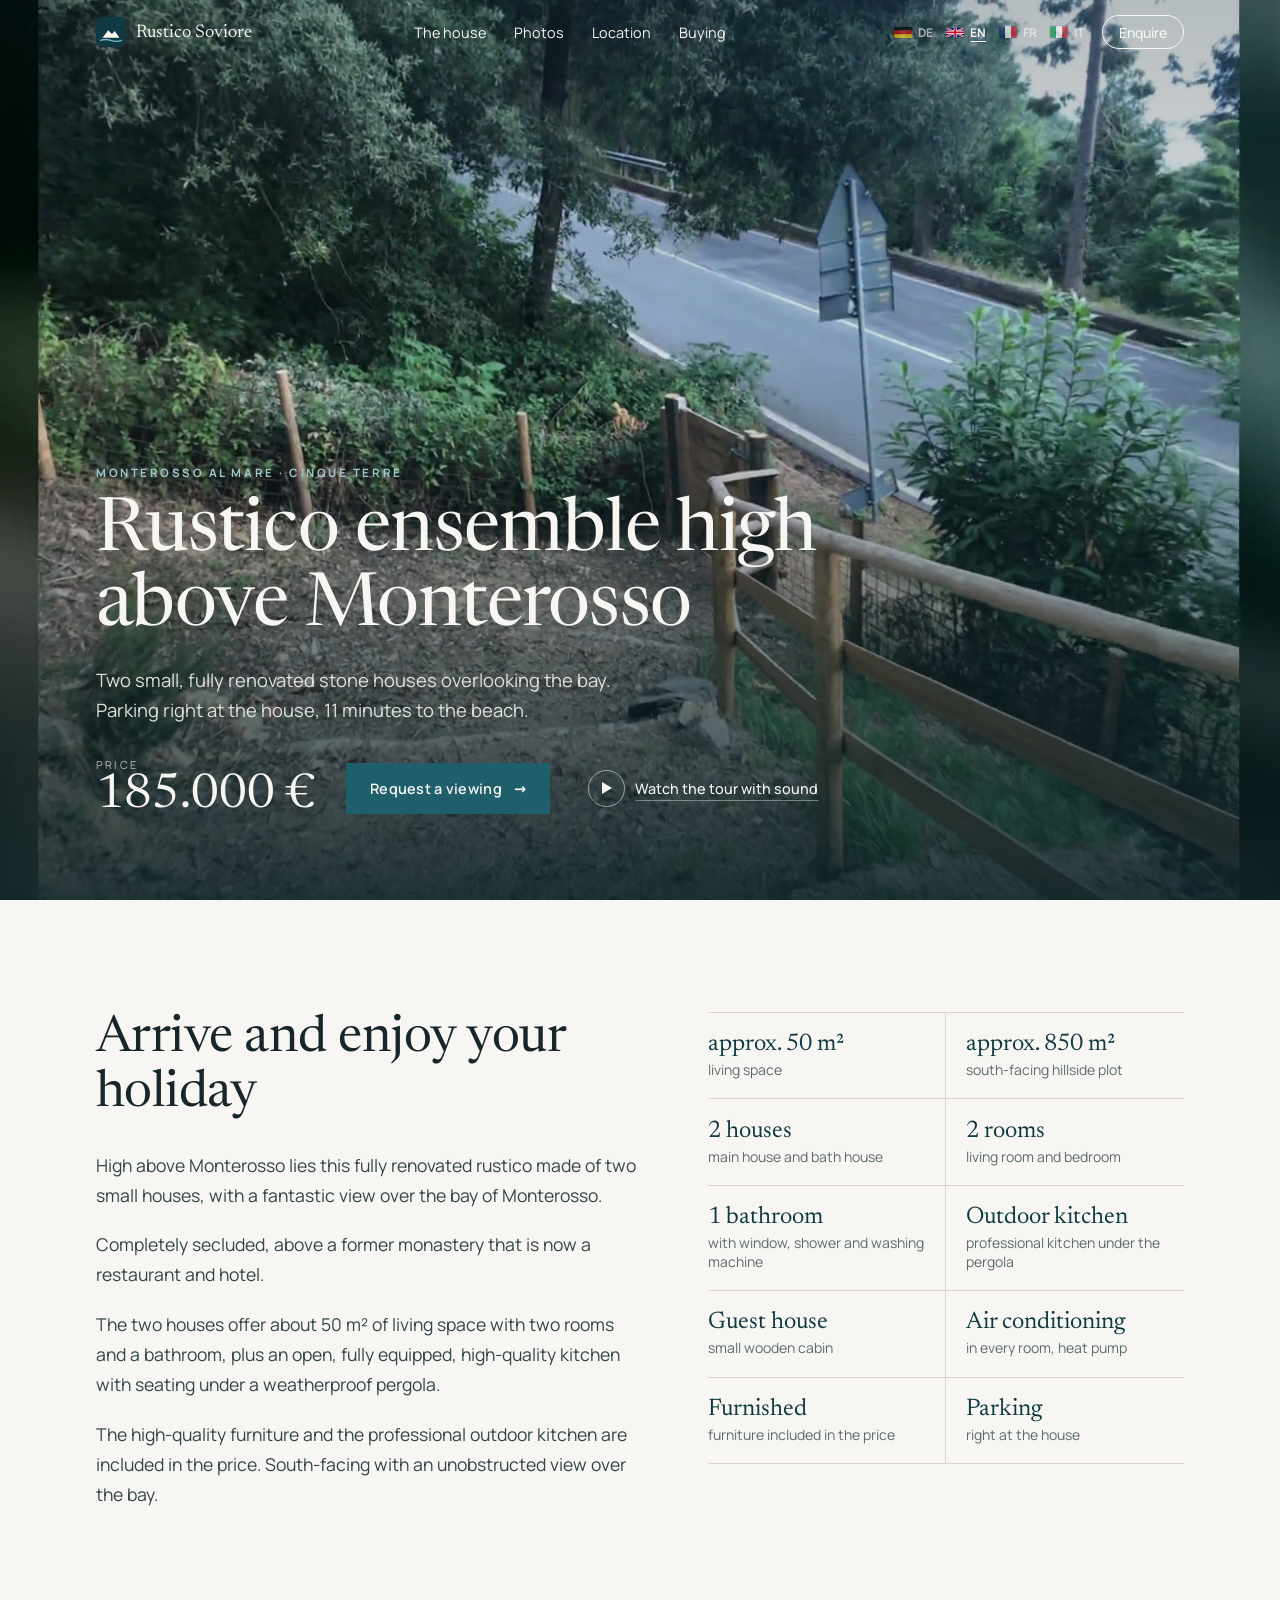
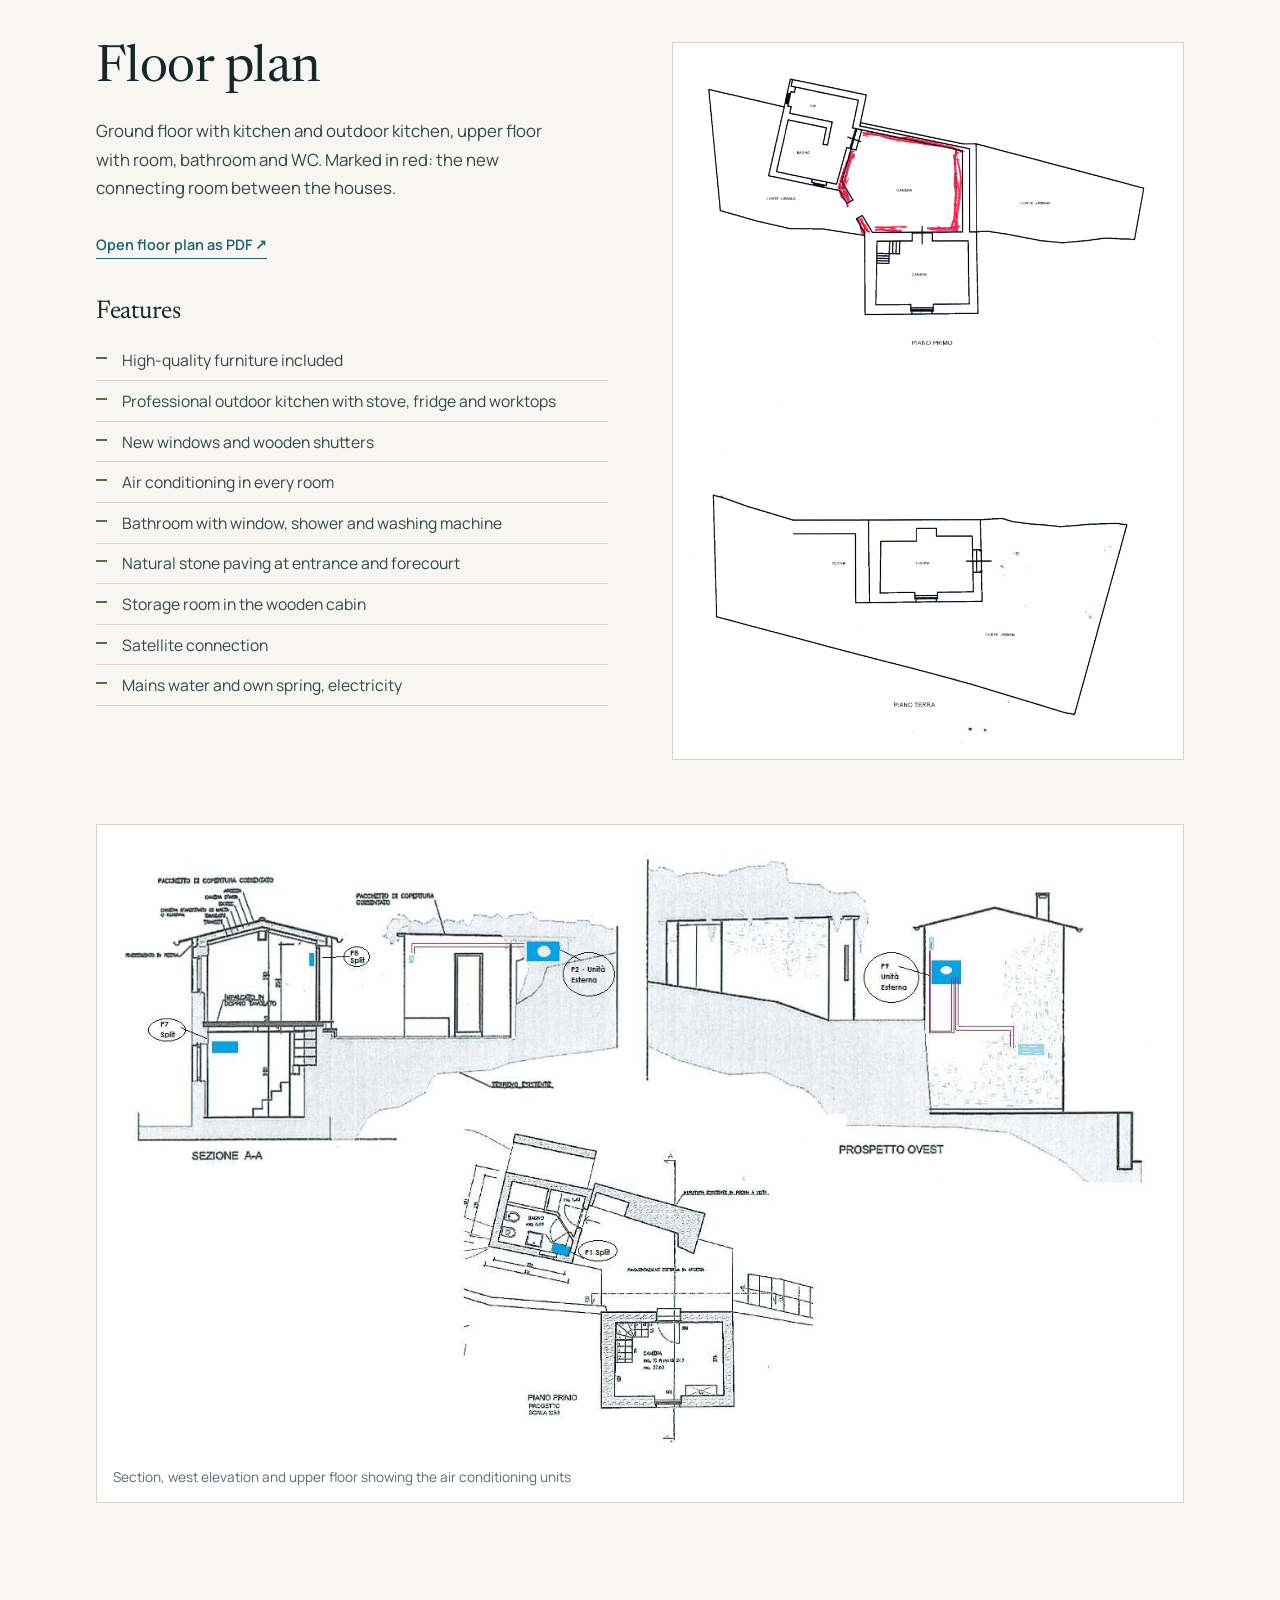
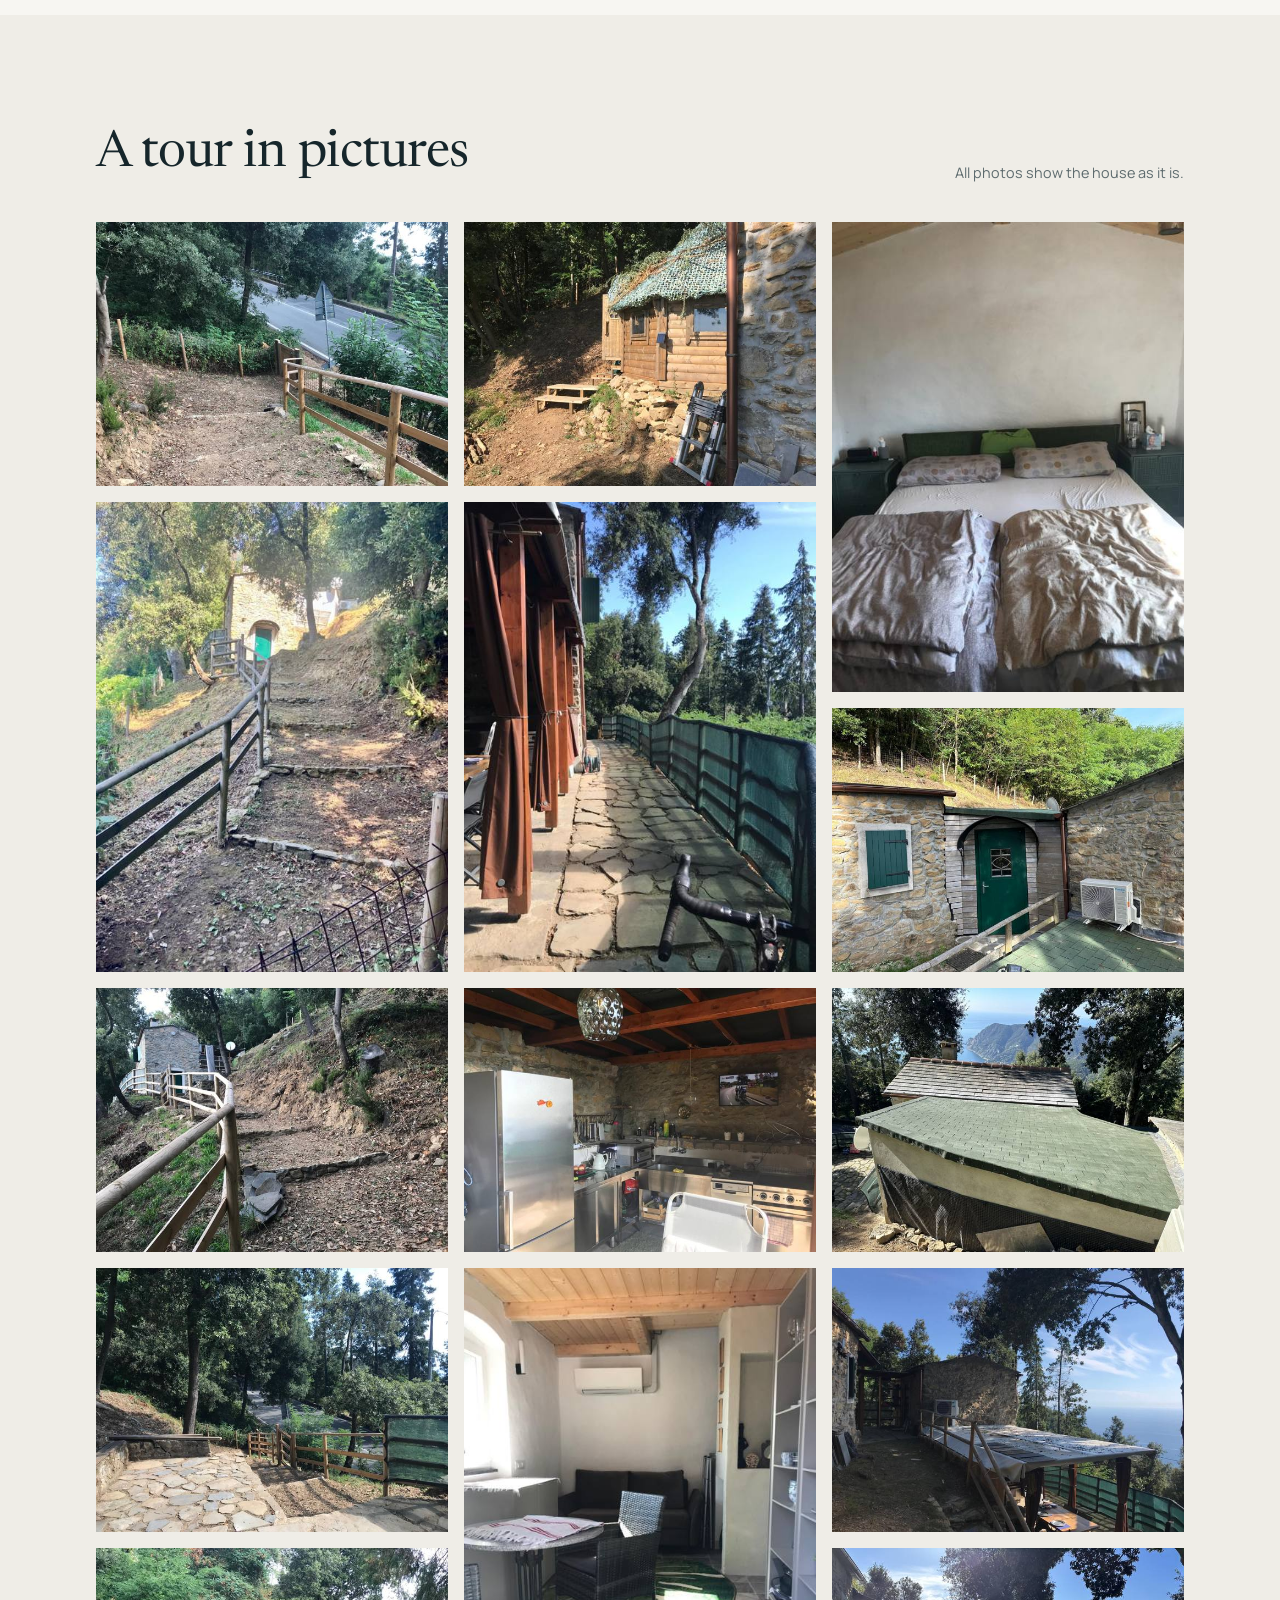
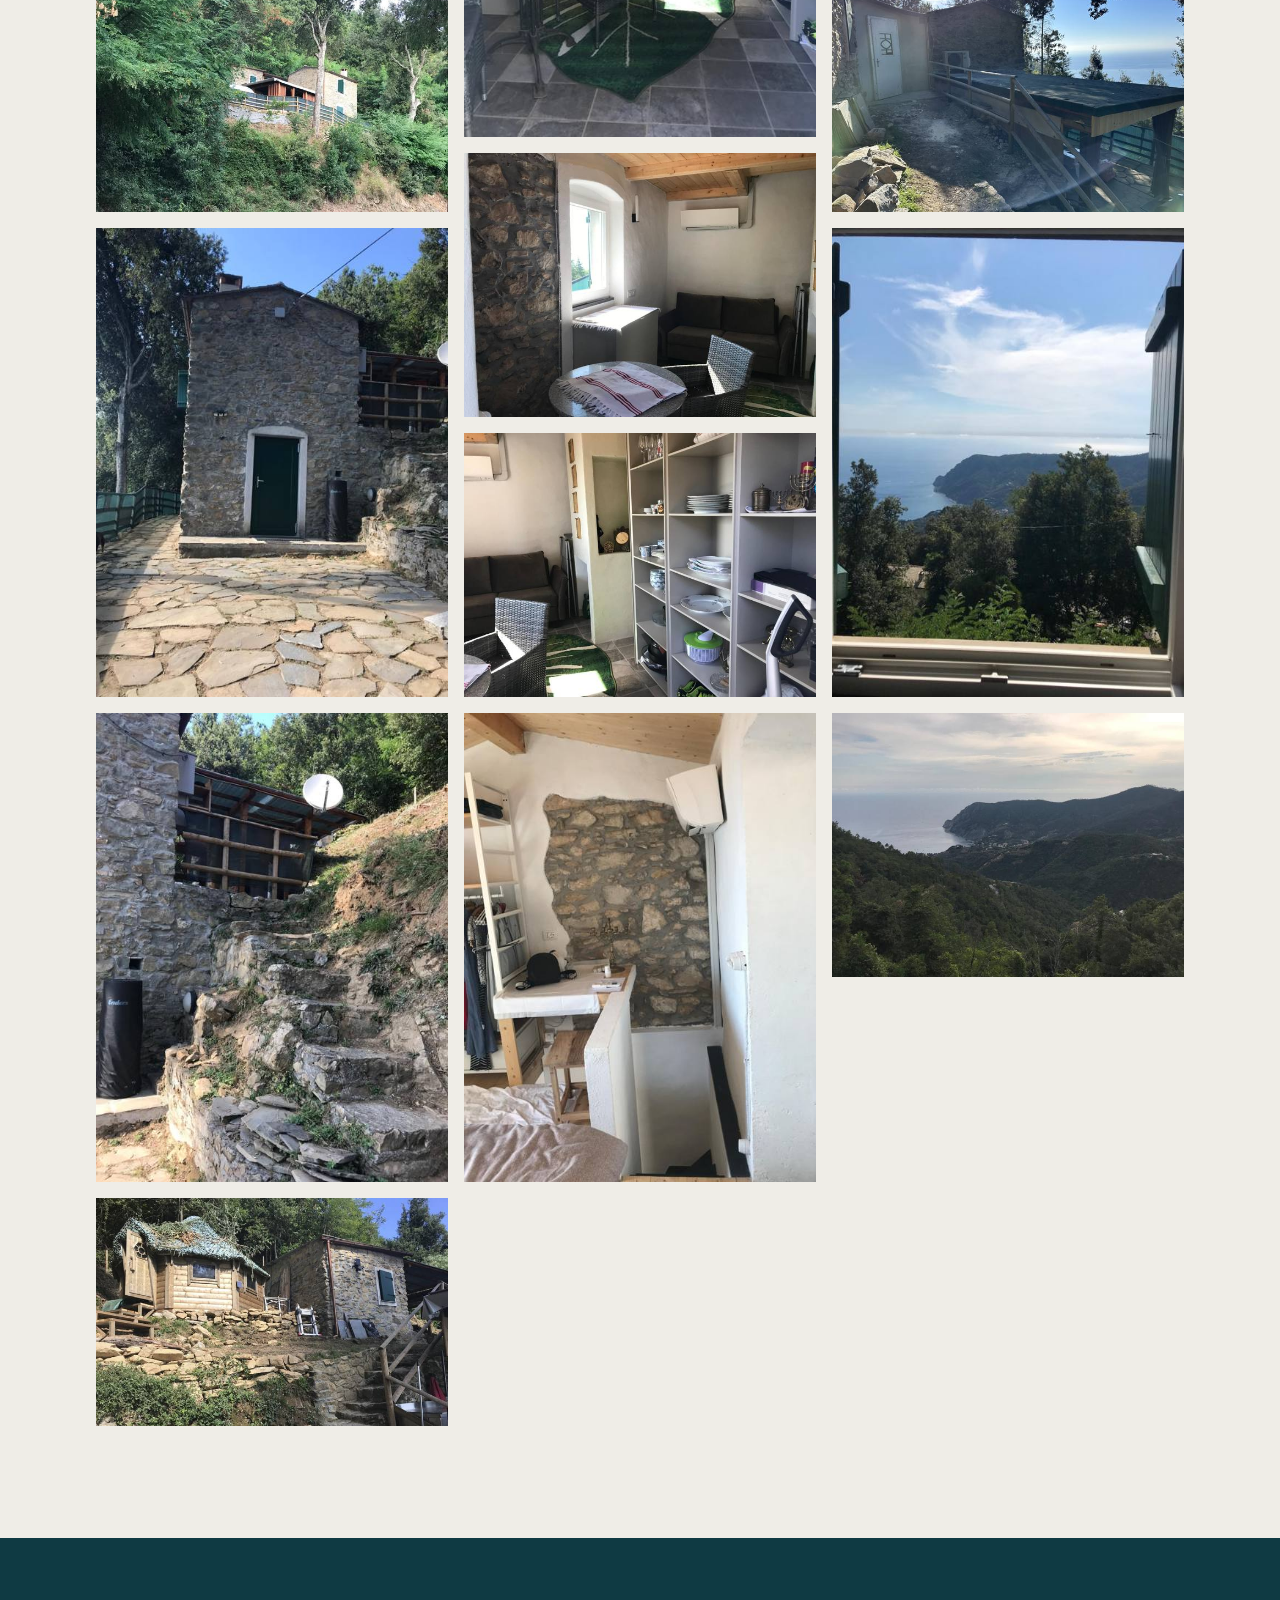
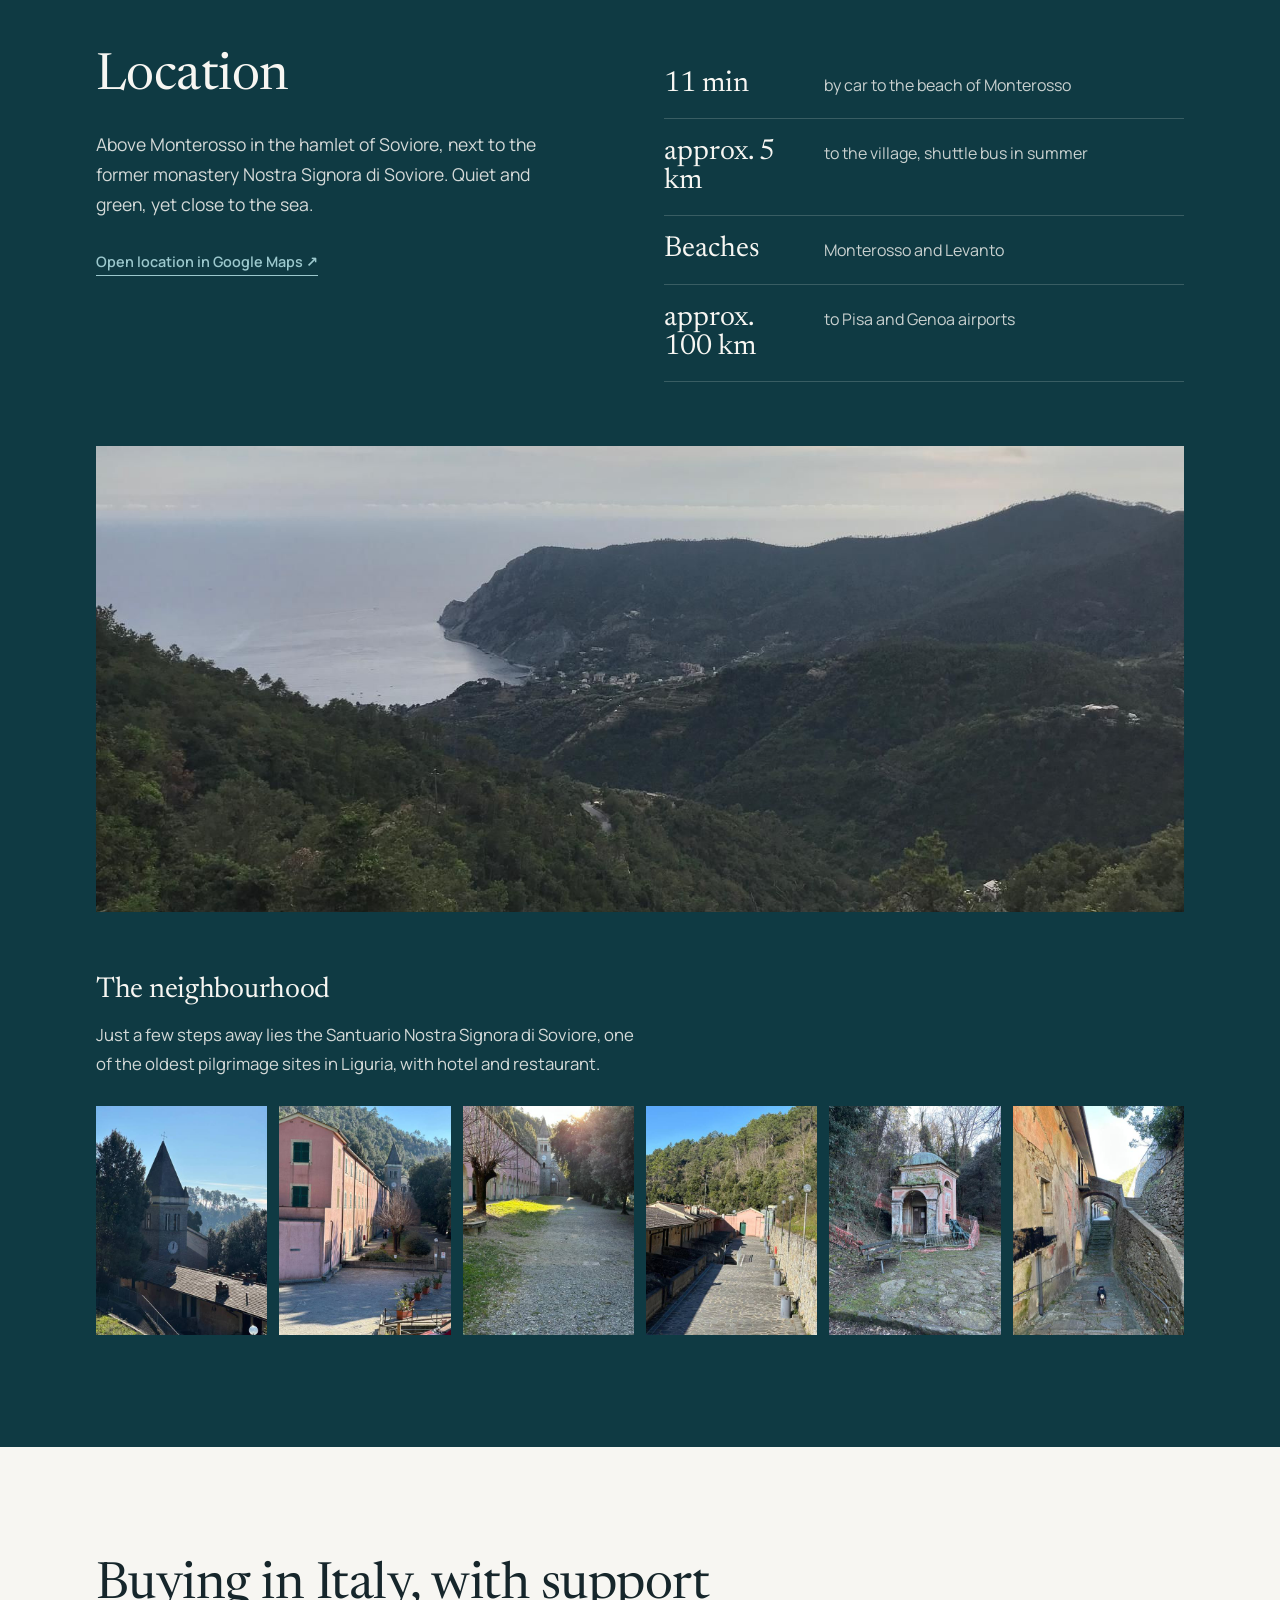
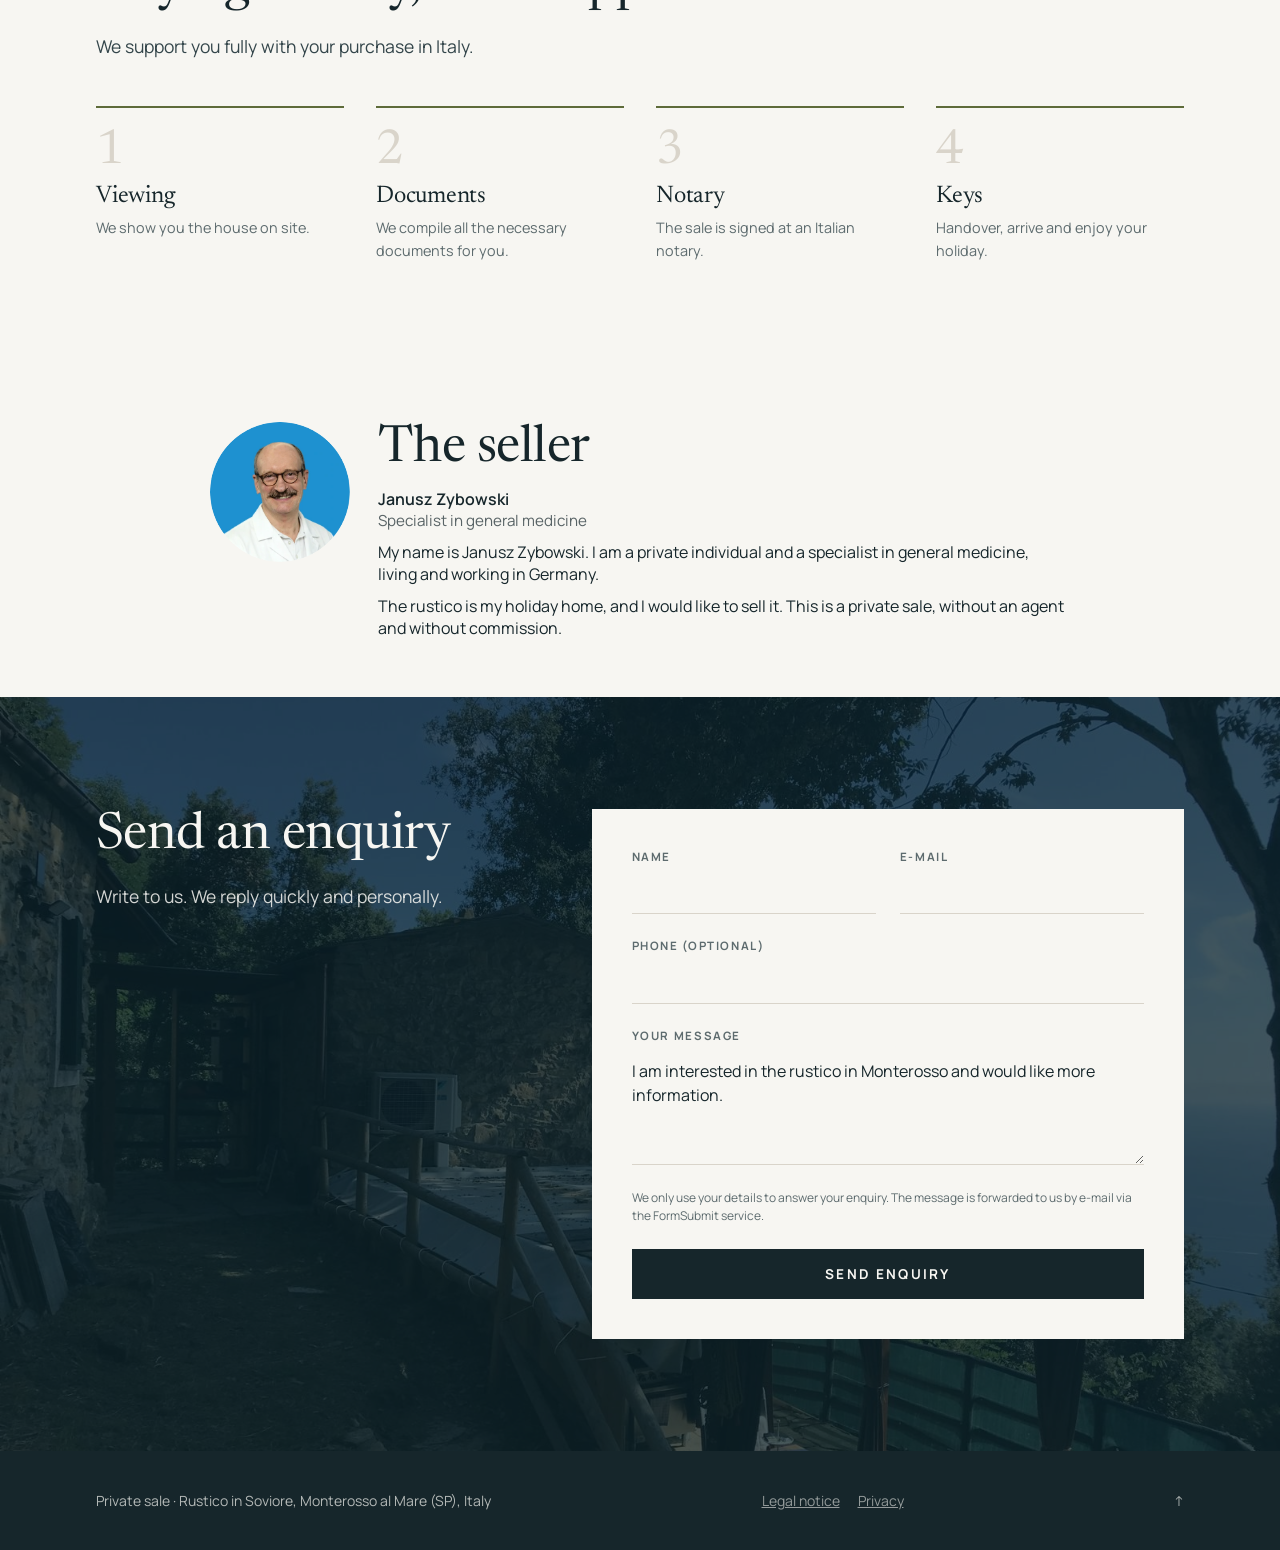
==== commit 931cf1da: "Verkaeuferbereich, Impressum und Datenschutzerklaerung in vier Sprachen" ====
--- a/en/index.html
+++ b/en/index.html
@@ -74,6 +74,8 @@
   <ol class="steps"><li><span class="num">1</span><h3>Viewing</h3><p>We show you the house on site.</p></li><li><span class="num">2</span><h3>Documents</h3><p>We compile all the necessary documents for you.</p></li><li><span class="num">3</span><h3>Notary</h3><p>The sale is signed at an Italian notary.</p></li><li><span class="num">4</span><h3>Keys</h3><p>Handover, arrive and enjoy your holiday.</p></li></ol>
 </section>
 
+<section class="seller wrap" id="verkaeufer"><img src="../verkaeufer.webp" alt="Janusz Zybowski" width="200" height="200" loading="lazy"><div><h2>The seller</h2><p class="seller-name">Janusz Zybowski<span>Specialist in general medicine</span></p><p>My name is Janusz Zybowski. I am a private individual and a specialist in general medicine, living and working in Germany.</p><p>The rustico is my holiday home, and I would like to sell it. This is a private sale, without an agent and without commission.</p></div></section>
+
 <section class="contact" id="kontakt">
   <img class="contact-bg" src="../photos/18.jpg" alt="" loading="lazy">
   <div class="contact-shade"></div>
@@ -96,7 +98,7 @@
 </section>
 </main>
 <div class="mbar" id="mbar"><div><small>Price</small><strong>185.000 €</strong></div><a href="#kontakt">Request a viewing →</a></div>
-<footer class="foot"><div class="wrap"><span>Private sale · Rustico in Soviore, Monterosso al Mare (SP), Italy</span><a href="#top" aria-label="top">↑</a></div></footer>
+<footer class="foot"><div class="wrap"><span>Private sale · Rustico in Soviore, Monterosso al Mare (SP), Italy</span><span class="flinks"><a href="../en/impressum.html" class="flink">Legal notice</a><a href="../en/datenschutz.html" class="flink">Privacy</a></span><a href="#top" aria-label="top">↑</a></div></footer>
 
 <div class="modal" id="videoModal" hidden><div class="modal-in"><button type="button" class="close" data-close>Close ✕</button><video id="modalVideo" controls playsinline></video></div></div>
 <div class="modal lb" id="lightbox" hidden>
--- a/style.css
+++ b/style.css
@@ -239,3 +239,24 @@
 .draw figcaption { margin-top: .75rem; font-size: .85rem; color: var(--muted); }
 @media (max-width: 767px) { .area { margin-top: 2.5rem; } .area h3 { font-size: 1.45rem; } .area-grid { gap: .5rem; } }
 @media (max-width: 400px) { .langs a span { display: none; } .langs a { padding: .55rem .35rem; } .flag { width: 1.3rem; height: .9rem; } }
+
+/* Verkaeufer */
+.seller{display:flex;gap:28px;align-items:flex-start;padding:48px 0;max-width:860px}
+.seller img{width:140px;height:140px;border-radius:50%;flex:0 0 auto;object-fit:cover}
+.seller h2{margin:0 0 10px}
+.seller p{margin:0 0 10px}
+.seller-name{font-weight:600}
+.seller-name span{display:block;font-weight:400;opacity:.7;font-size:.95em}
+@media(max-width:640px){.seller{flex-direction:column;align-items:center;text-align:center;gap:18px}}
+
+/* Fusszeilen-Links */
+.foot .flinks{display:flex;gap:18px}
+.foot .flink{text-decoration:underline;opacity:.8}
+.foot .flink:hover{opacity:1}
+
+/* Rechtsseiten */
+.legal{max-width:760px;padding:64px 0 80px}
+.legal h1{margin:0 0 28px}
+.legal h2{margin:28px 0 8px;font-size:1.05rem}
+.legal p{margin:0 0 6px;line-height:1.6}
+.legal .back{margin-top:40px}
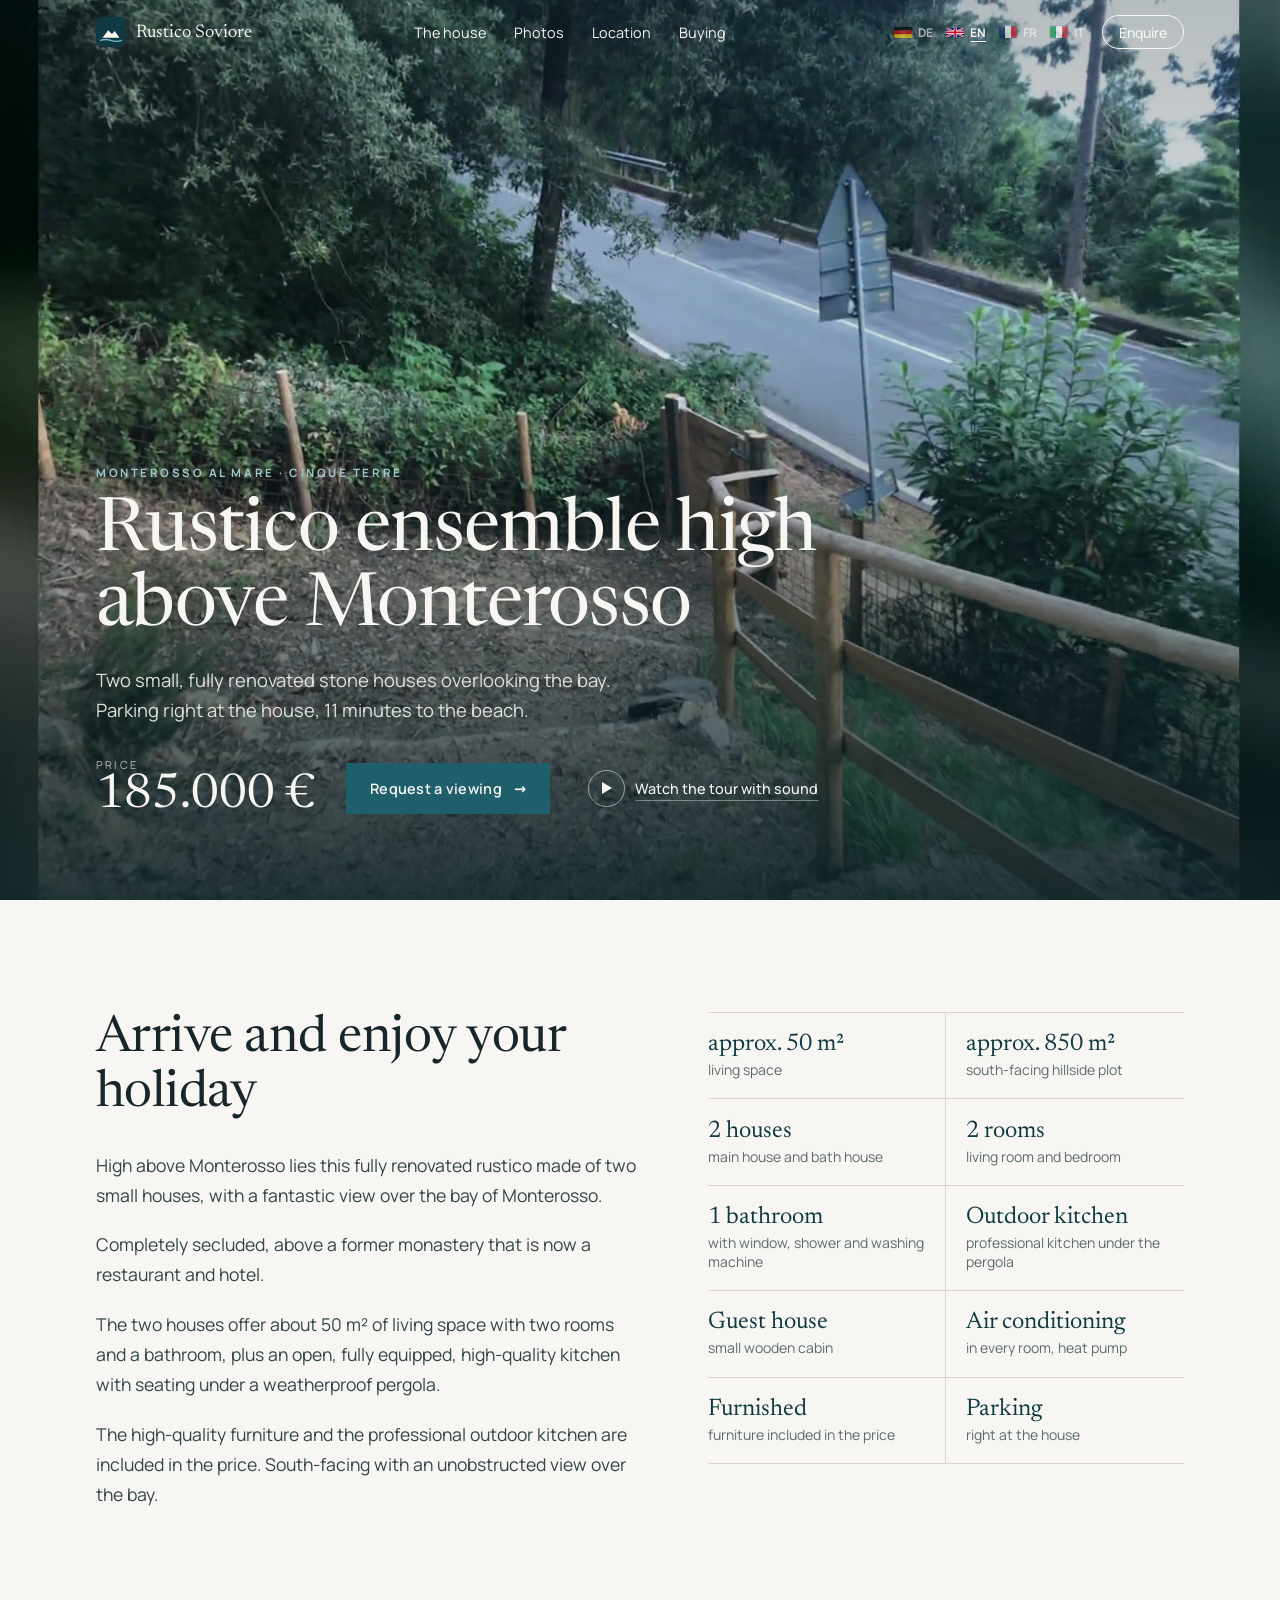
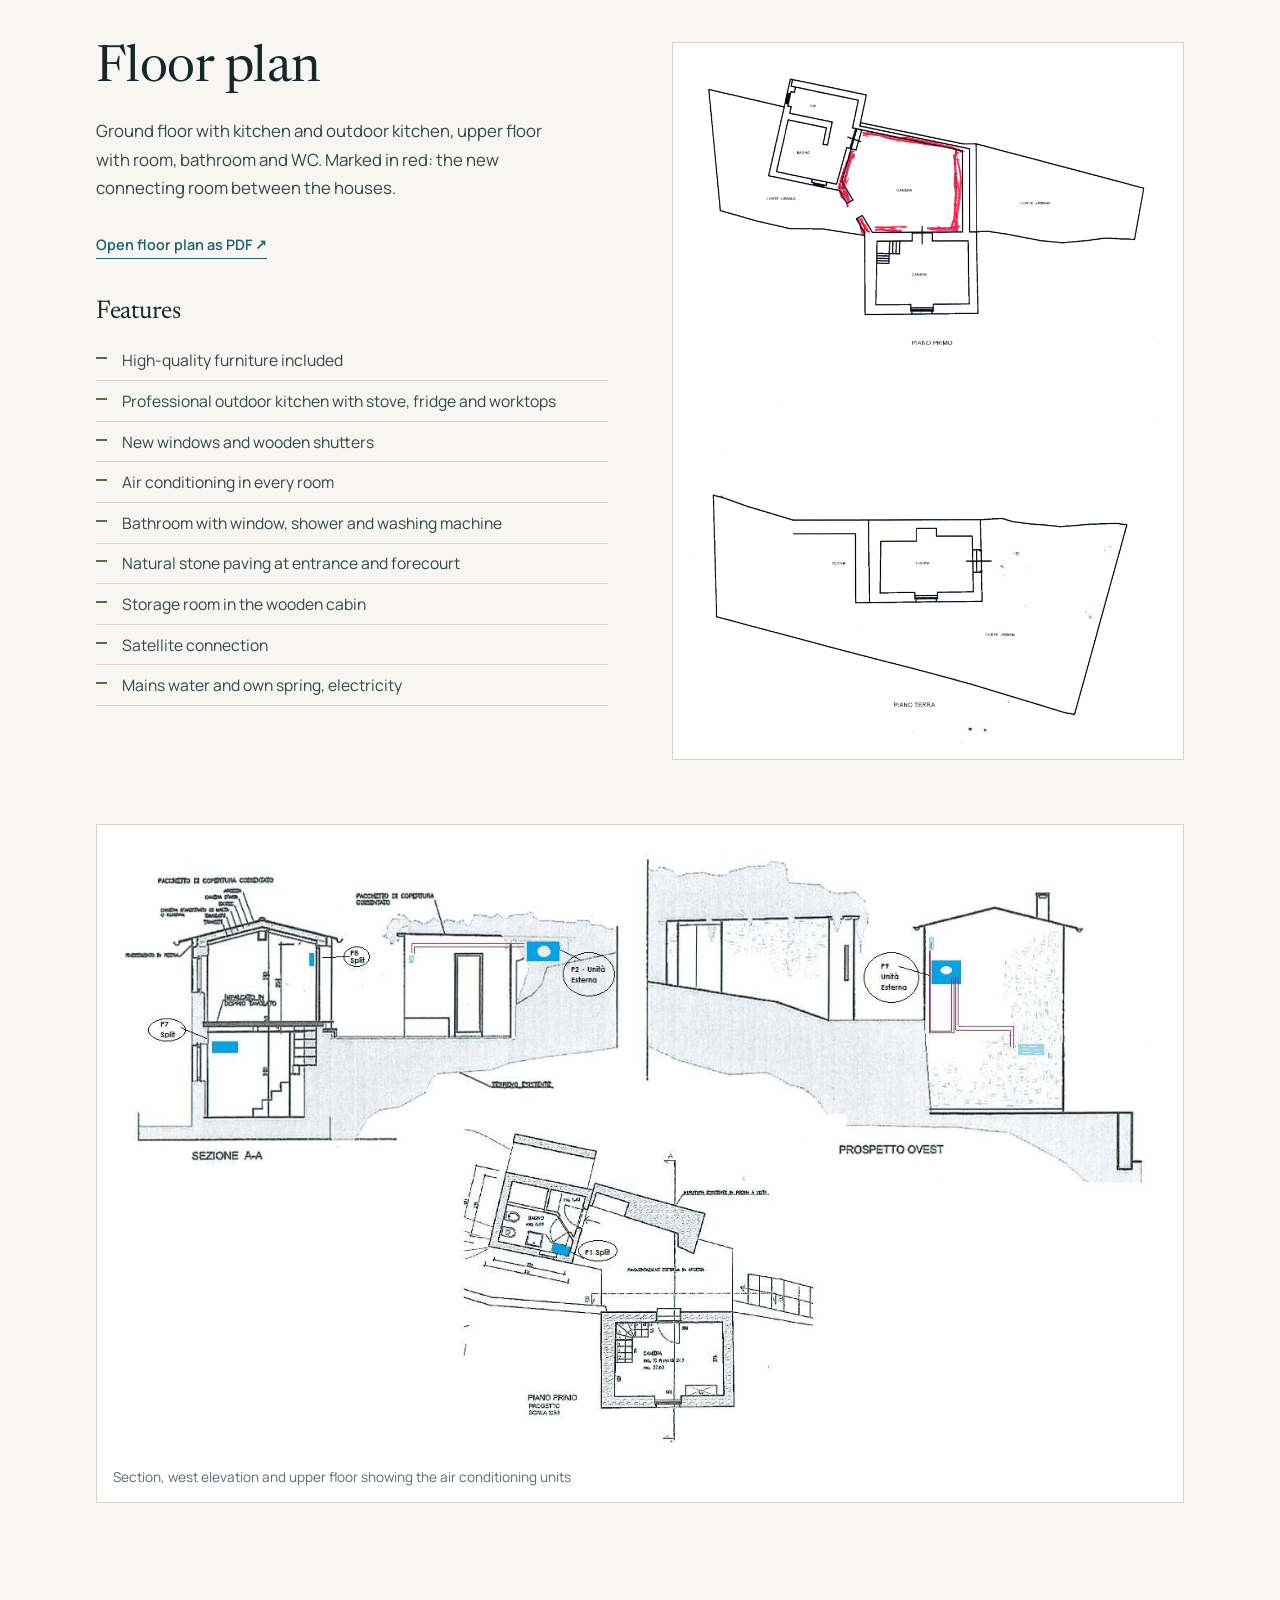
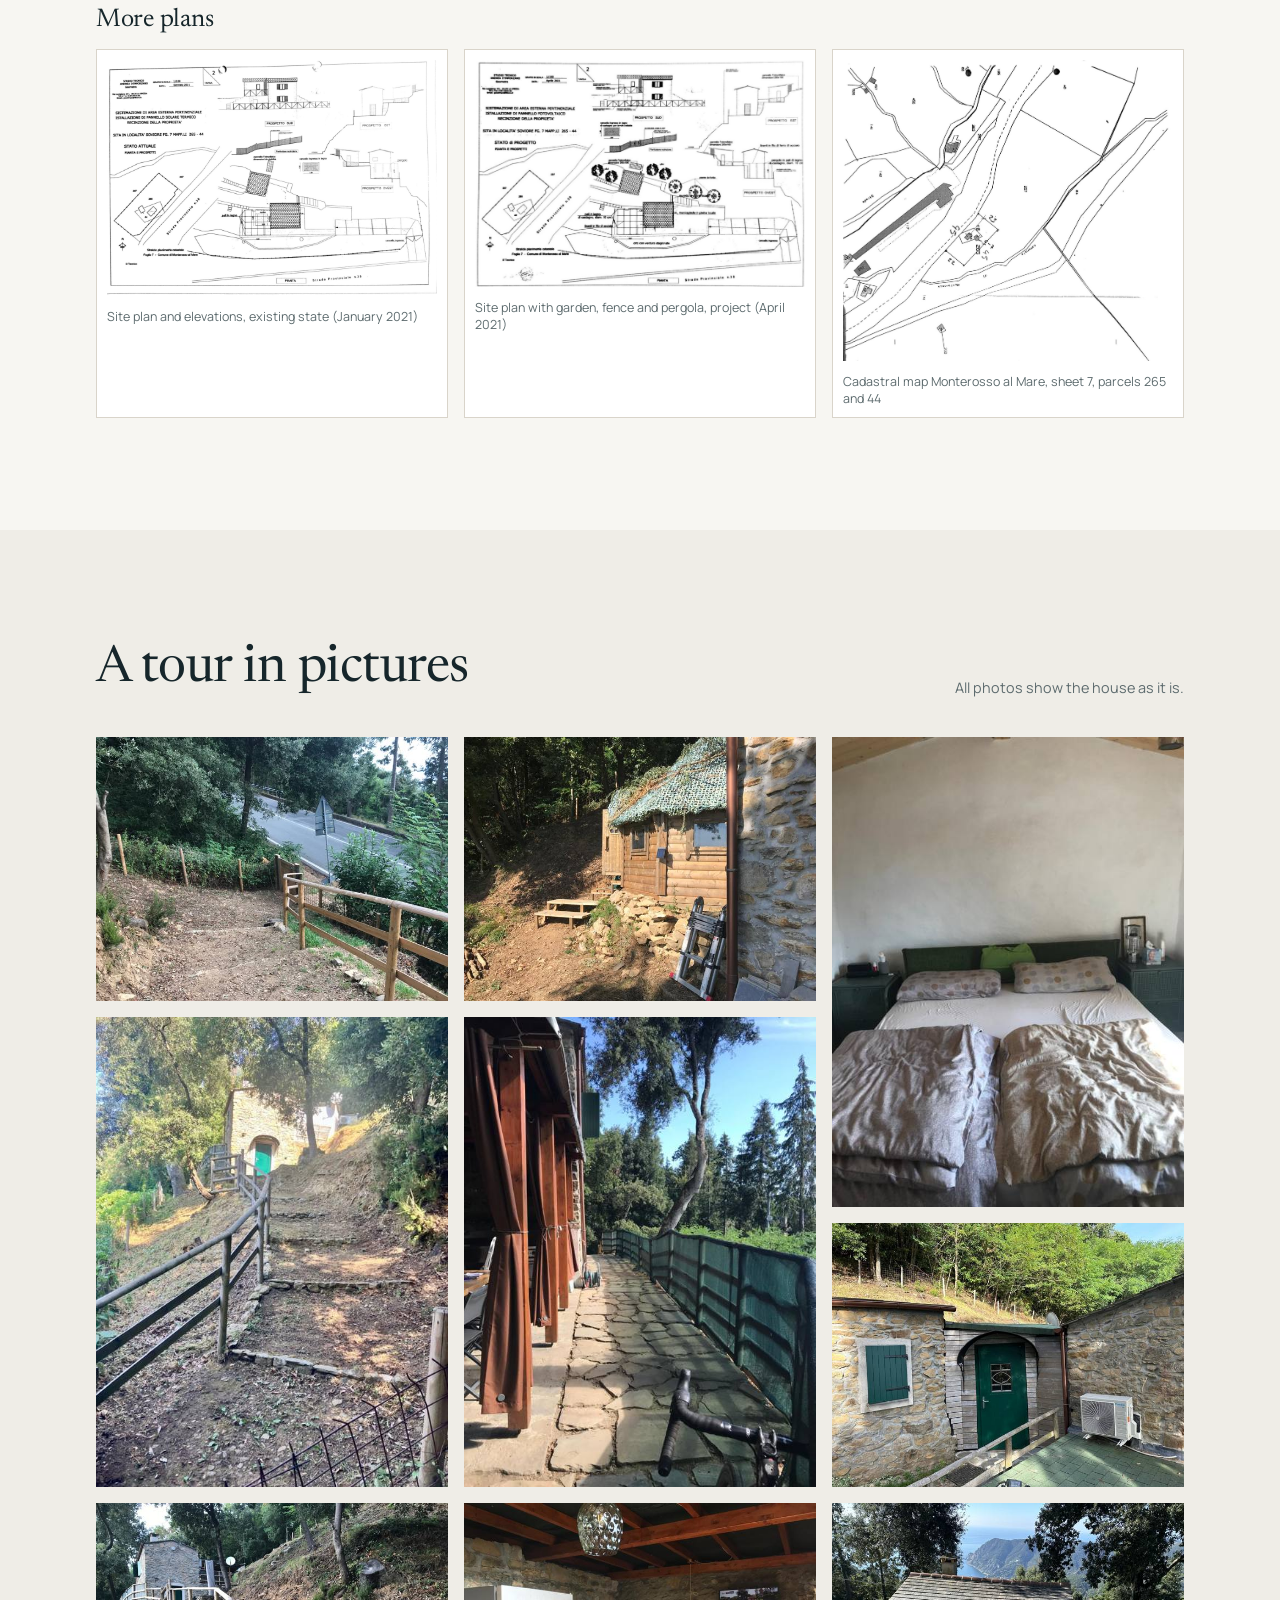
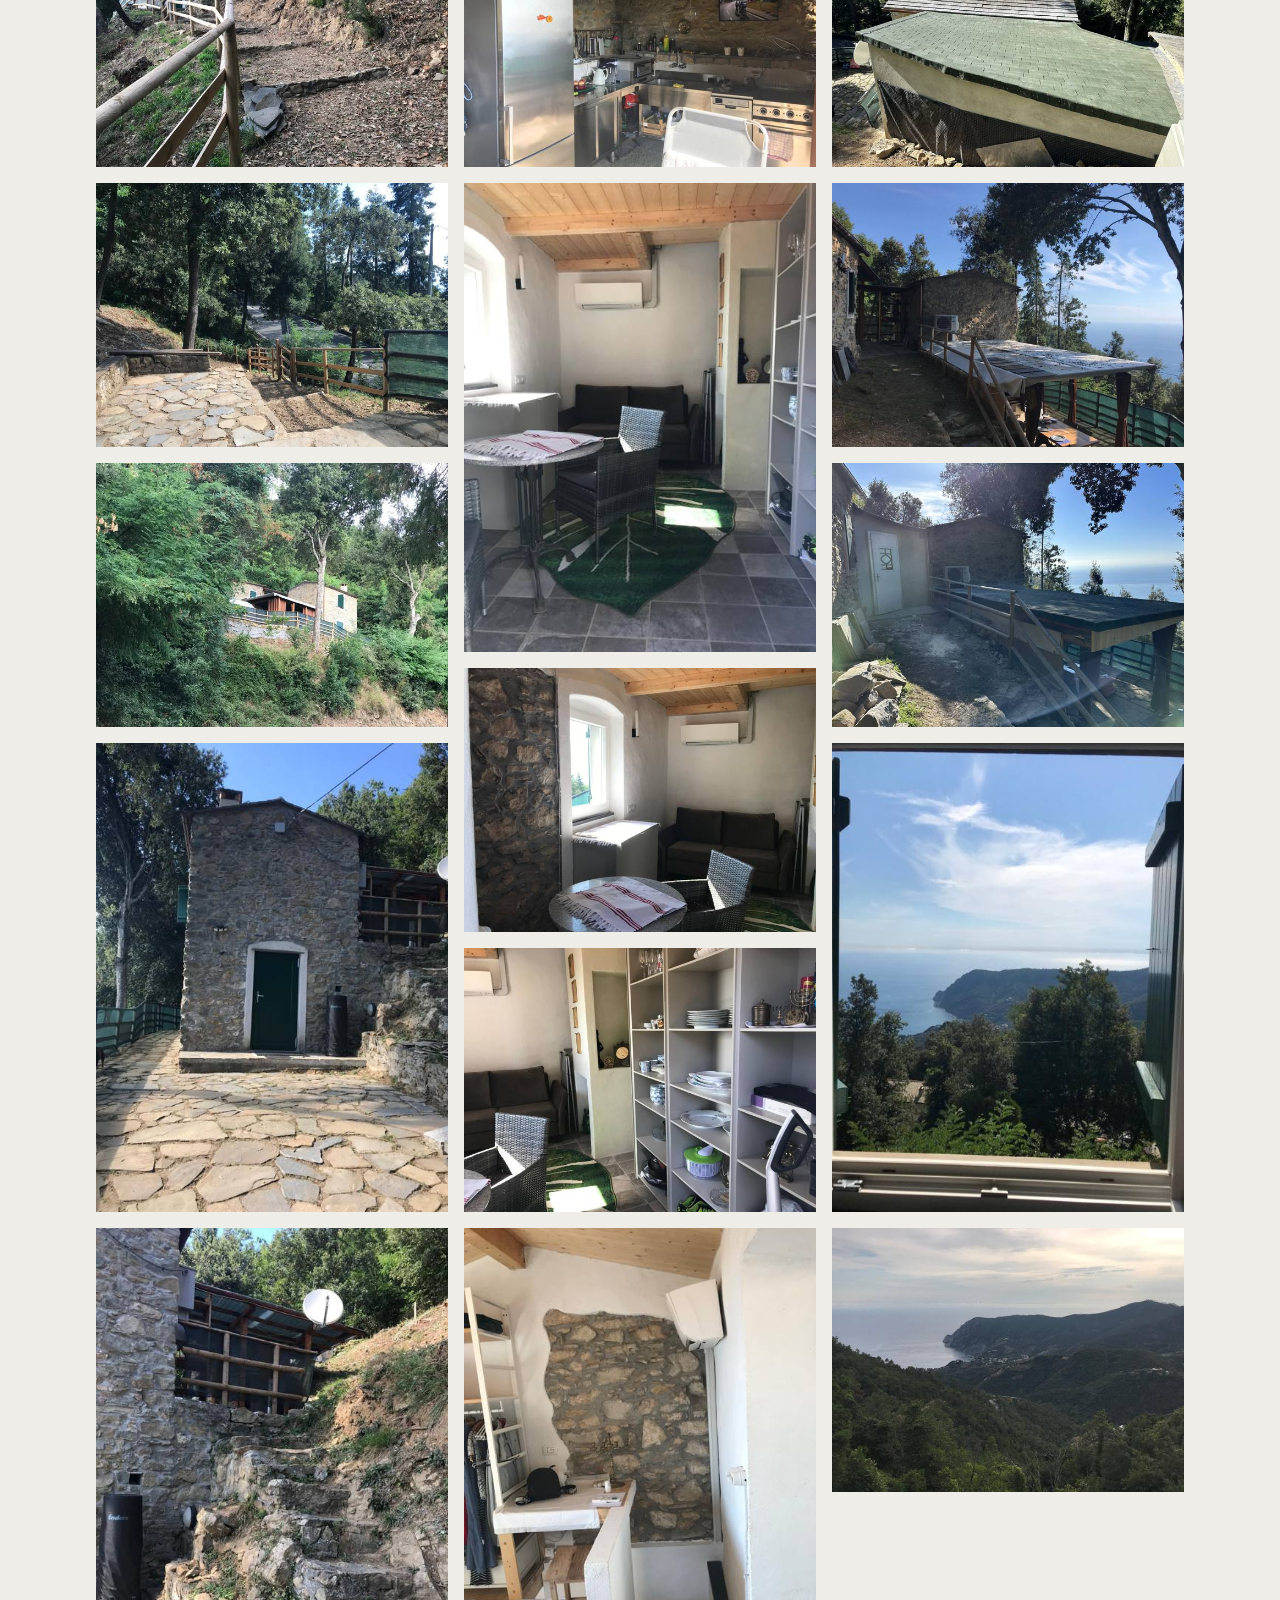
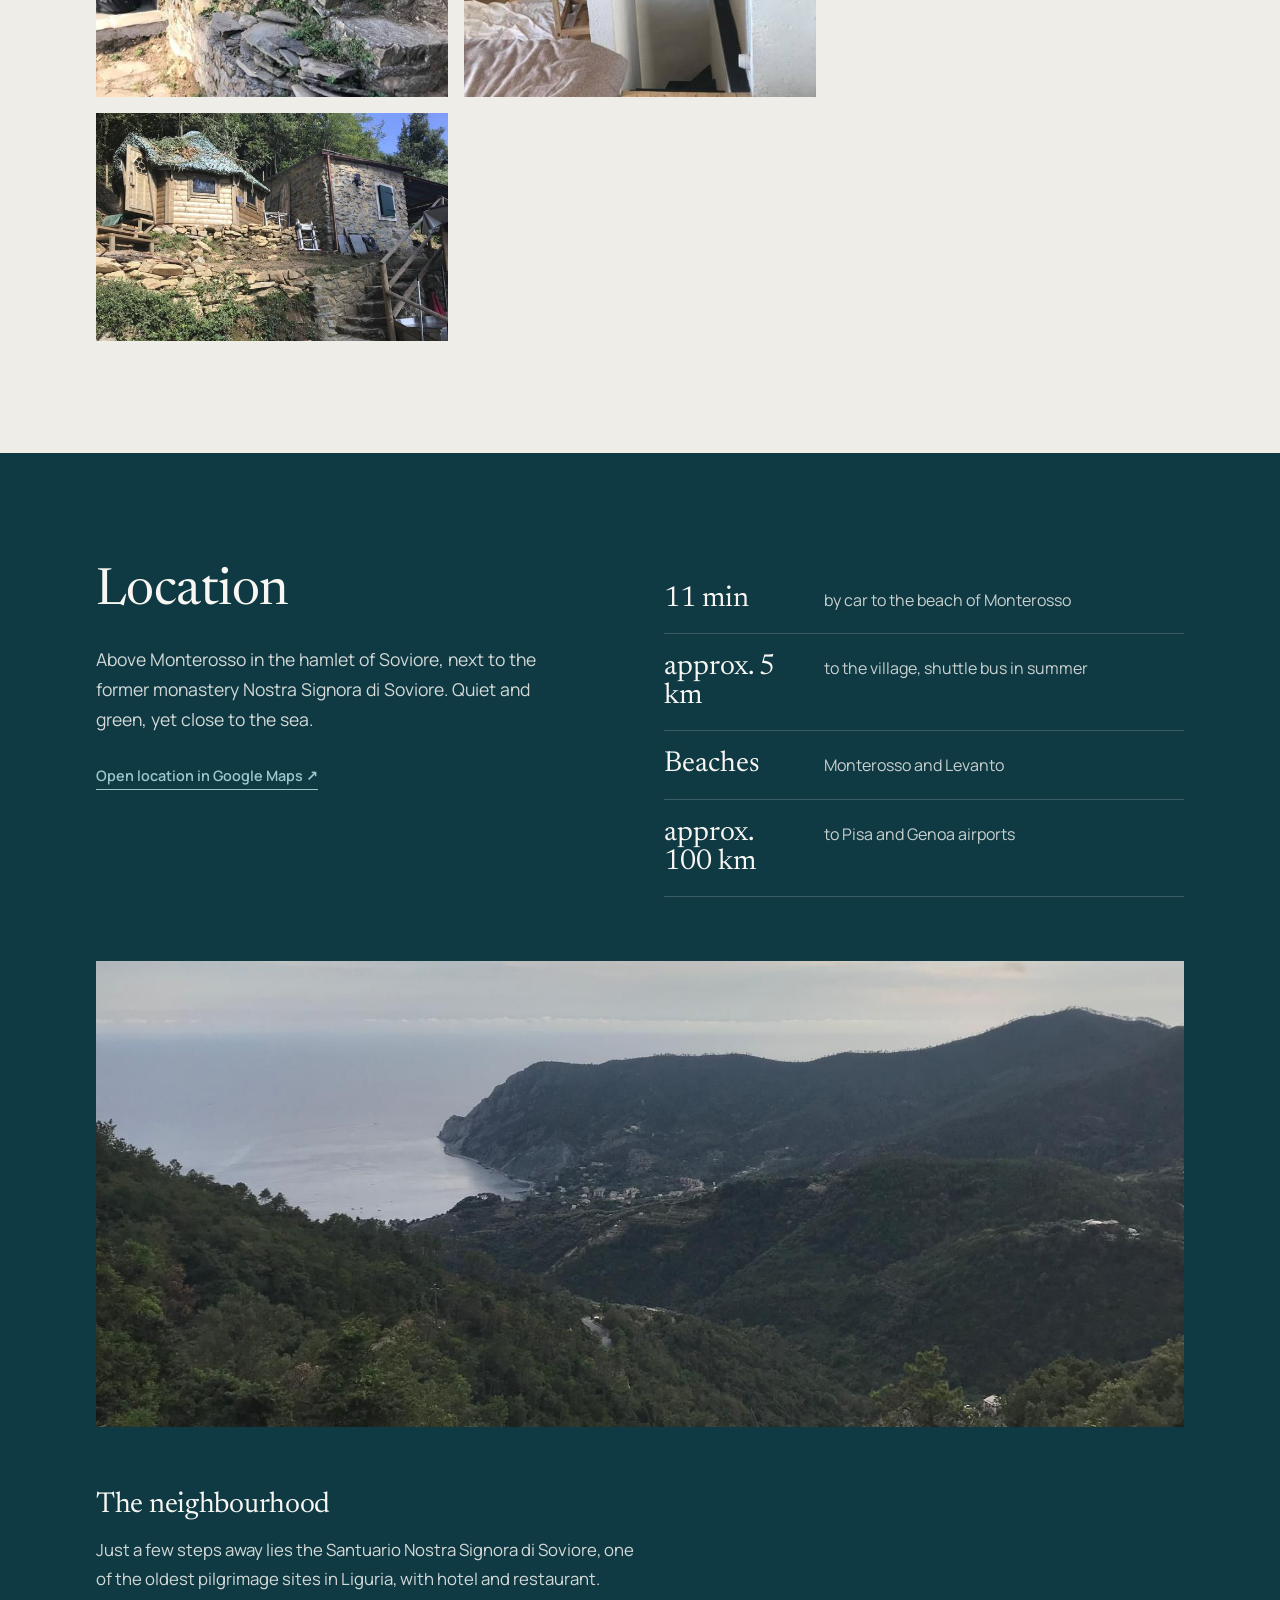
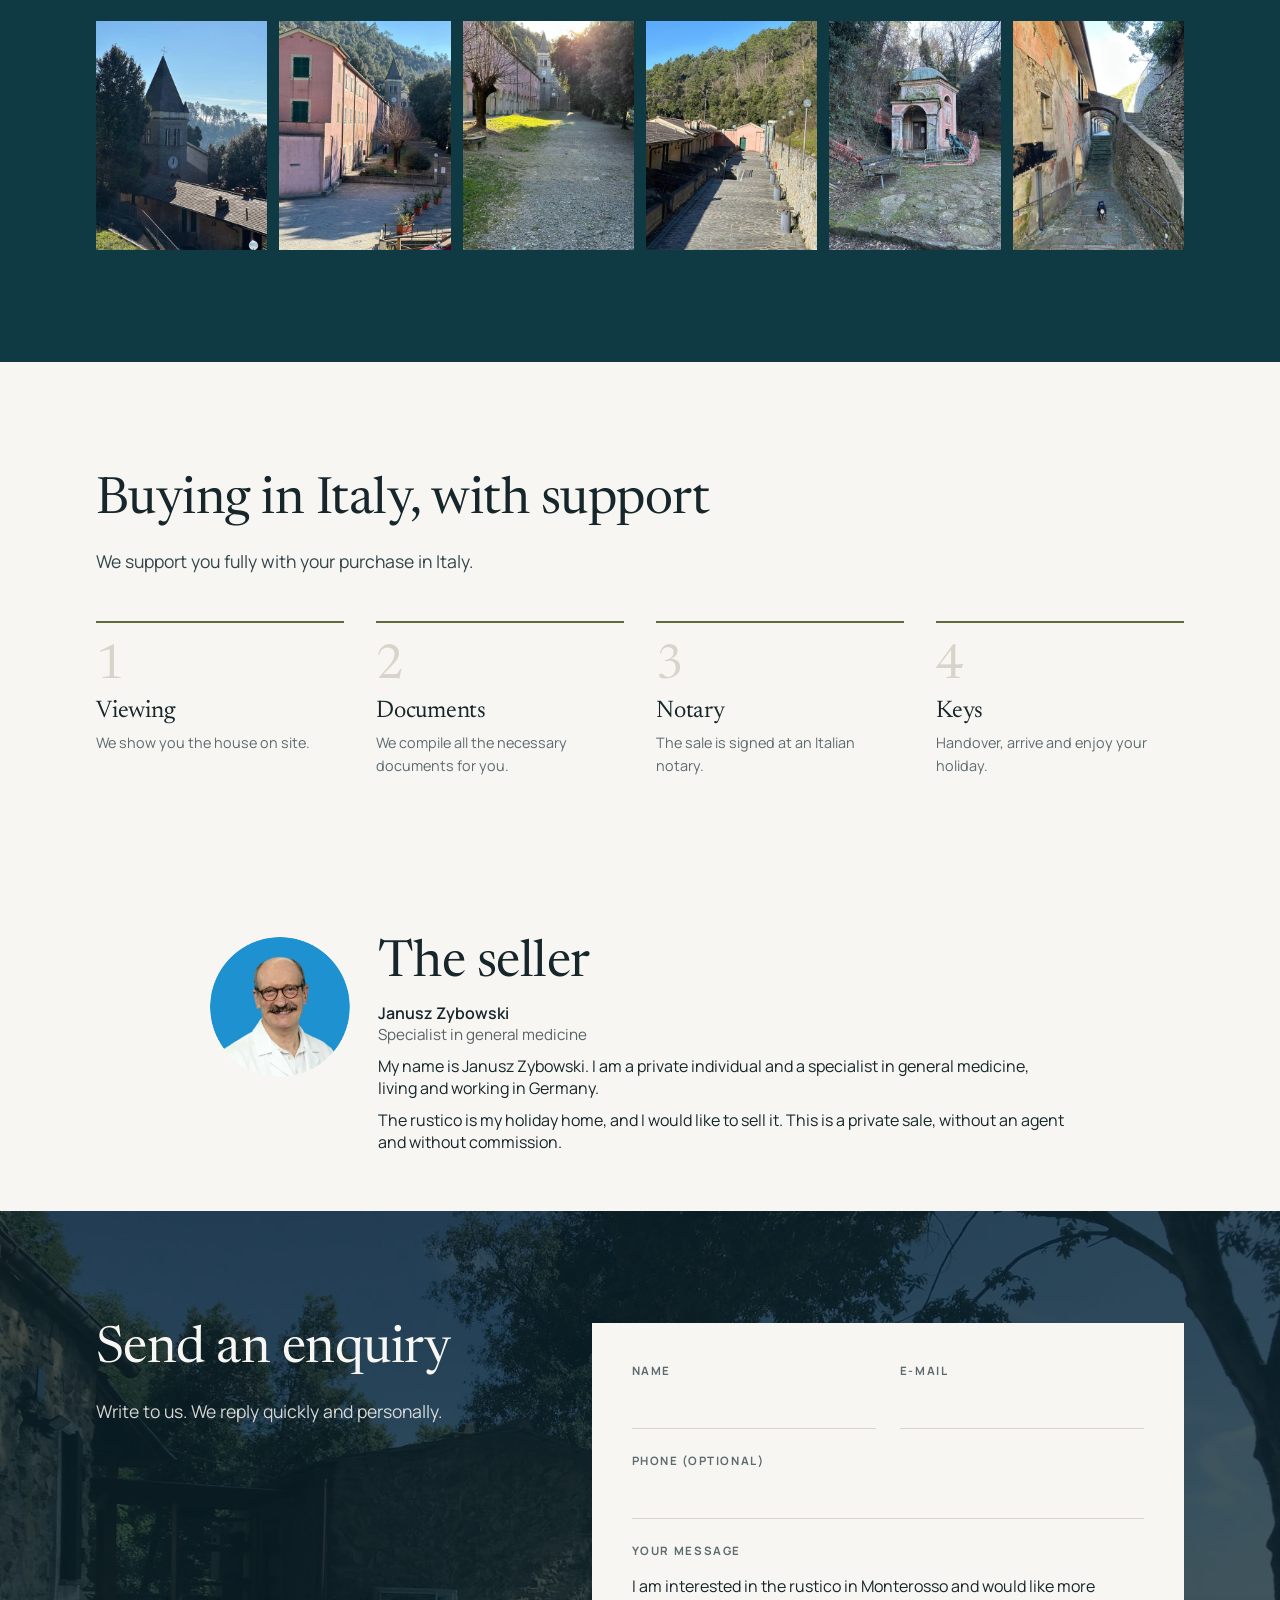
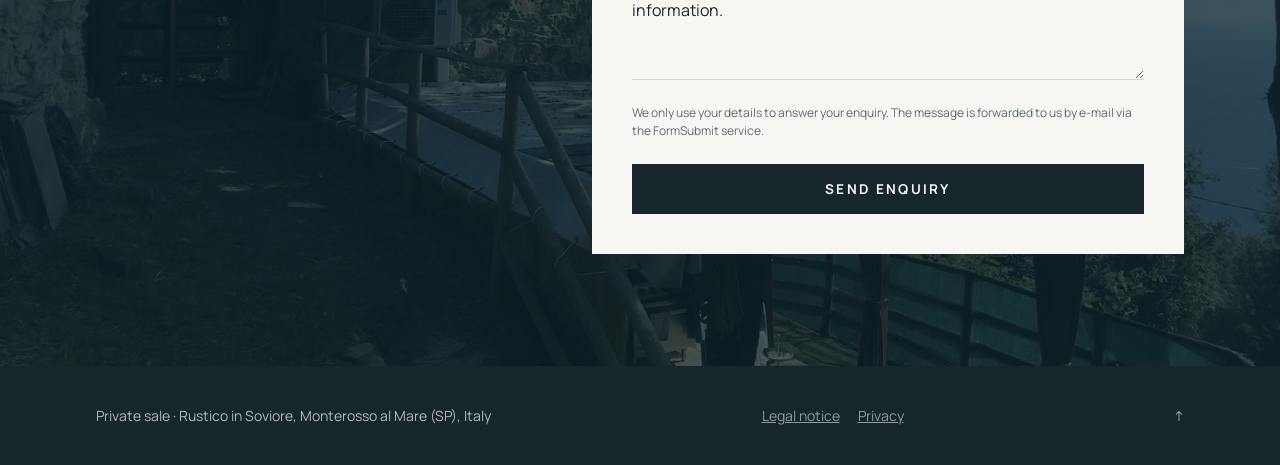
==== commit b257fbb0: "Weitere Pläne: Lageplan Bestand und Projekt 2021, Katasterplan (Eigentümername entfernt) Co-Authored" ====
--- a/en/index.html
+++ b/en/index.html
@@ -51,6 +51,7 @@
     <h3 class="equip-title">Features</h3><ul class="equip"><li>High-quality furniture included</li><li>Professional outdoor kitchen with stove, fridge and worktops</li><li>New windows and wooden shutters</li><li>Air conditioning in every room</li><li>Bathroom with window, shower and washing machine</li><li>Natural stone paving at entrance and forecourt</li><li>Storage room in the wooden cabin</li><li>Satellite connection</li><li>Mains water and own spring, electricity</li></ul></div>
   <a class="plan-img" href="../grundriss.png" target="_blank" rel="noopener"><img src="../grundriss.png" alt="Floor plan" width="880" height="1260" loading="lazy"></a>
   <figure class="draw"><a href="../schnitt.jpg" target="_blank" rel="noopener"><img src="../schnitt.jpg" alt="Section, west elevation and upper floor showing the air conditioning units" width="1289" height="752" loading="lazy"></a><figcaption>Section, west elevation and upper floor showing the air conditioning units</figcaption></figure>
+  <div class="plans"><h3 class="equip-title">More plans</h3><div class="plans-grid"><figure class="draw"><a href="../plaene/lageplan-bestand.jpg" target="_blank" rel="noopener"><img src="../plaene/lageplan-bestand.jpg" alt="Site plan and elevations, existing state (January 2021)" loading="lazy"></a><figcaption>Site plan and elevations, existing state (January 2021)</figcaption></figure><figure class="draw"><a href="../plaene/lageplan-projekt.jpg" target="_blank" rel="noopener"><img src="../plaene/lageplan-projekt.jpg" alt="Site plan with garden, fence and pergola, project (April 2021)" loading="lazy"></a><figcaption>Site plan with garden, fence and pergola, project (April 2021)</figcaption></figure><figure class="draw"><a href="../plaene/katasterplan.jpg" target="_blank" rel="noopener"><img src="../plaene/katasterplan.jpg" alt="Cadastral map Monterosso al Mare, sheet 7, parcels 265 and 44" loading="lazy"></a><figcaption>Cadastral map Monterosso al Mare, sheet 7, parcels 265 and 44</figcaption></figure></div></div>
 </section>
 
 <section class="gallery" id="bilder">
--- a/style.css
+++ b/style.css
@@ -260,3 +260,8 @@
 .legal h2{margin:28px 0 8px;font-size:1.05rem}
 .legal p{margin:0 0 6px;line-height:1.6}
 .legal .back{margin-top:40px}
+
+.plans { grid-column: 1 / -1; }
+.plans-grid { margin-top: 1rem; display: grid; gap: 1rem; }
+@media (min-width: 900px) { .plans-grid { grid-template-columns: 1fr 1fr 1fr; } }
+.plans-grid .draw { grid-column: auto; padding: .6rem; } .plans-grid figcaption { font-size: .78rem; }
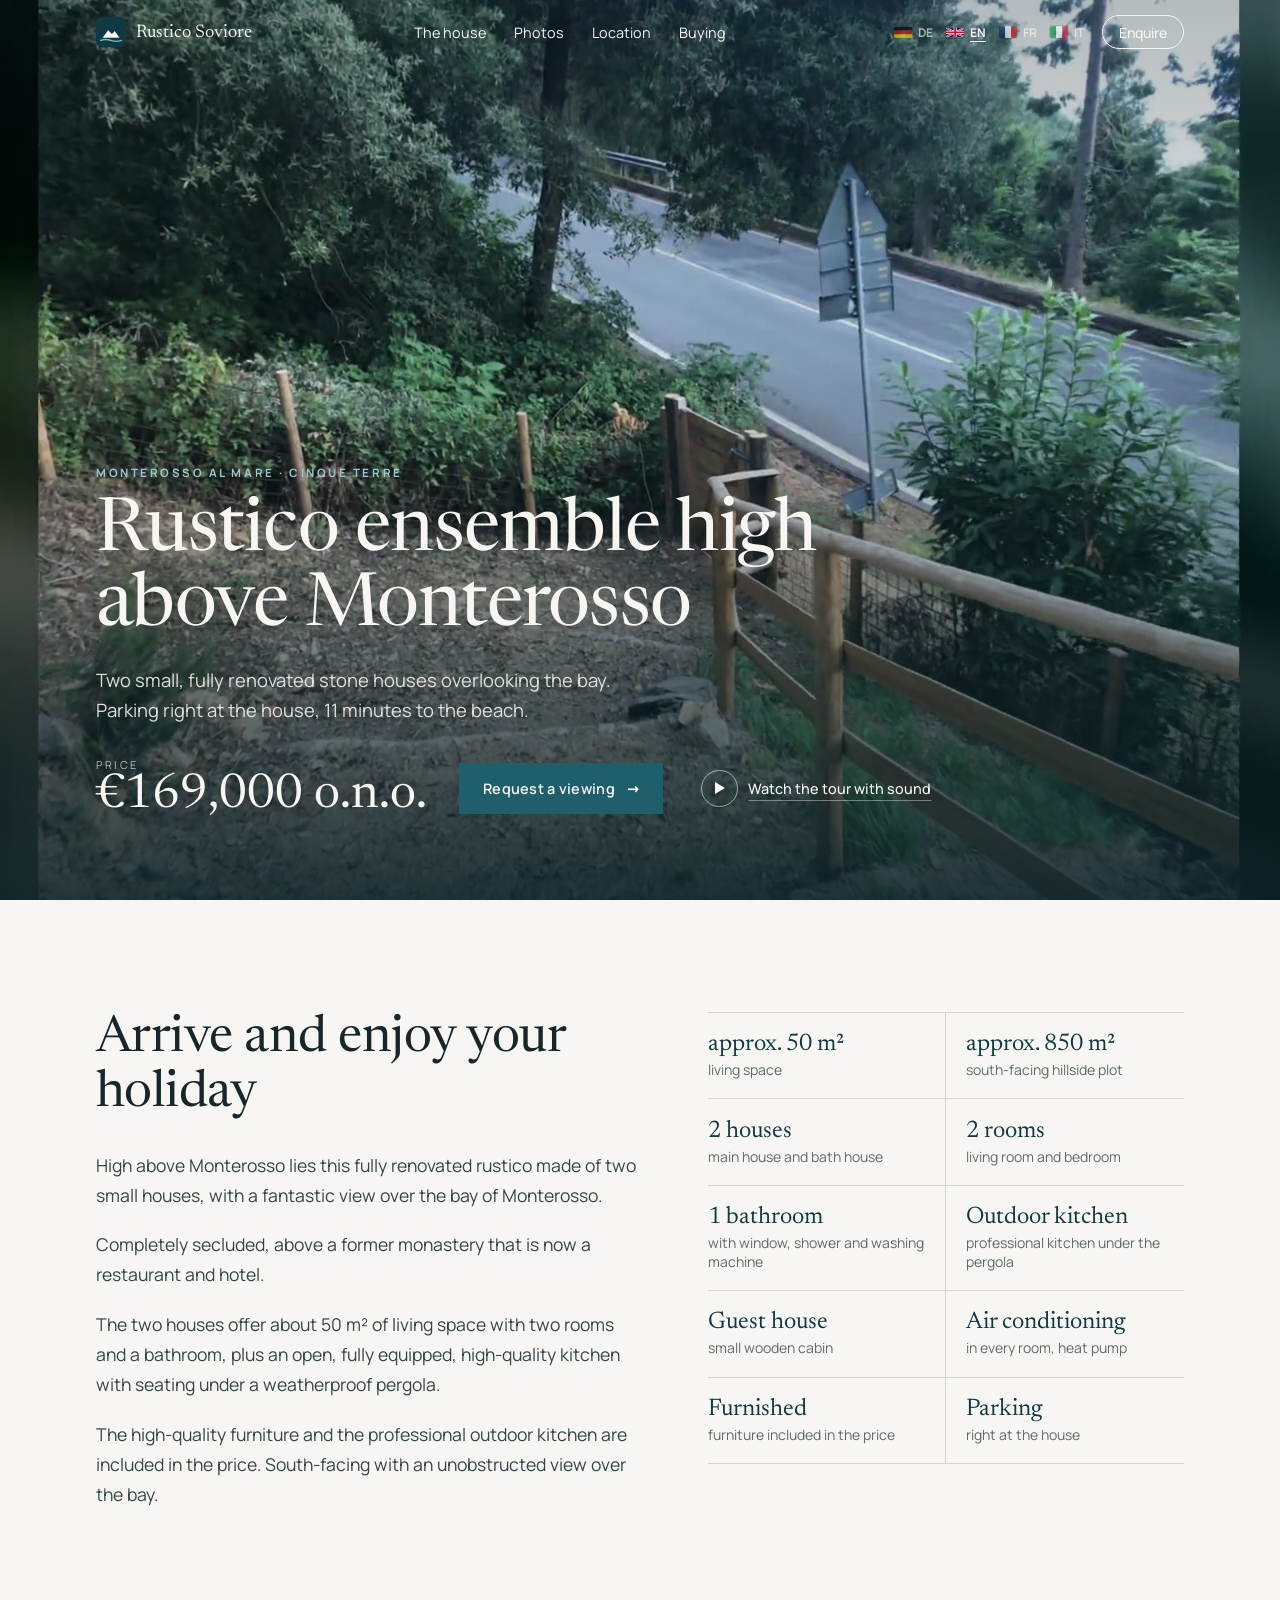
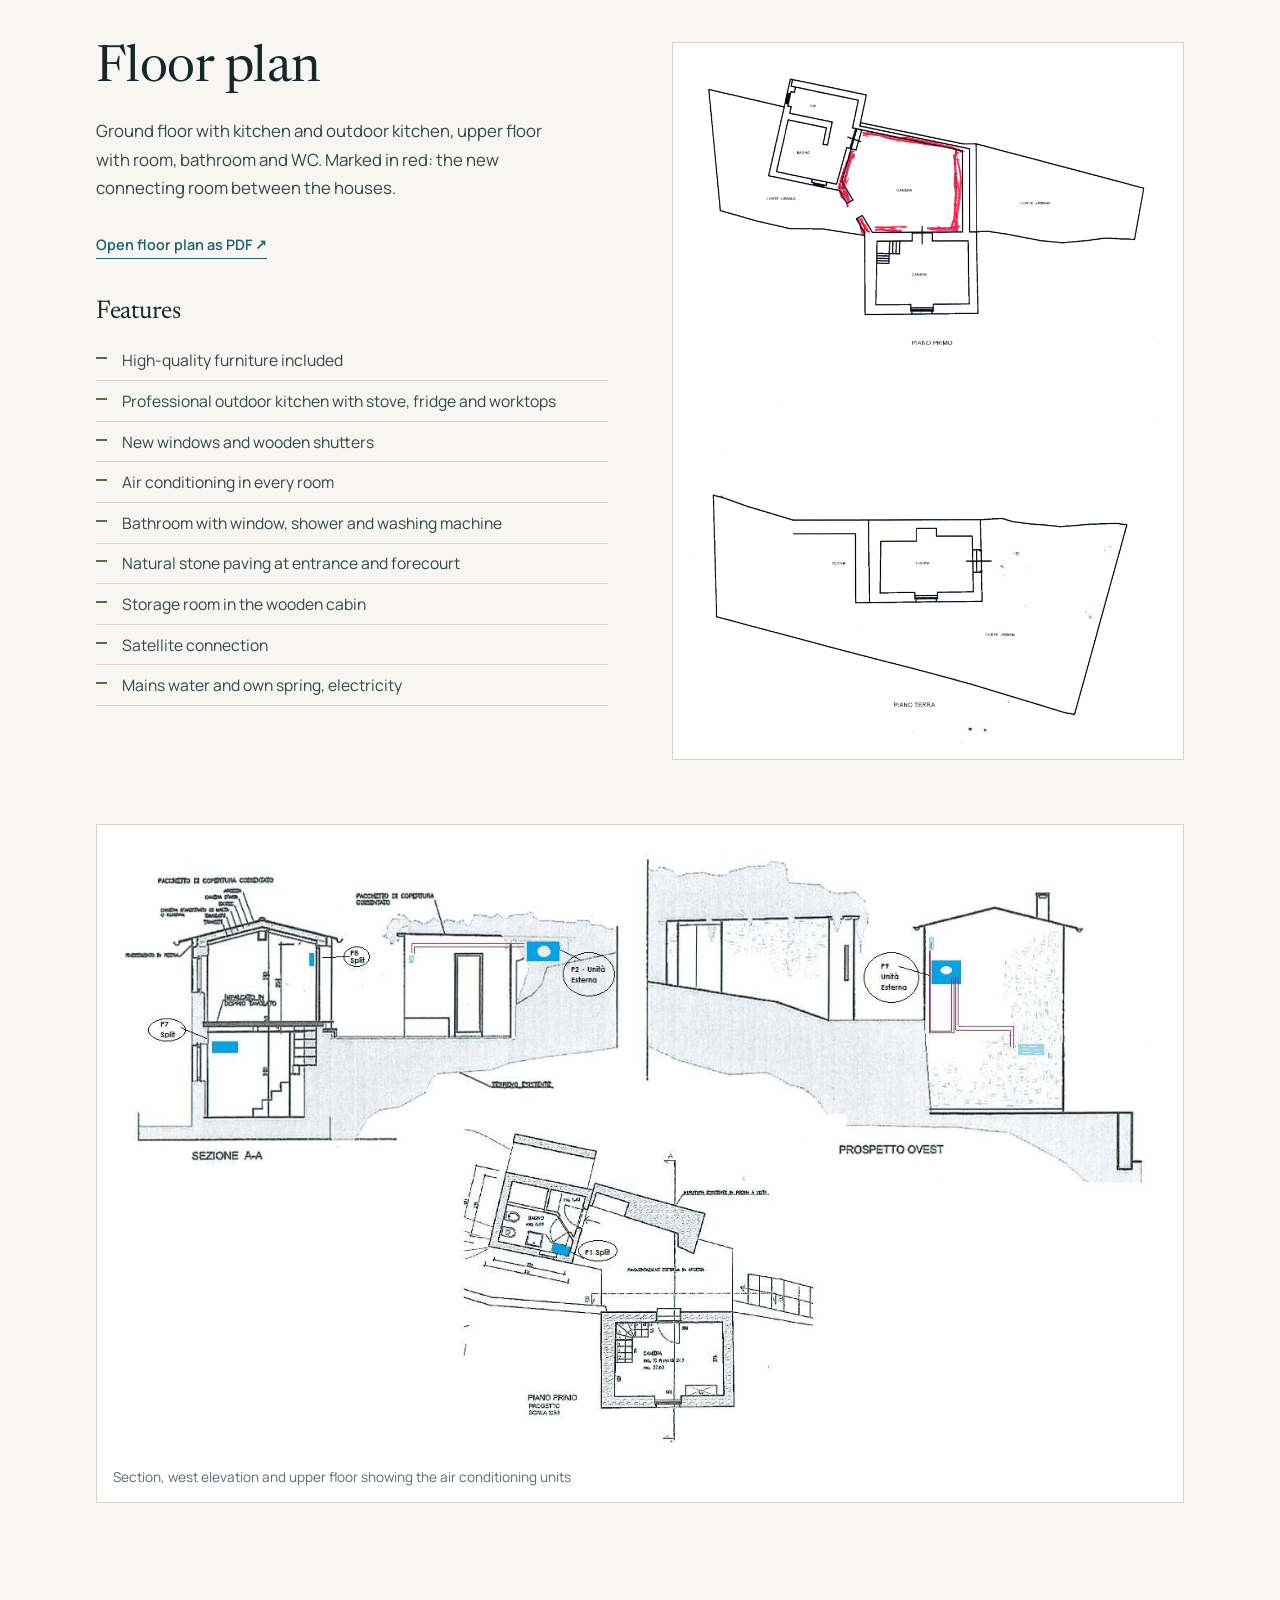
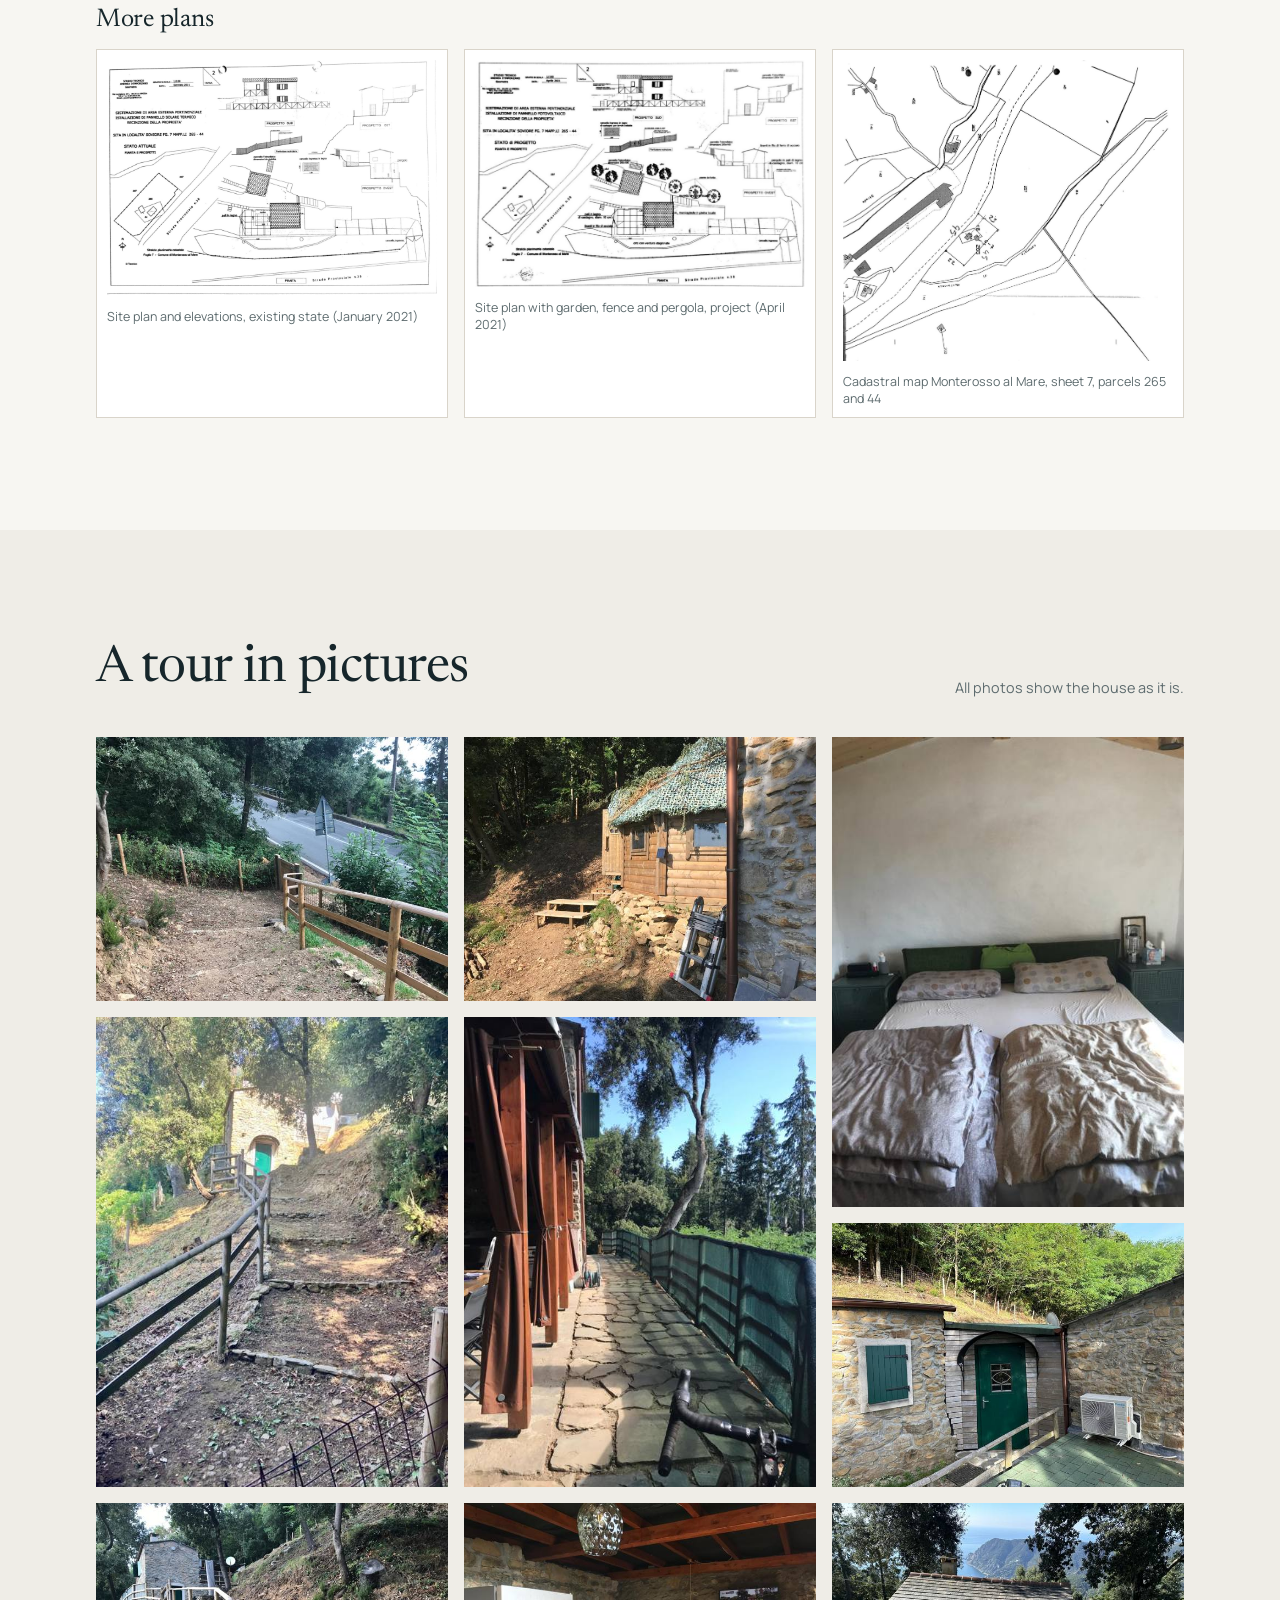
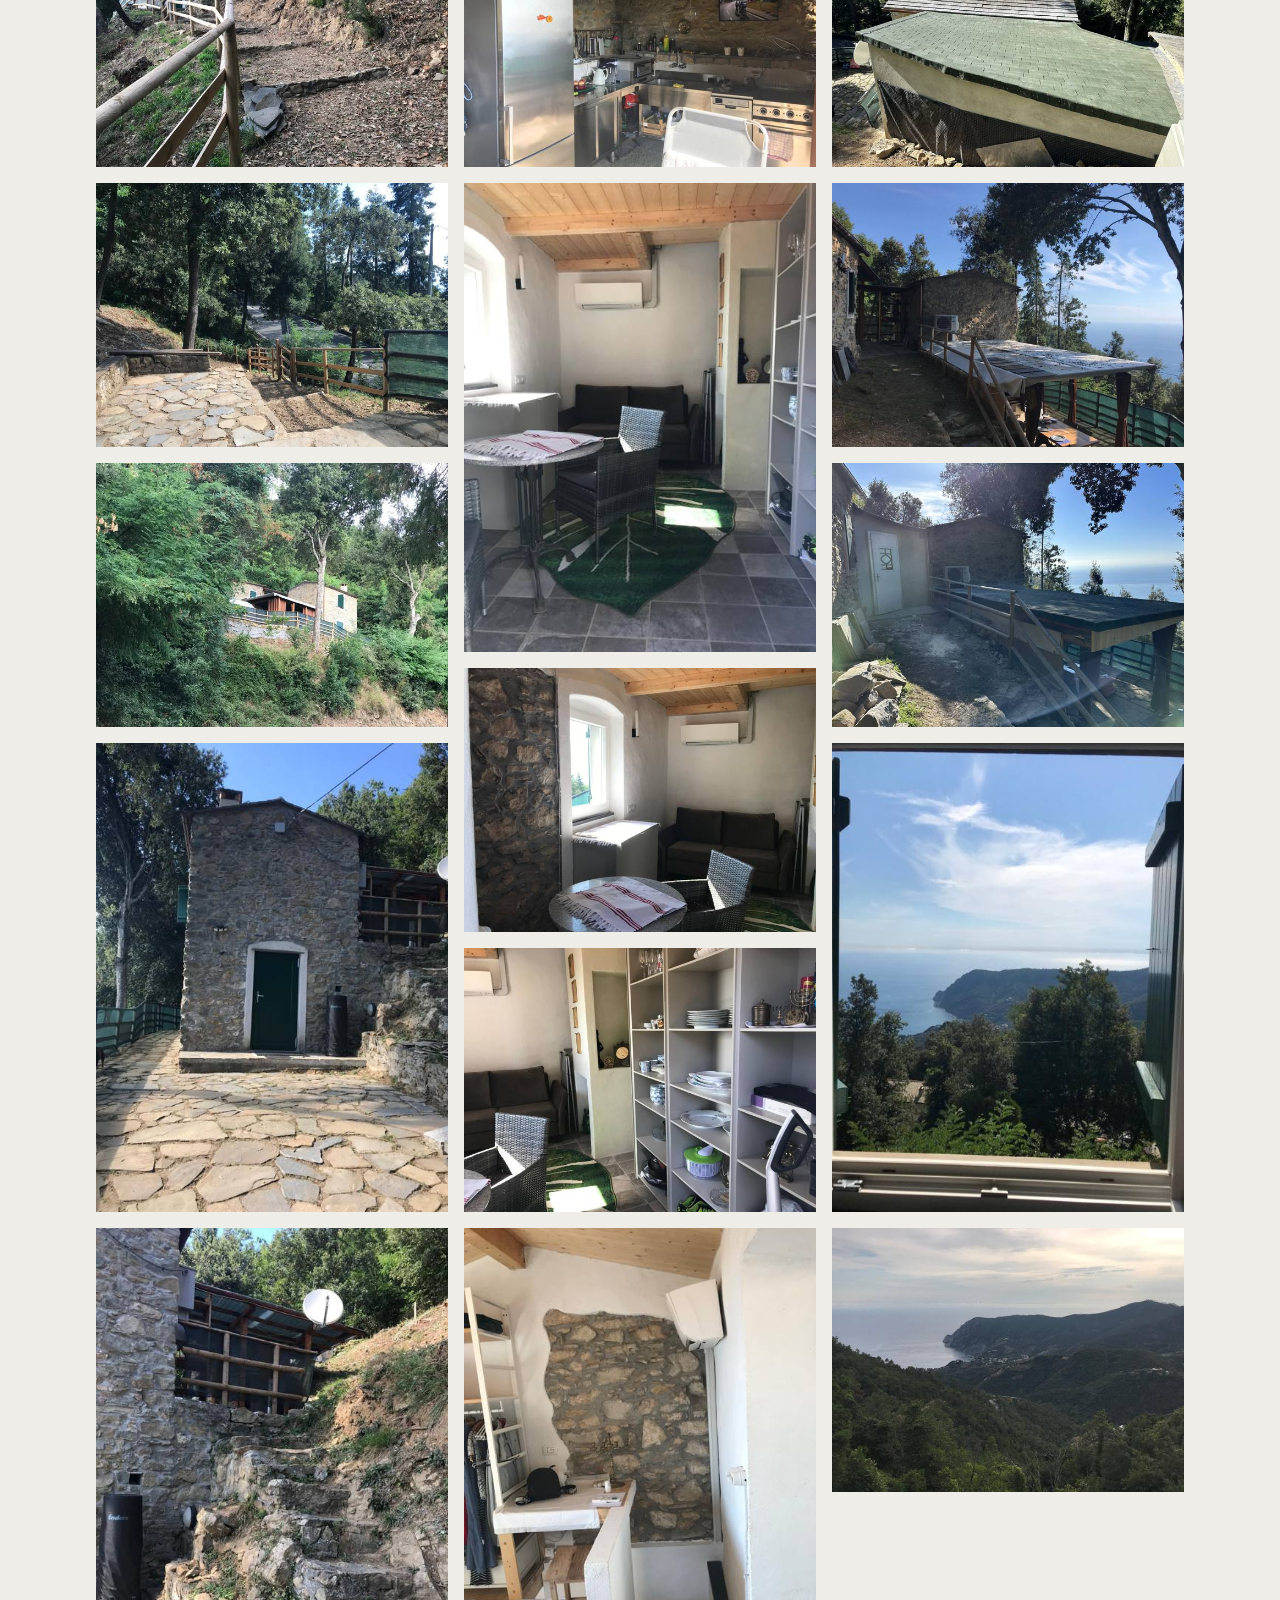
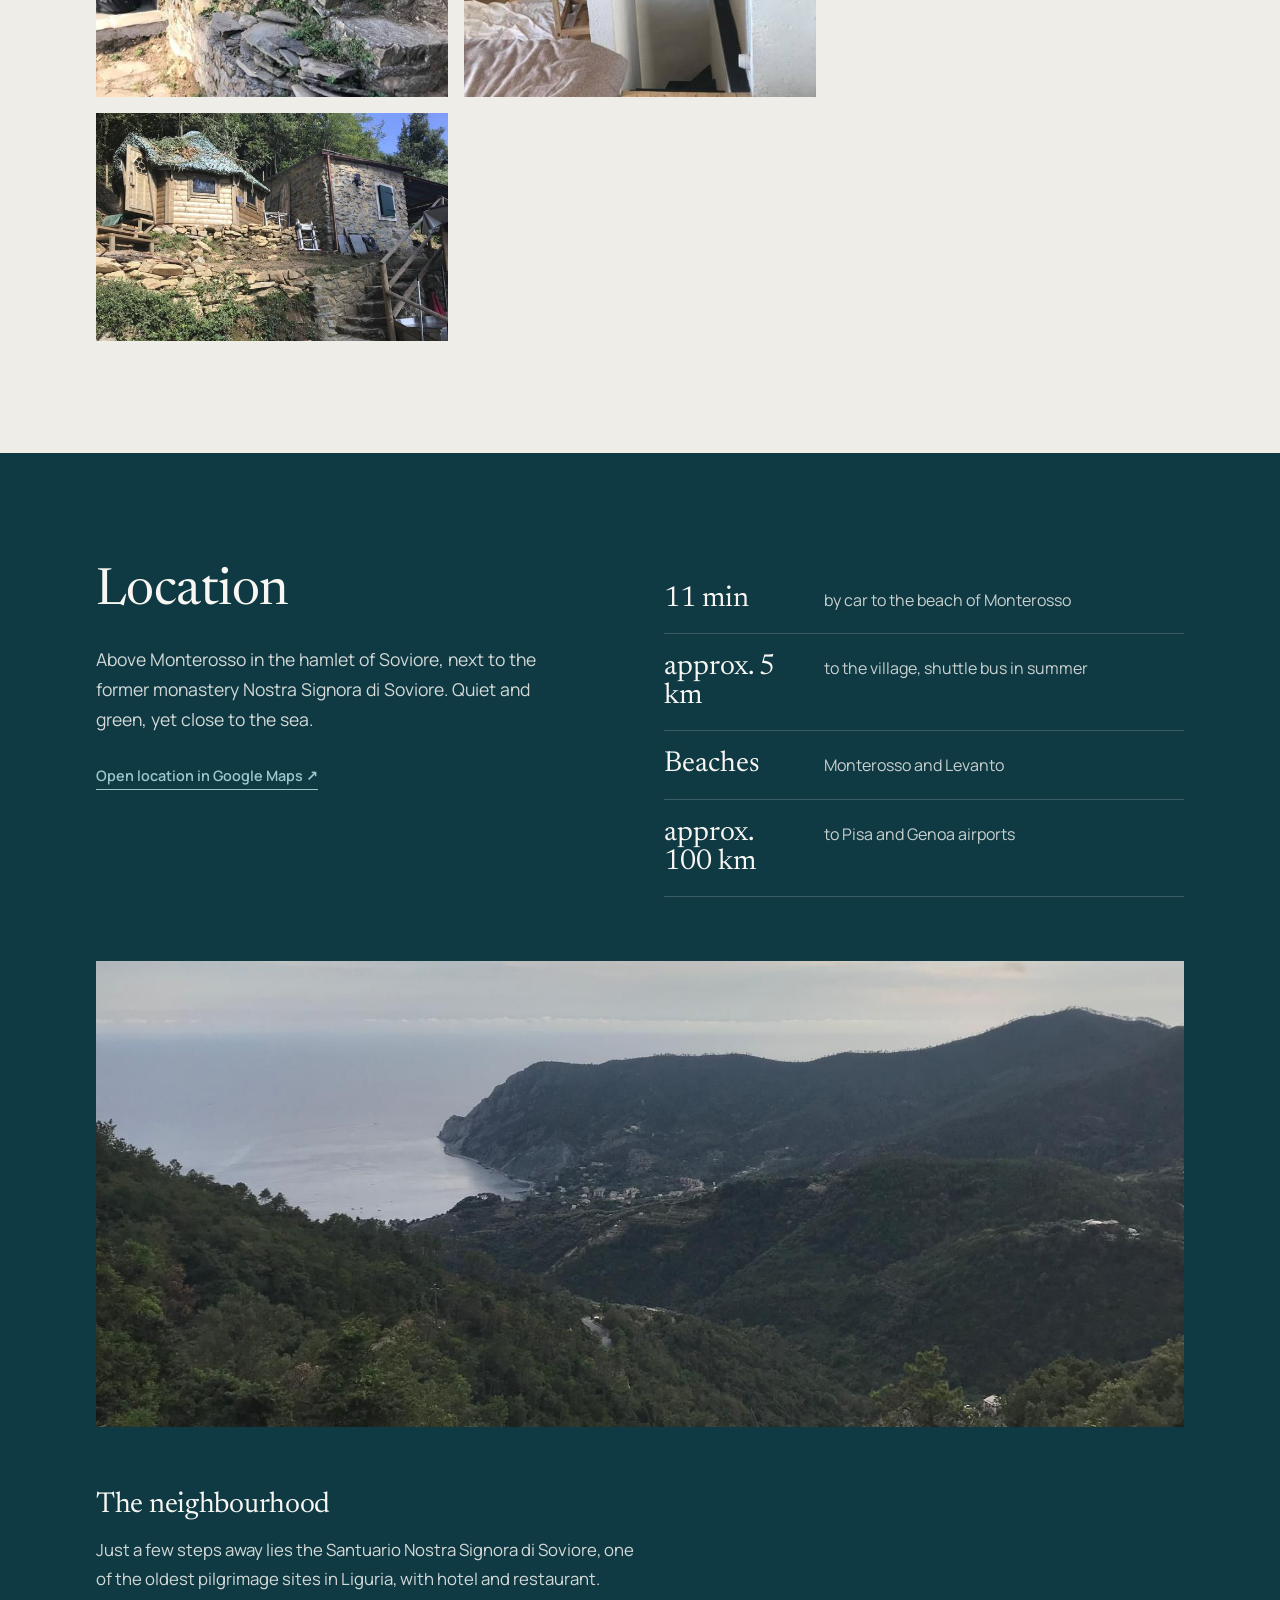
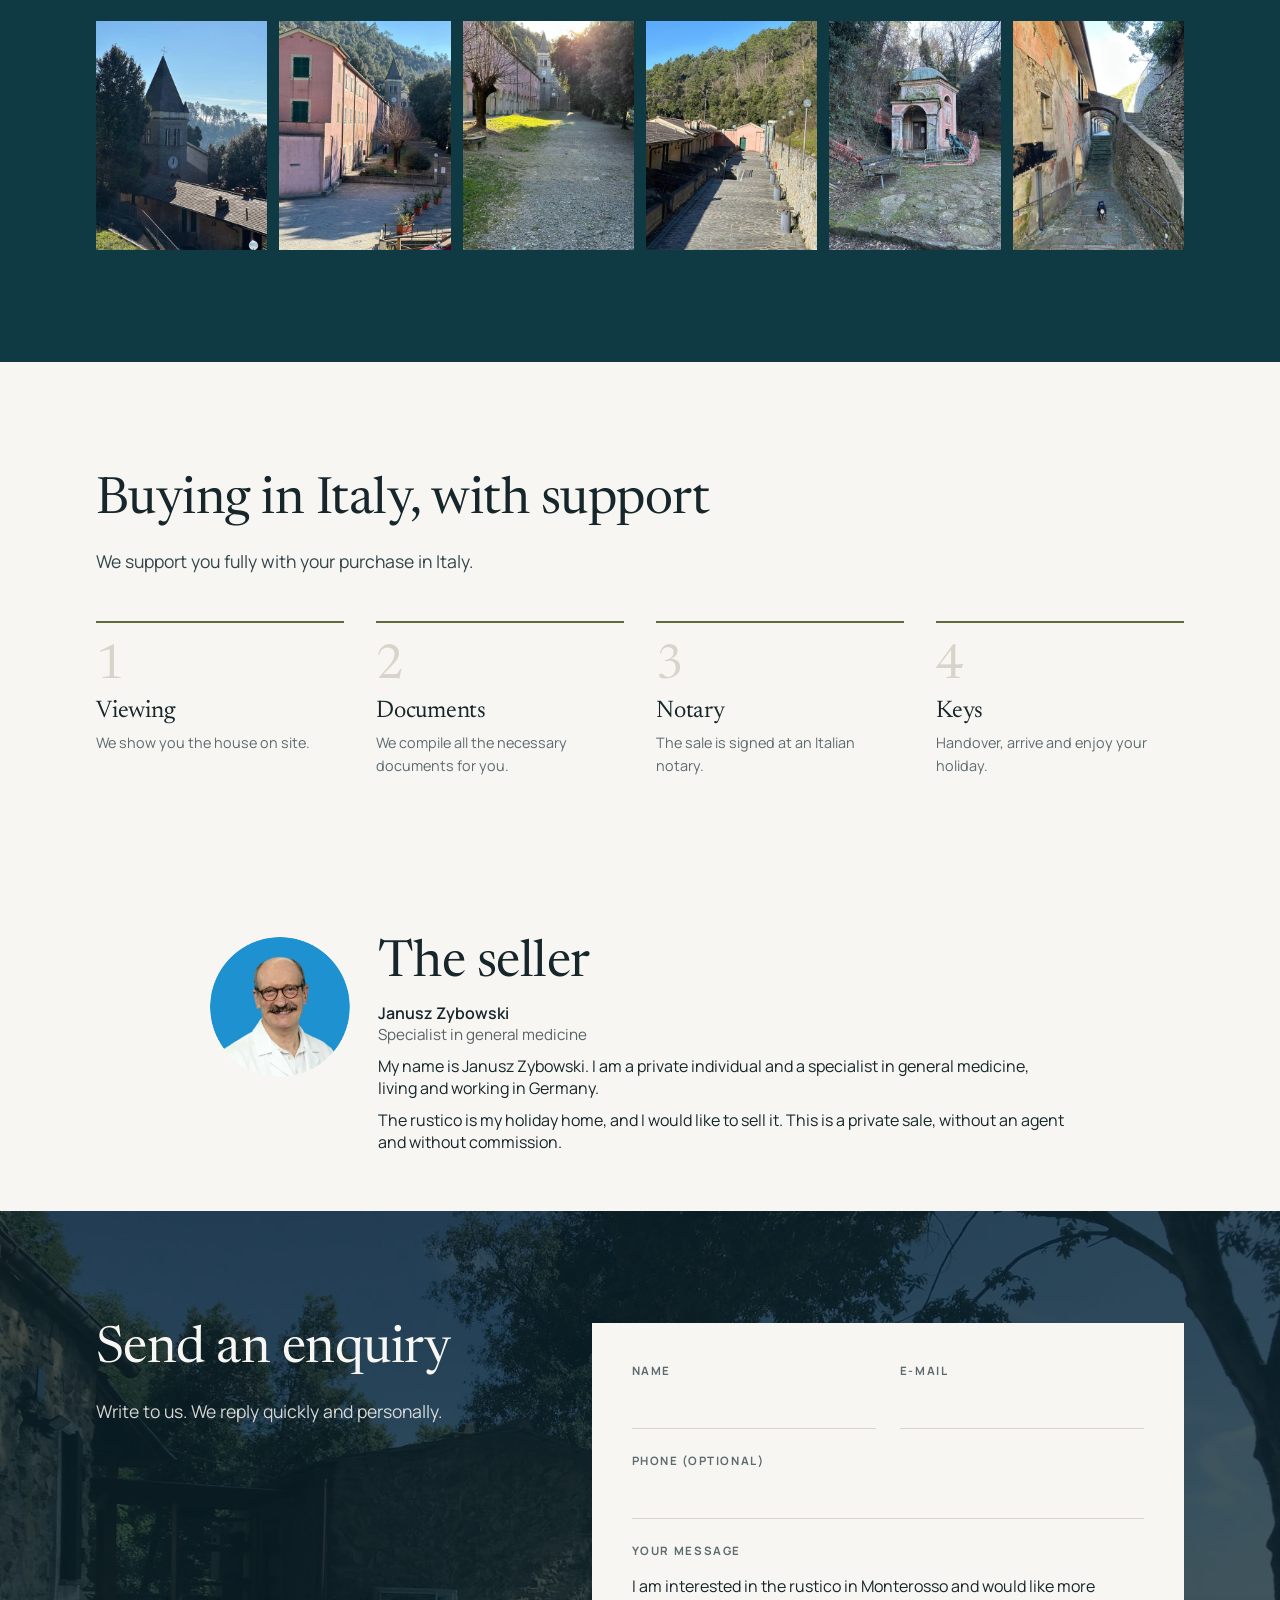
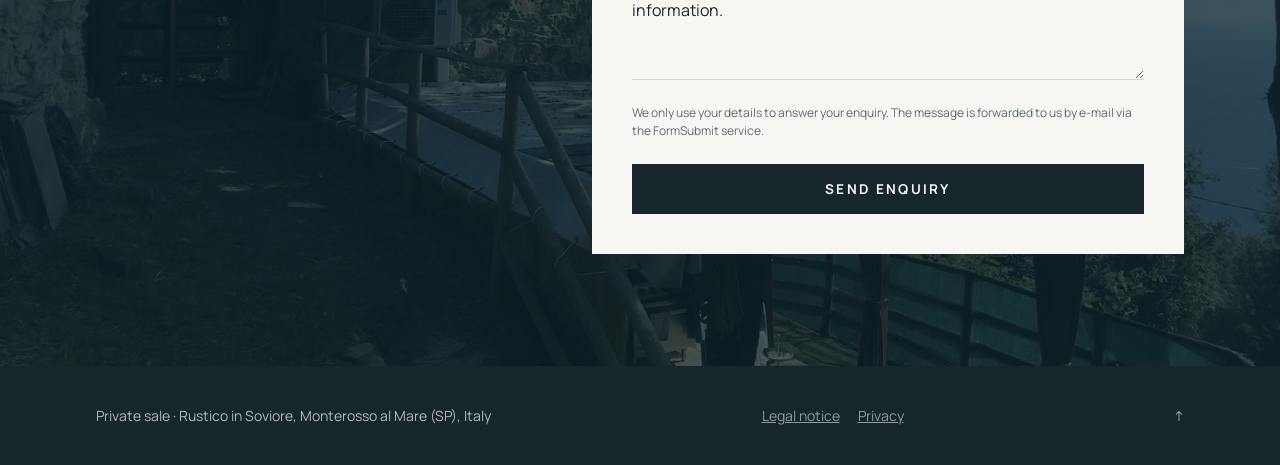
==== commit 2cb882f3: "Preis auf 169.000 EUR VHB gesenkt, Preisanzeige je Sprache price_display pro Sprache (VHB / o.n.o. /" ====
--- a/en/index.html
+++ b/en/index.html
@@ -3,11 +3,11 @@
 <head>
 <meta charset="utf-8">
 <meta name="viewport" content="width=device-width, initial-scale=1">
-<title>Rustico with sea view in Monterosso al Mare · €185,000</title>
+<title>Rustico with sea view in Monterosso al Mare · €169,000 o.n.o.</title>
 <meta name="description" content="Fully renovated rustico of two stone houses high above Monterosso, Cinque Terre. Parking at the house, 11 minutes to the beach.">
 <link rel="canonical" href="https://rustico-monterosso.com/en/"><link rel="alternate" hreflang="de" href="https://rustico-monterosso.com/"><link rel="alternate" hreflang="en" href="https://rustico-monterosso.com/en/"><link rel="alternate" hreflang="fr" href="https://rustico-monterosso.com/fr/"><link rel="alternate" hreflang="it" href="https://rustico-monterosso.com/it/">
 <meta property="og:type" content="website">
-<meta property="og:title" content="Rustico with sea view in Monterosso al Mare · €185,000">
+<meta property="og:title" content="Rustico with sea view in Monterosso al Mare · €169,000 o.n.o.">
 <meta property="og:description" content="Fully renovated rustico of two stone houses high above Monterosso, Cinque Terre. Parking at the house, 11 minutes to the beach.">
 <meta property="og:url" content="https://rustico-monterosso.com/en/">
 <meta property="og:image" content="https://rustico-monterosso.com/og.jpg">
@@ -16,7 +16,7 @@
 <link rel="preload" href="../poster-quer.jpg" as="image" media="(min-aspect-ratio: 1/1)">
 <link rel="stylesheet" href="../fonts.css">
 <link rel="stylesheet" href="../style.css">
-<script type="application/ld+json">{"@context": "https://schema.org", "@type": "Offer", "name": "Rustico ensemble high above Monterosso", "price": "185000", "priceCurrency": "EUR", "url": "https://rustico-monterosso.com/en/", "image": "https://rustico-monterosso.com/og.jpg", "itemOffered": {"@type": "House", "name": "Rustico ensemble high above Monterosso", "floorSize": {"@type": "QuantitativeValue", "value": 50, "unitCode": "MTK"}, "numberOfRooms": 2, "address": {"@type": "PostalAddress", "addressLocality": "Monterosso al Mare", "addressRegion": "SP", "addressCountry": "IT"}}}</script>
+<script type="application/ld+json">{"@context": "https://schema.org", "@type": "Offer", "name": "Rustico ensemble high above Monterosso", "price": "169000", "priceCurrency": "EUR", "url": "https://rustico-monterosso.com/en/", "image": "https://rustico-monterosso.com/og.jpg", "itemOffered": {"@type": "House", "name": "Rustico ensemble high above Monterosso", "floorSize": {"@type": "QuantitativeValue", "value": 50, "unitCode": "MTK"}, "numberOfRooms": 2, "address": {"@type": "PostalAddress", "addressLocality": "Monterosso al Mare", "addressRegion": "SP", "addressCountry": "IT"}}}</script>
 </head>
 <body>
 <header class="bar" id="bar">
@@ -34,7 +34,7 @@
     <h1>Rustico ensemble high above Monterosso</h1>
     <p class="lead">Two small, fully renovated stone houses overlooking the bay. Parking right at the house, 11 minutes to the beach.</p>
     <div class="hero-row">
-      <div class="price"><small>Price</small><strong>185.000 €</strong></div>
+      <div class="price"><small>Price</small><strong>€169,000 o.n.o.</strong></div>
       <a class="visit-cta" href="#kontakt">Request a viewing <span aria-hidden="true">→</span></a>
       <button type="button" class="sound-cta" id="soundBtn"><span class="play" aria-hidden="true"><svg width="12" height="14" viewBox="0 0 12 14"><path d="M1 1l10 6-10 6z" fill="currentColor"/></svg></span>Watch the tour with sound</button>
     </div>
@@ -98,7 +98,7 @@
   </div>
 </section>
 </main>
-<div class="mbar" id="mbar"><div><small>Price</small><strong>185.000 €</strong></div><a href="#kontakt">Request a viewing →</a></div>
+<div class="mbar" id="mbar"><div><small>Price</small><strong>€169,000 o.n.o.</strong></div><a href="#kontakt">Request a viewing →</a></div>
 <footer class="foot"><div class="wrap"><span>Private sale · Rustico in Soviore, Monterosso al Mare (SP), Italy</span><span class="flinks"><a href="../en/impressum.html" class="flink">Legal notice</a><a href="../en/datenschutz.html" class="flink">Privacy</a></span><a href="#top" aria-label="top">↑</a></div></footer>
 
 <div class="modal" id="videoModal" hidden><div class="modal-in"><button type="button" class="close" data-close>Close ✕</button><video id="modalVideo" controls playsinline></video></div></div>
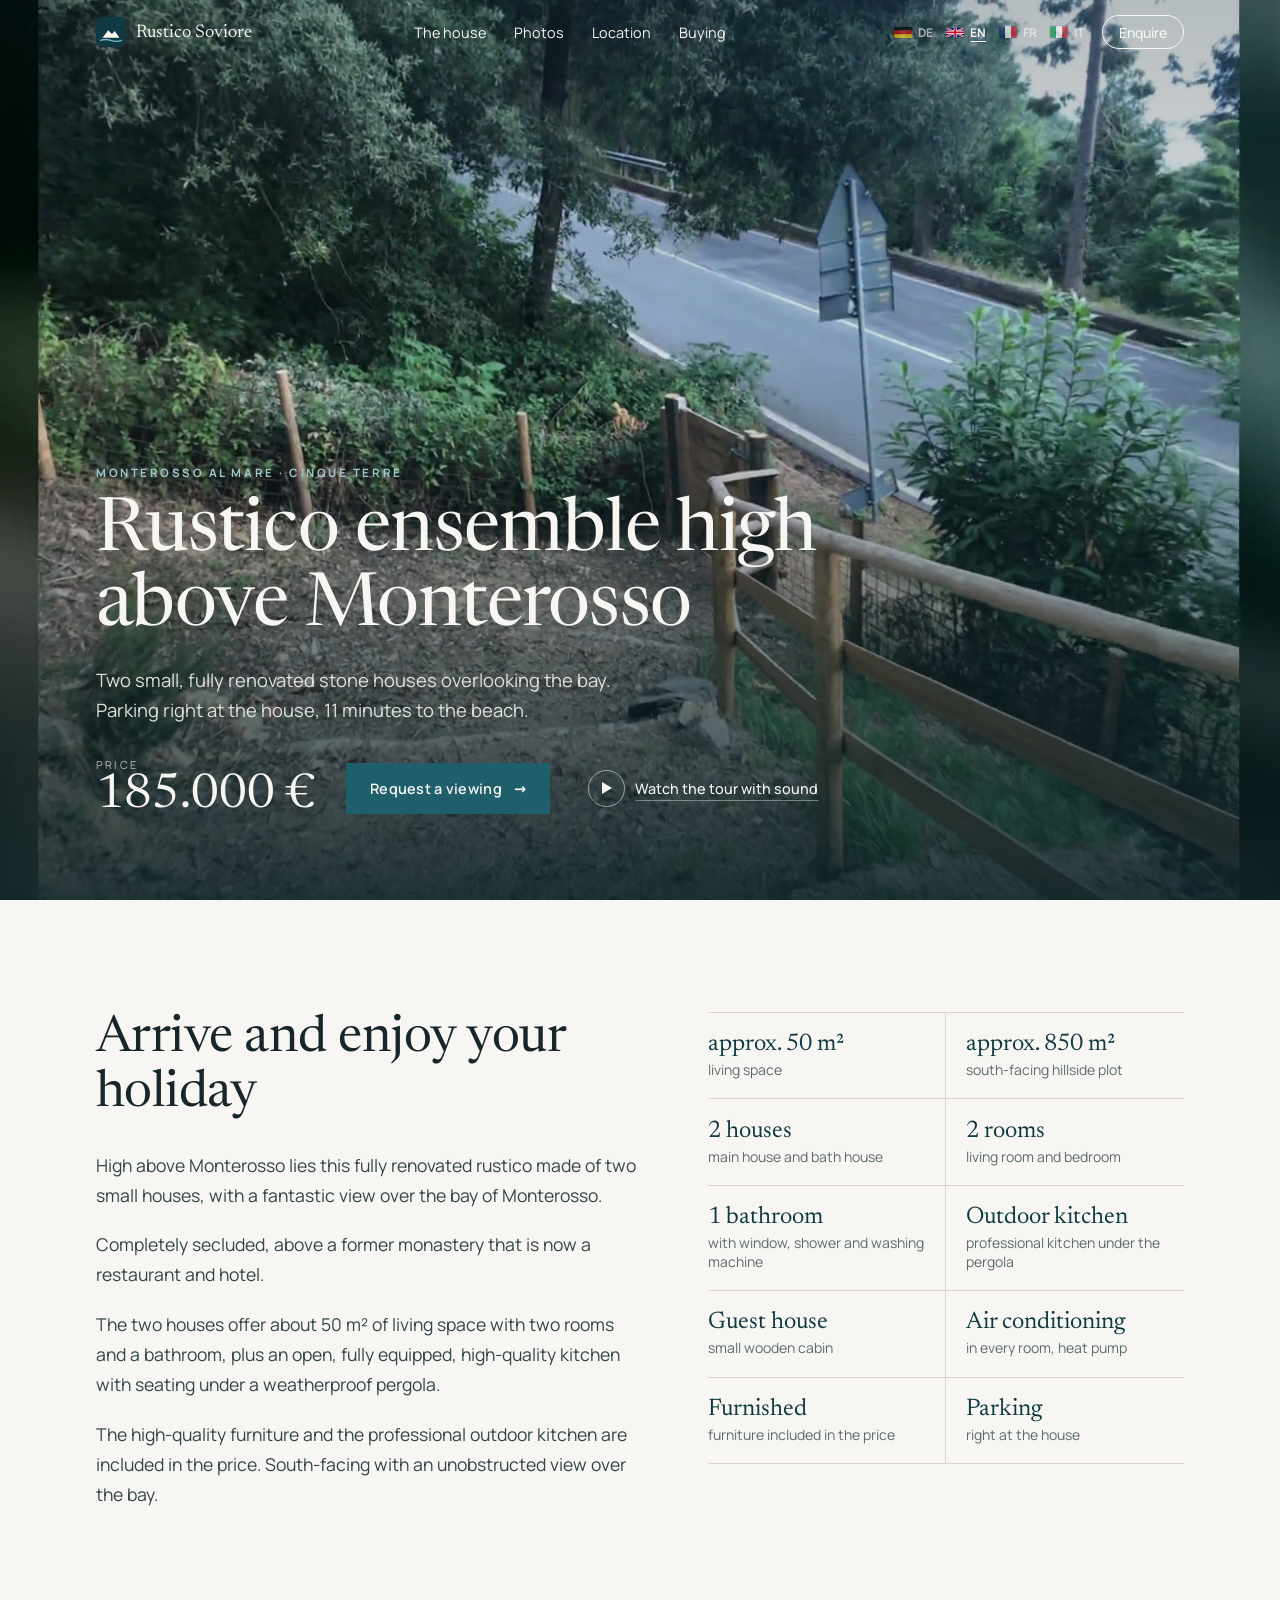
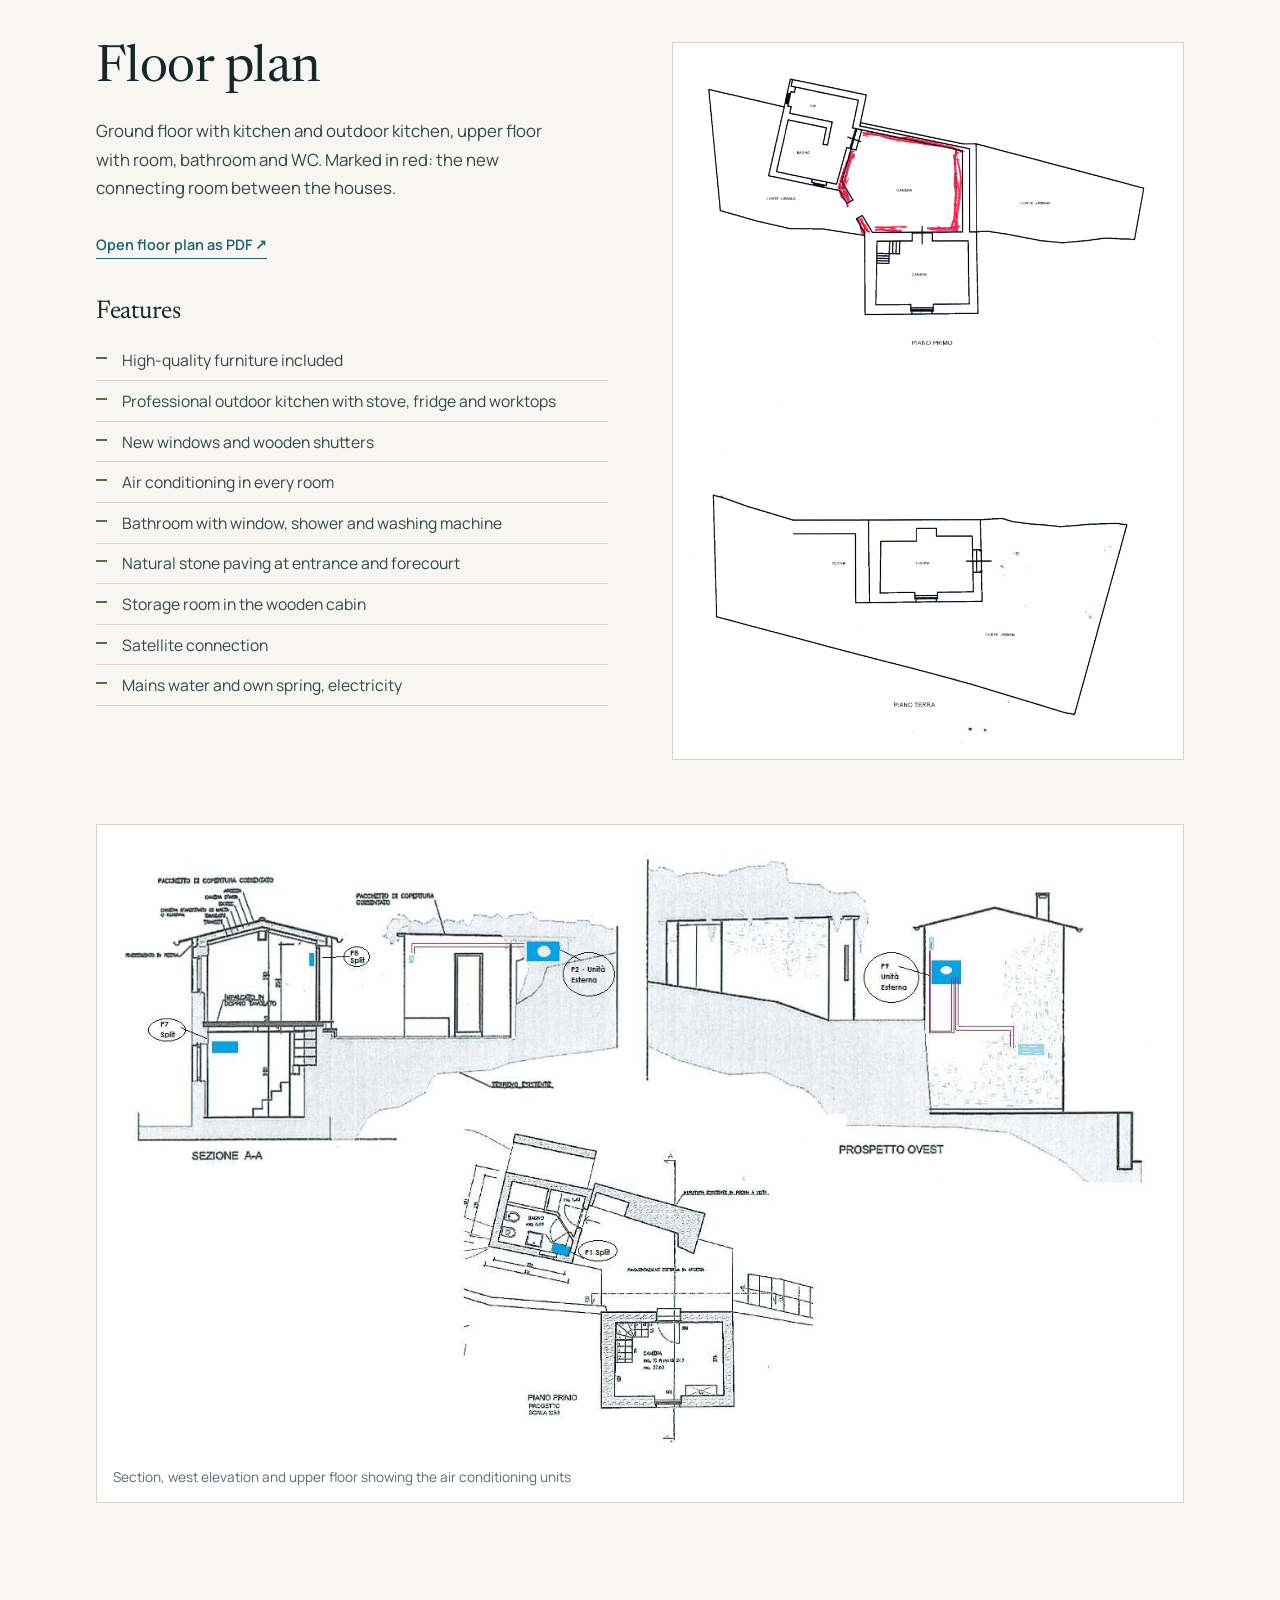
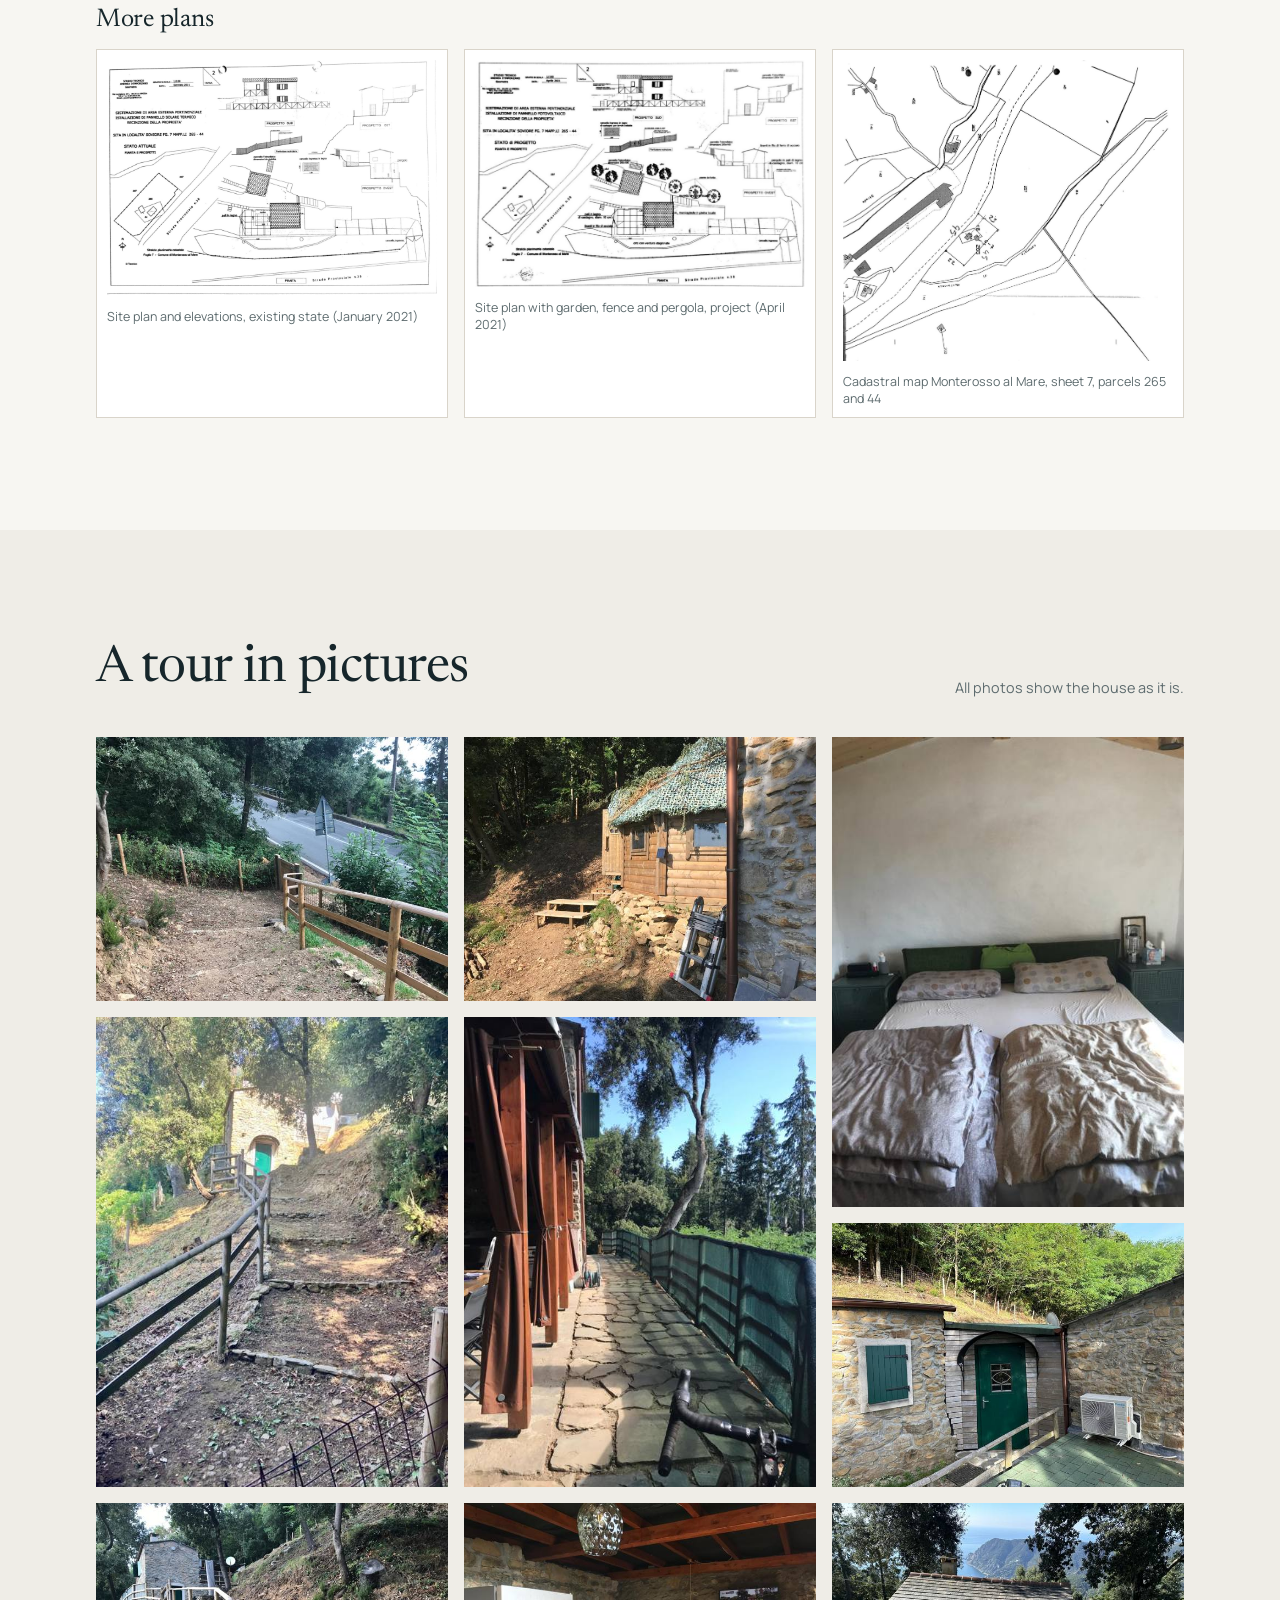
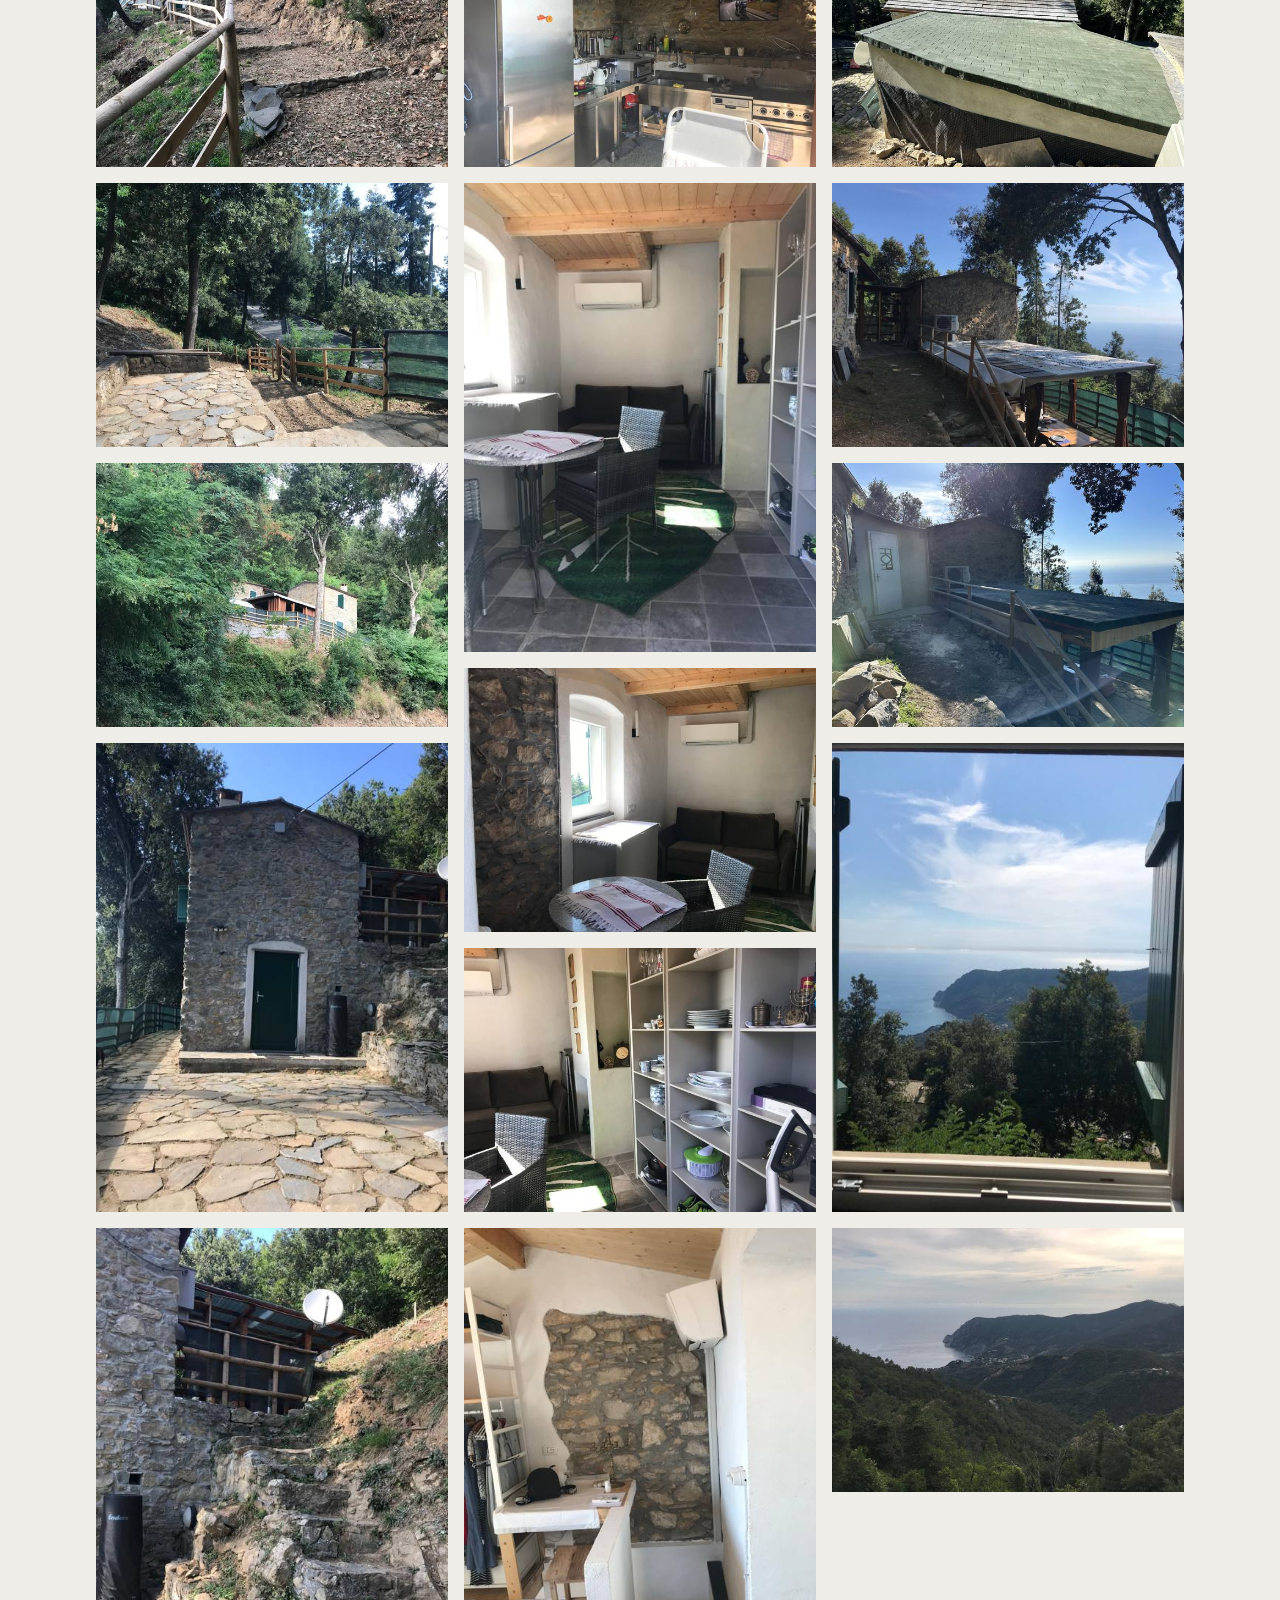
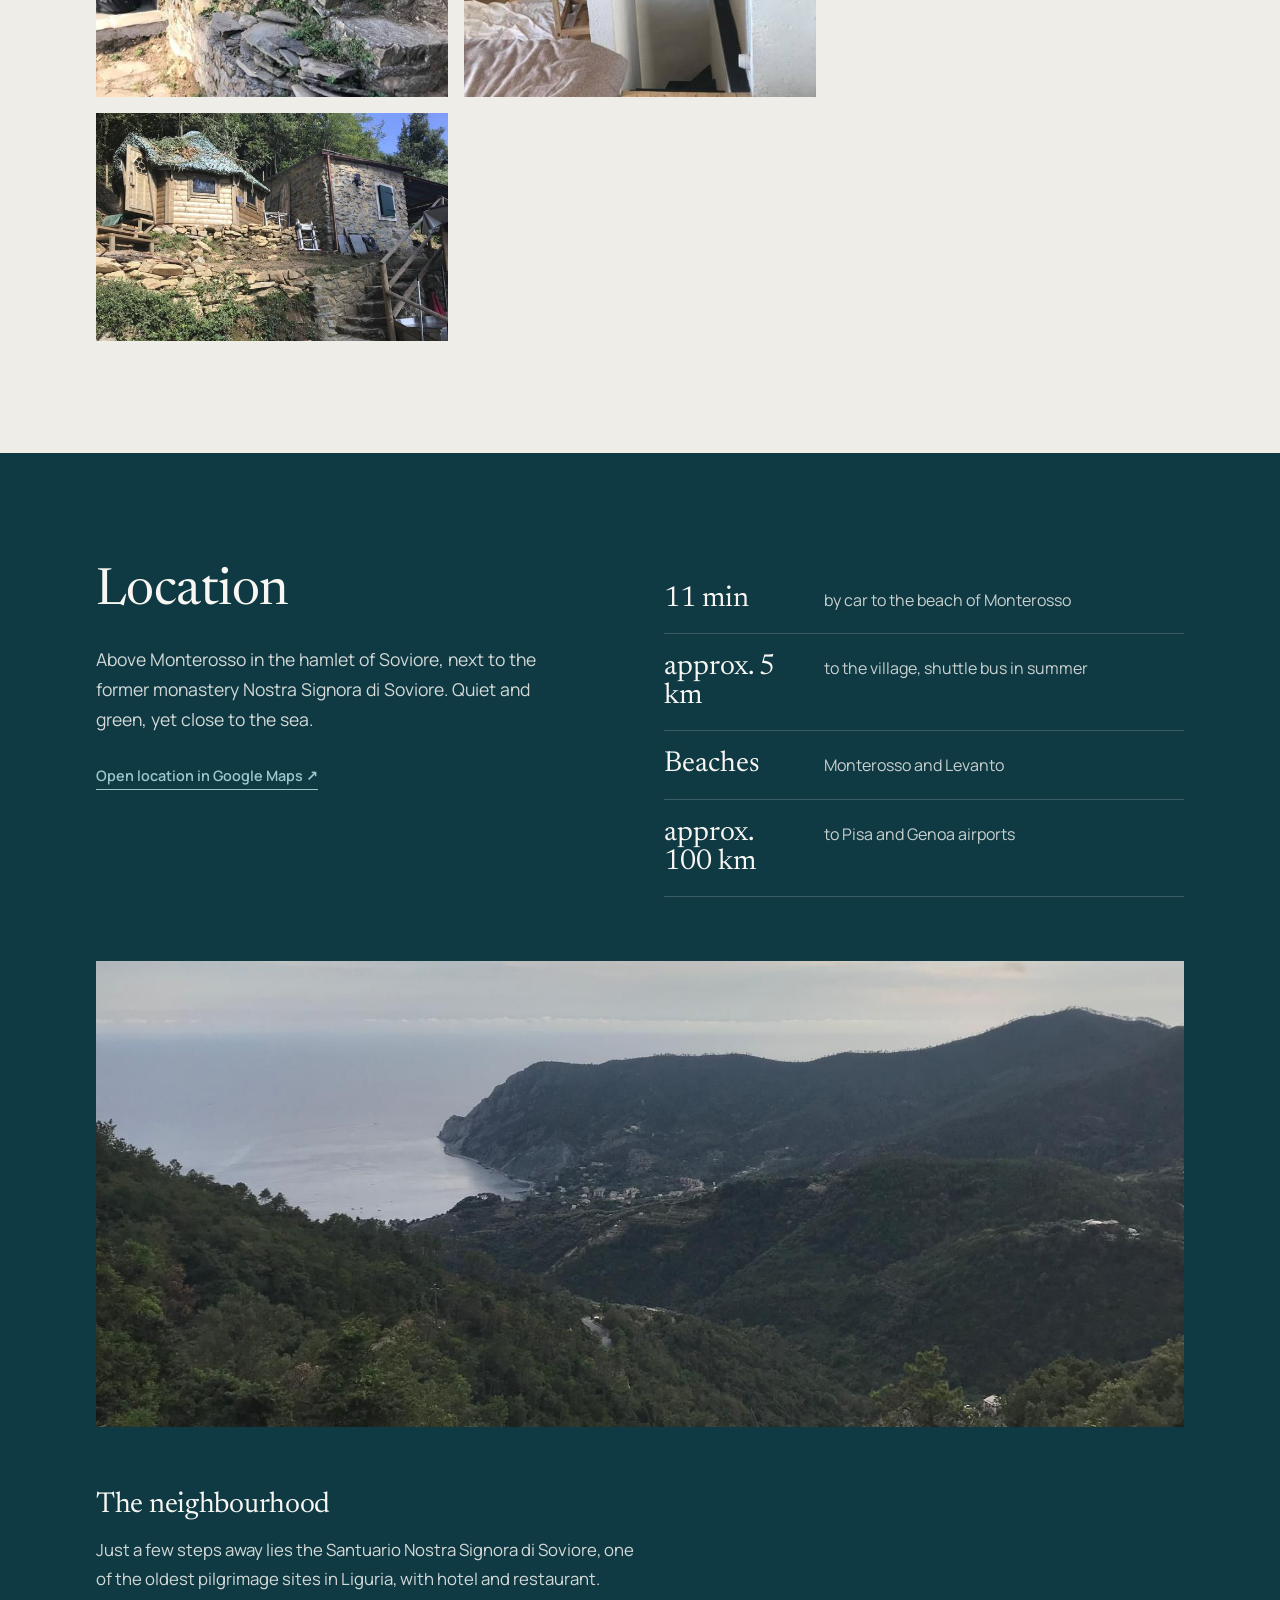
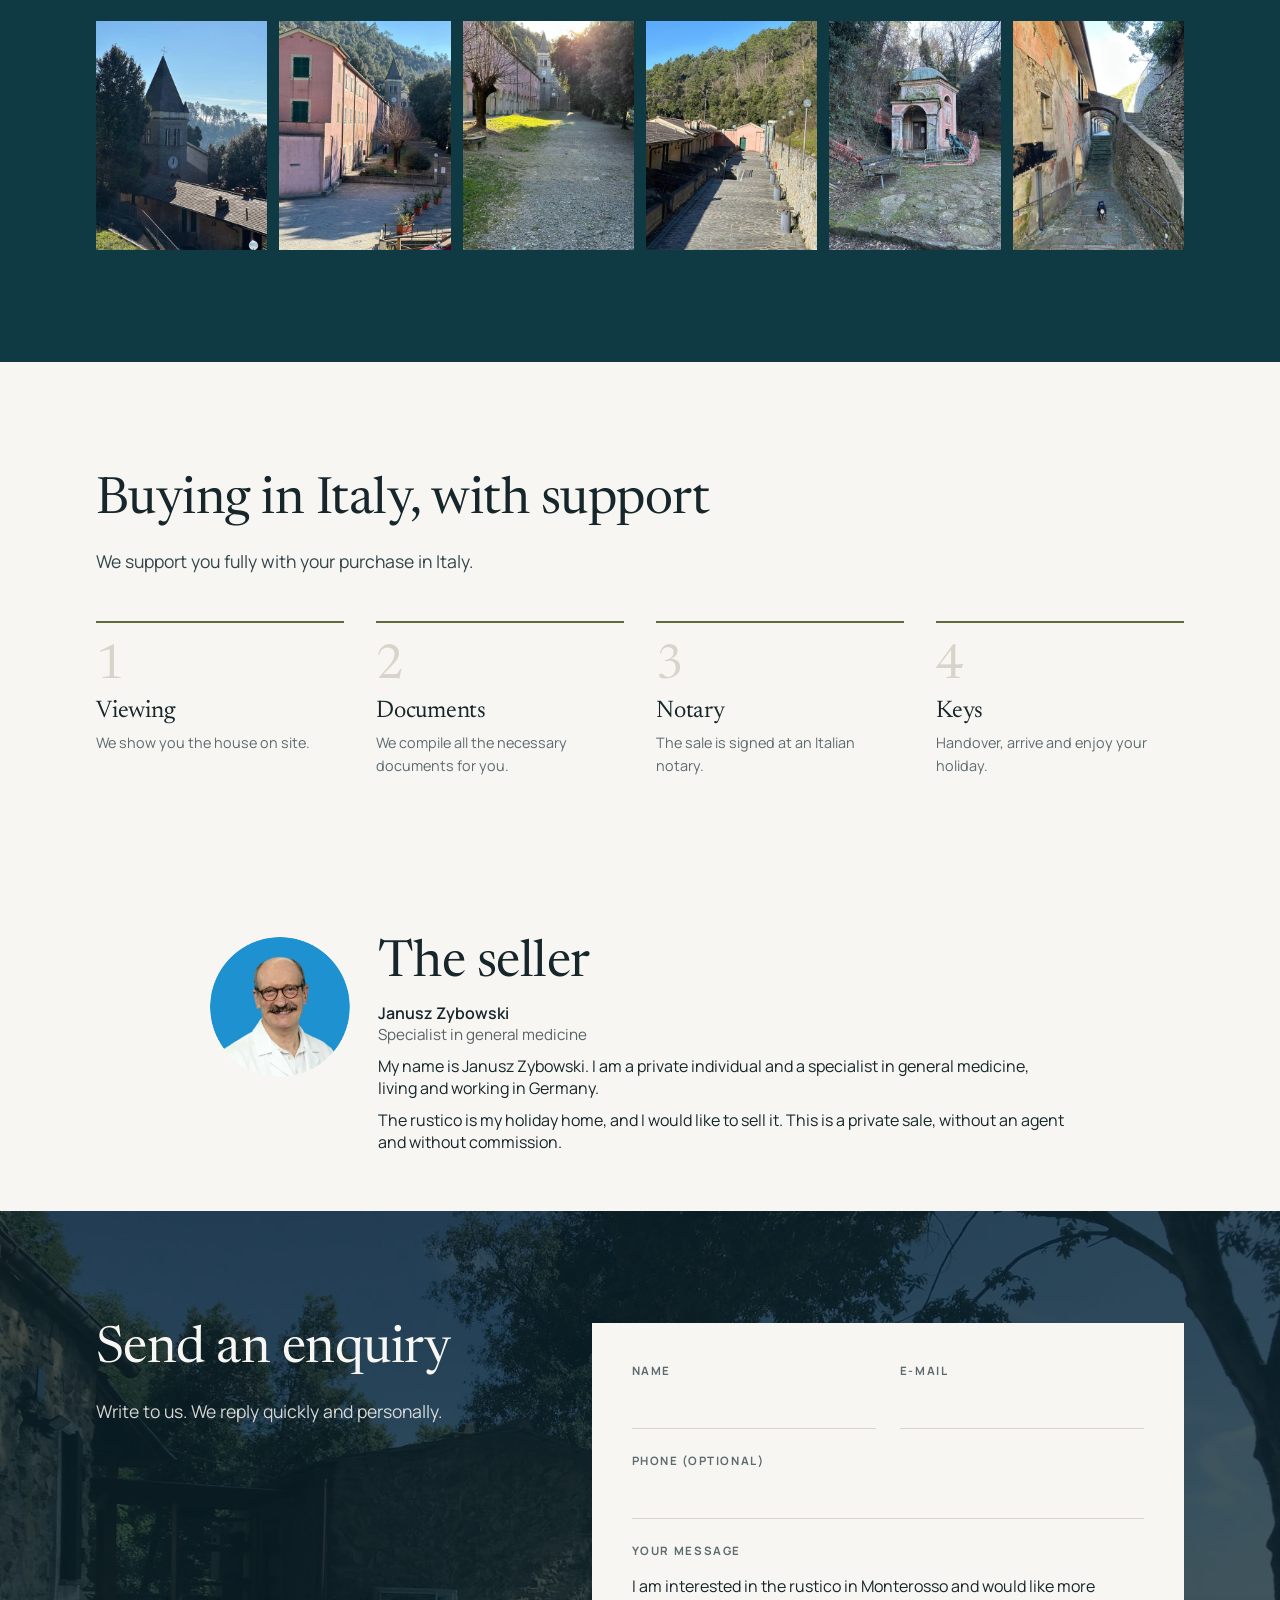
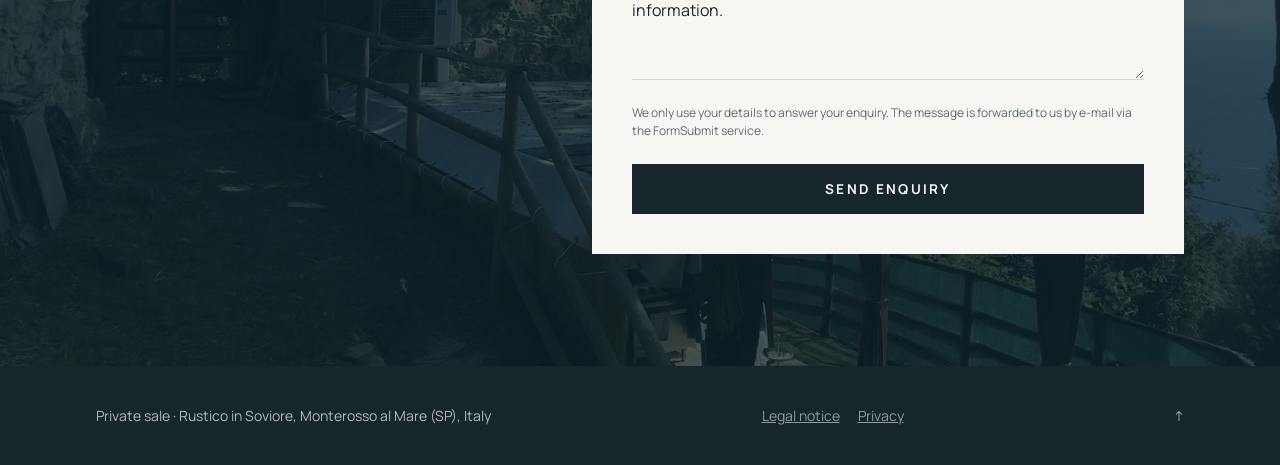
==== commit 1f13b470: "Revert "Preis auf 169.000 EUR VHB gesenkt, Preisanzeige je Sprache" This reverts commit 2cb882f30999" ====
--- a/en/index.html
+++ b/en/index.html
@@ -3,11 +3,11 @@
 <head>
 <meta charset="utf-8">
 <meta name="viewport" content="width=device-width, initial-scale=1">
-<title>Rustico with sea view in Monterosso al Mare · €169,000 o.n.o.</title>
+<title>Rustico with sea view in Monterosso al Mare · €185,000</title>
 <meta name="description" content="Fully renovated rustico of two stone houses high above Monterosso, Cinque Terre. Parking at the house, 11 minutes to the beach.">
 <link rel="canonical" href="https://rustico-monterosso.com/en/"><link rel="alternate" hreflang="de" href="https://rustico-monterosso.com/"><link rel="alternate" hreflang="en" href="https://rustico-monterosso.com/en/"><link rel="alternate" hreflang="fr" href="https://rustico-monterosso.com/fr/"><link rel="alternate" hreflang="it" href="https://rustico-monterosso.com/it/">
 <meta property="og:type" content="website">
-<meta property="og:title" content="Rustico with sea view in Monterosso al Mare · €169,000 o.n.o.">
+<meta property="og:title" content="Rustico with sea view in Monterosso al Mare · €185,000">
 <meta property="og:description" content="Fully renovated rustico of two stone houses high above Monterosso, Cinque Terre. Parking at the house, 11 minutes to the beach.">
 <meta property="og:url" content="https://rustico-monterosso.com/en/">
 <meta property="og:image" content="https://rustico-monterosso.com/og.jpg">
@@ -16,7 +16,7 @@
 <link rel="preload" href="../poster-quer.jpg" as="image" media="(min-aspect-ratio: 1/1)">
 <link rel="stylesheet" href="../fonts.css">
 <link rel="stylesheet" href="../style.css">
-<script type="application/ld+json">{"@context": "https://schema.org", "@type": "Offer", "name": "Rustico ensemble high above Monterosso", "price": "169000", "priceCurrency": "EUR", "url": "https://rustico-monterosso.com/en/", "image": "https://rustico-monterosso.com/og.jpg", "itemOffered": {"@type": "House", "name": "Rustico ensemble high above Monterosso", "floorSize": {"@type": "QuantitativeValue", "value": 50, "unitCode": "MTK"}, "numberOfRooms": 2, "address": {"@type": "PostalAddress", "addressLocality": "Monterosso al Mare", "addressRegion": "SP", "addressCountry": "IT"}}}</script>
+<script type="application/ld+json">{"@context": "https://schema.org", "@type": "Offer", "name": "Rustico ensemble high above Monterosso", "price": "185000", "priceCurrency": "EUR", "url": "https://rustico-monterosso.com/en/", "image": "https://rustico-monterosso.com/og.jpg", "itemOffered": {"@type": "House", "name": "Rustico ensemble high above Monterosso", "floorSize": {"@type": "QuantitativeValue", "value": 50, "unitCode": "MTK"}, "numberOfRooms": 2, "address": {"@type": "PostalAddress", "addressLocality": "Monterosso al Mare", "addressRegion": "SP", "addressCountry": "IT"}}}</script>
 </head>
 <body>
 <header class="bar" id="bar">
@@ -34,7 +34,7 @@
     <h1>Rustico ensemble high above Monterosso</h1>
     <p class="lead">Two small, fully renovated stone houses overlooking the bay. Parking right at the house, 11 minutes to the beach.</p>
     <div class="hero-row">
-      <div class="price"><small>Price</small><strong>€169,000 o.n.o.</strong></div>
+      <div class="price"><small>Price</small><strong>185.000 €</strong></div>
       <a class="visit-cta" href="#kontakt">Request a viewing <span aria-hidden="true">→</span></a>
       <button type="button" class="sound-cta" id="soundBtn"><span class="play" aria-hidden="true"><svg width="12" height="14" viewBox="0 0 12 14"><path d="M1 1l10 6-10 6z" fill="currentColor"/></svg></span>Watch the tour with sound</button>
     </div>
@@ -98,7 +98,7 @@
   </div>
 </section>
 </main>
-<div class="mbar" id="mbar"><div><small>Price</small><strong>€169,000 o.n.o.</strong></div><a href="#kontakt">Request a viewing →</a></div>
+<div class="mbar" id="mbar"><div><small>Price</small><strong>185.000 €</strong></div><a href="#kontakt">Request a viewing →</a></div>
 <footer class="foot"><div class="wrap"><span>Private sale · Rustico in Soviore, Monterosso al Mare (SP), Italy</span><span class="flinks"><a href="../en/impressum.html" class="flink">Legal notice</a><a href="../en/datenschutz.html" class="flink">Privacy</a></span><a href="#top" aria-label="top">↑</a></div></footer>
 
 <div class="modal" id="videoModal" hidden><div class="modal-in"><button type="button" class="close" data-close>Close ✕</button><video id="modalVideo" controls playsinline></video></div></div>
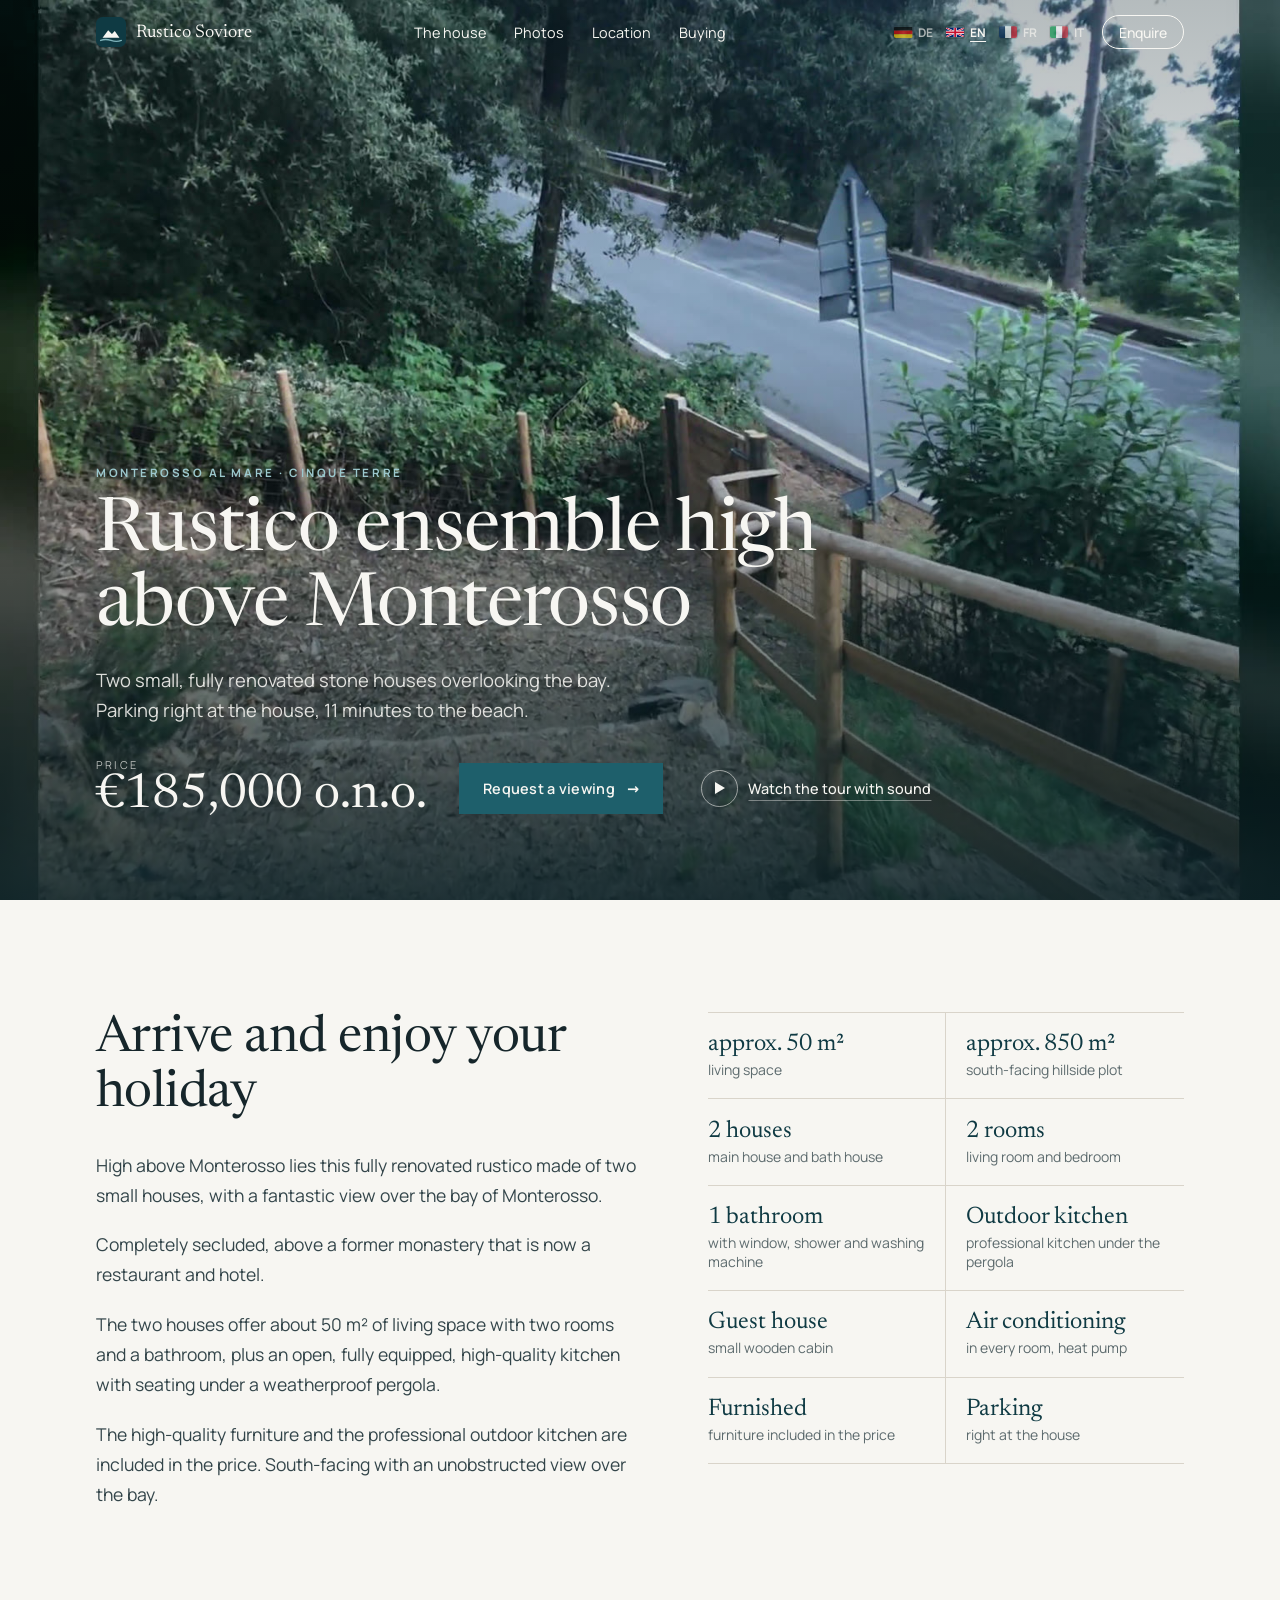
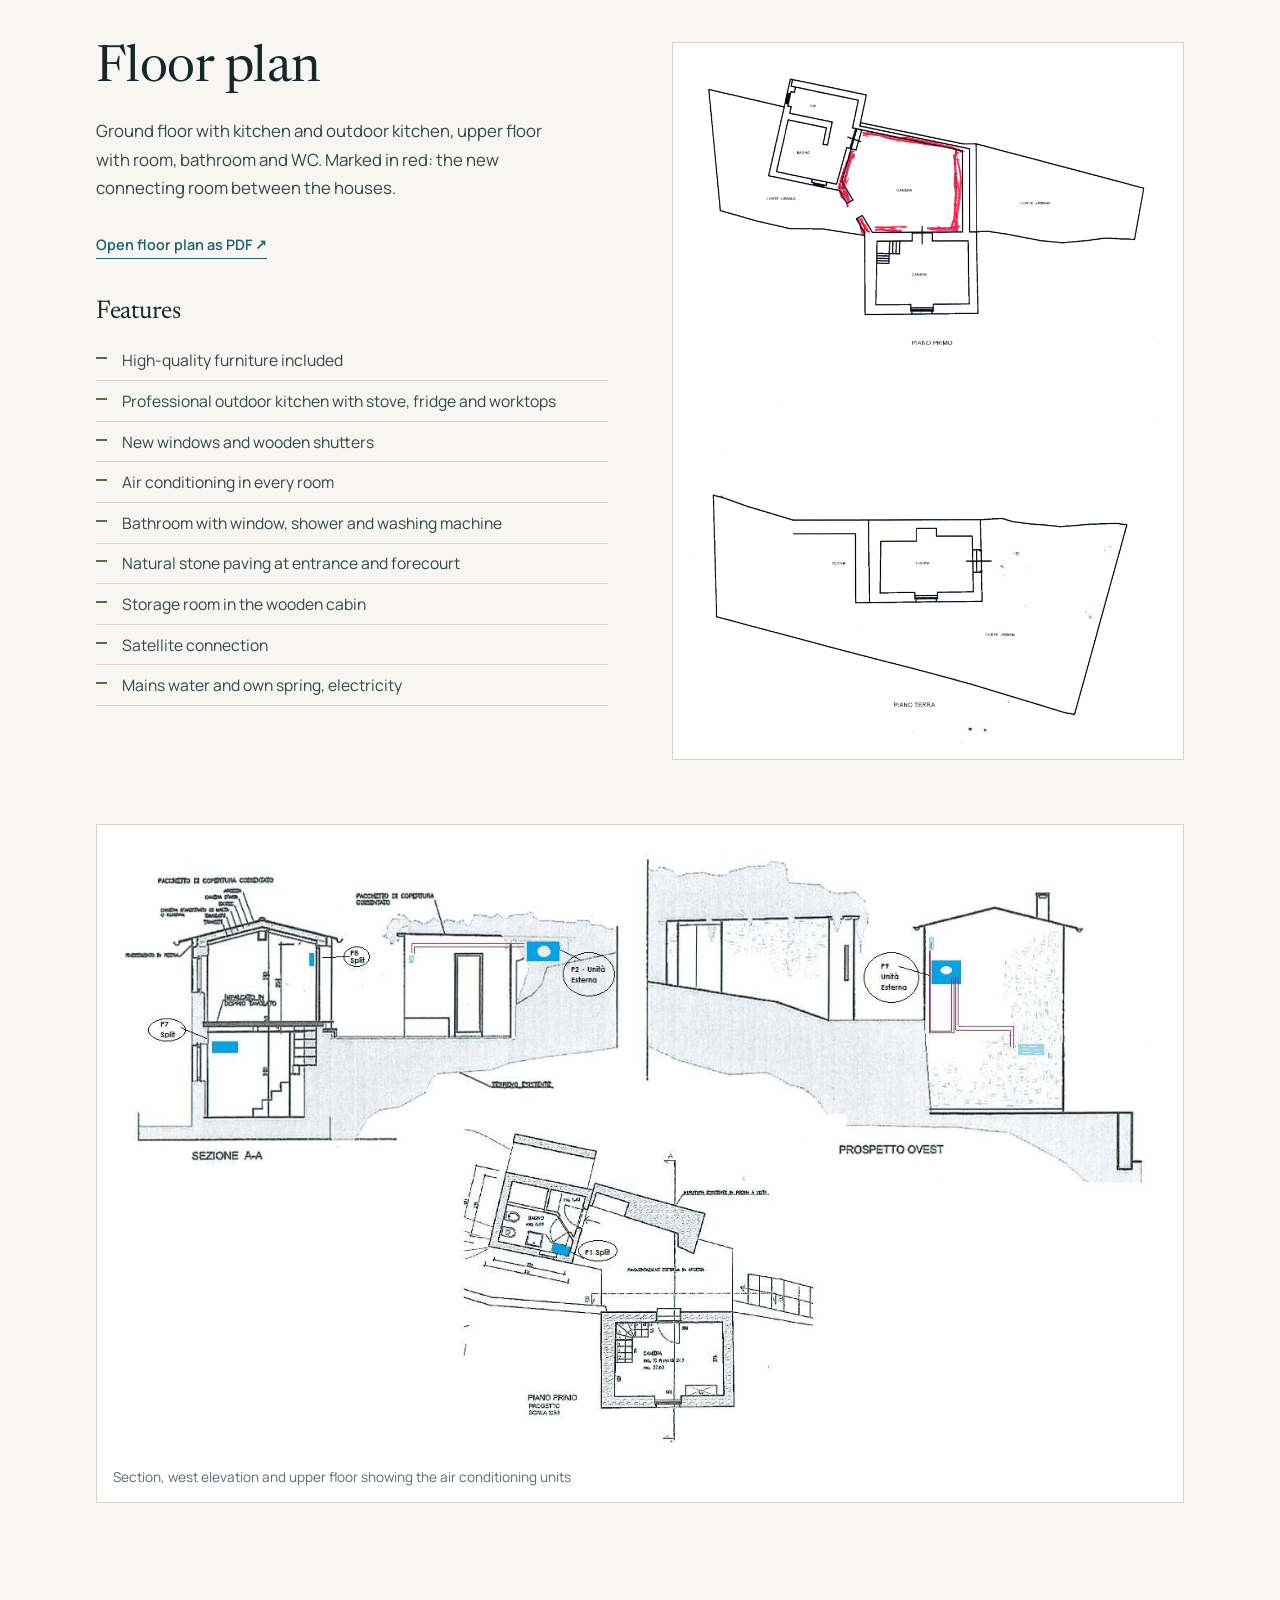
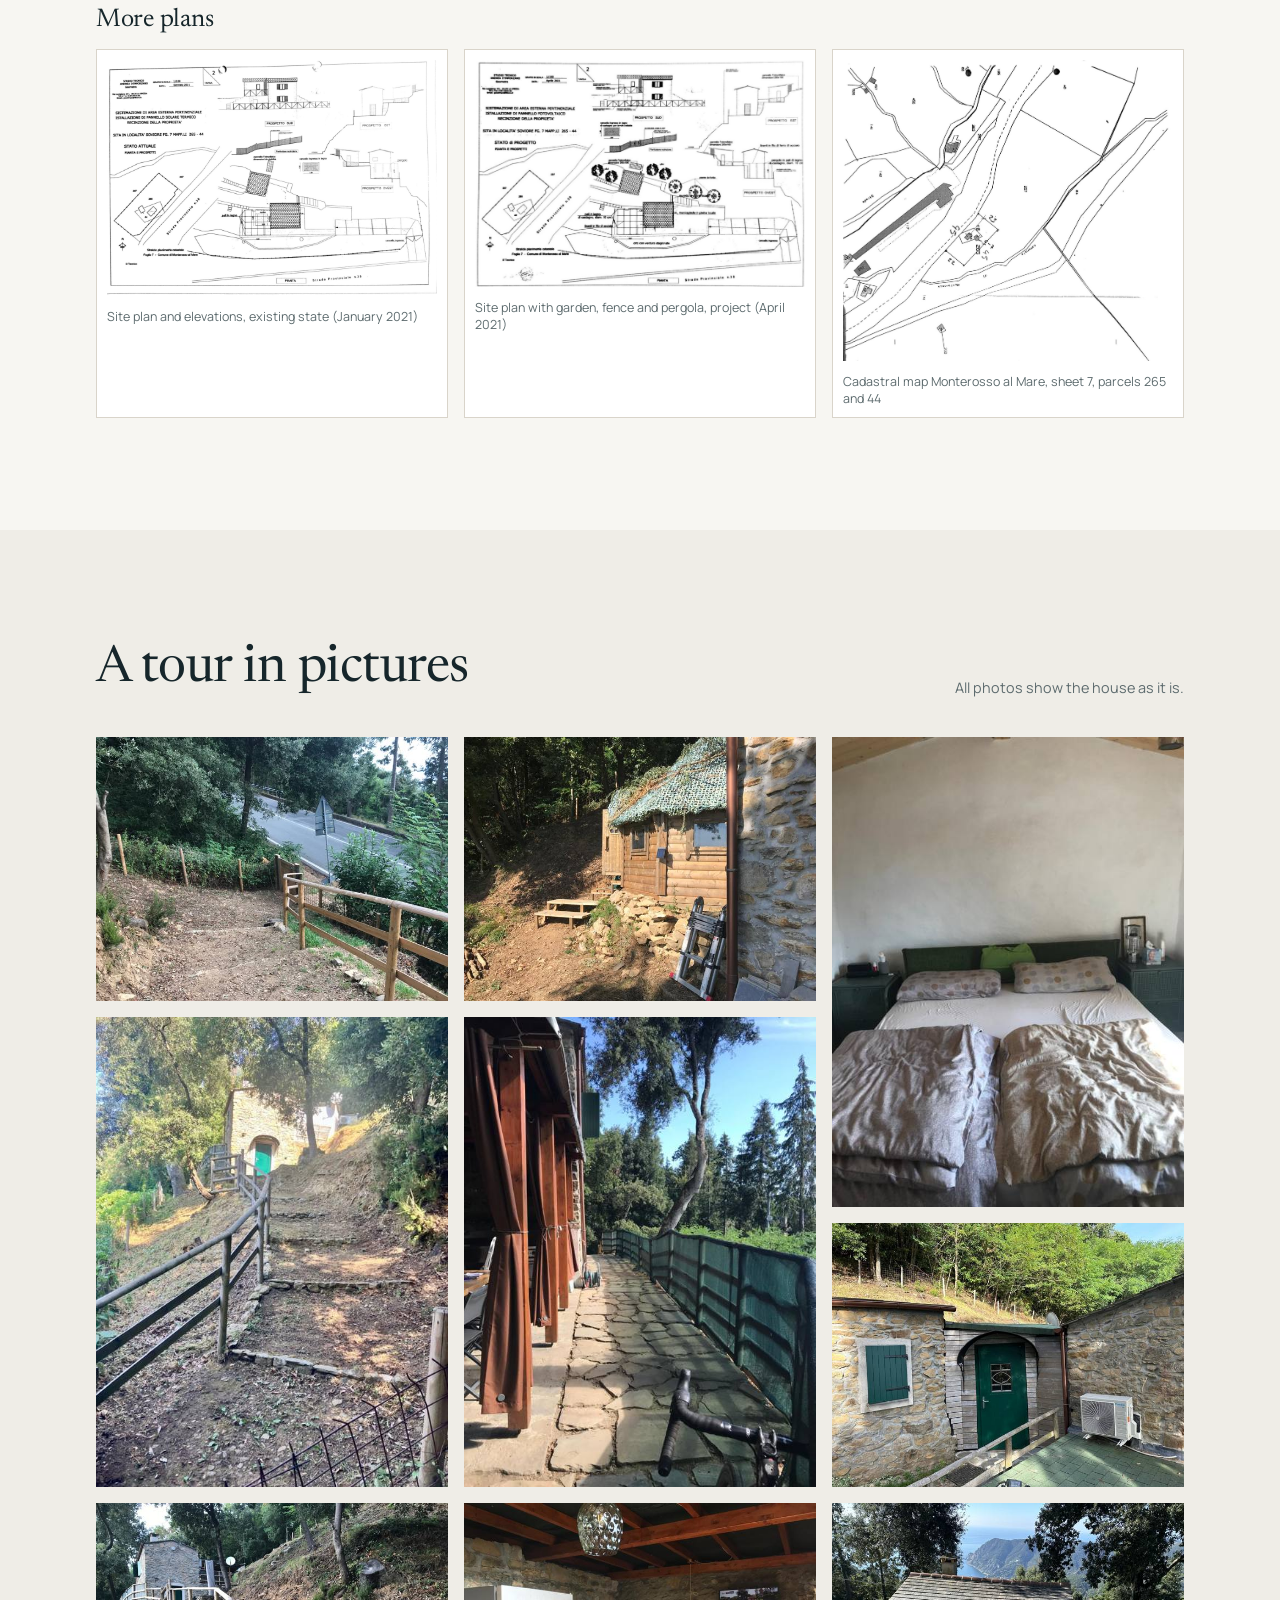
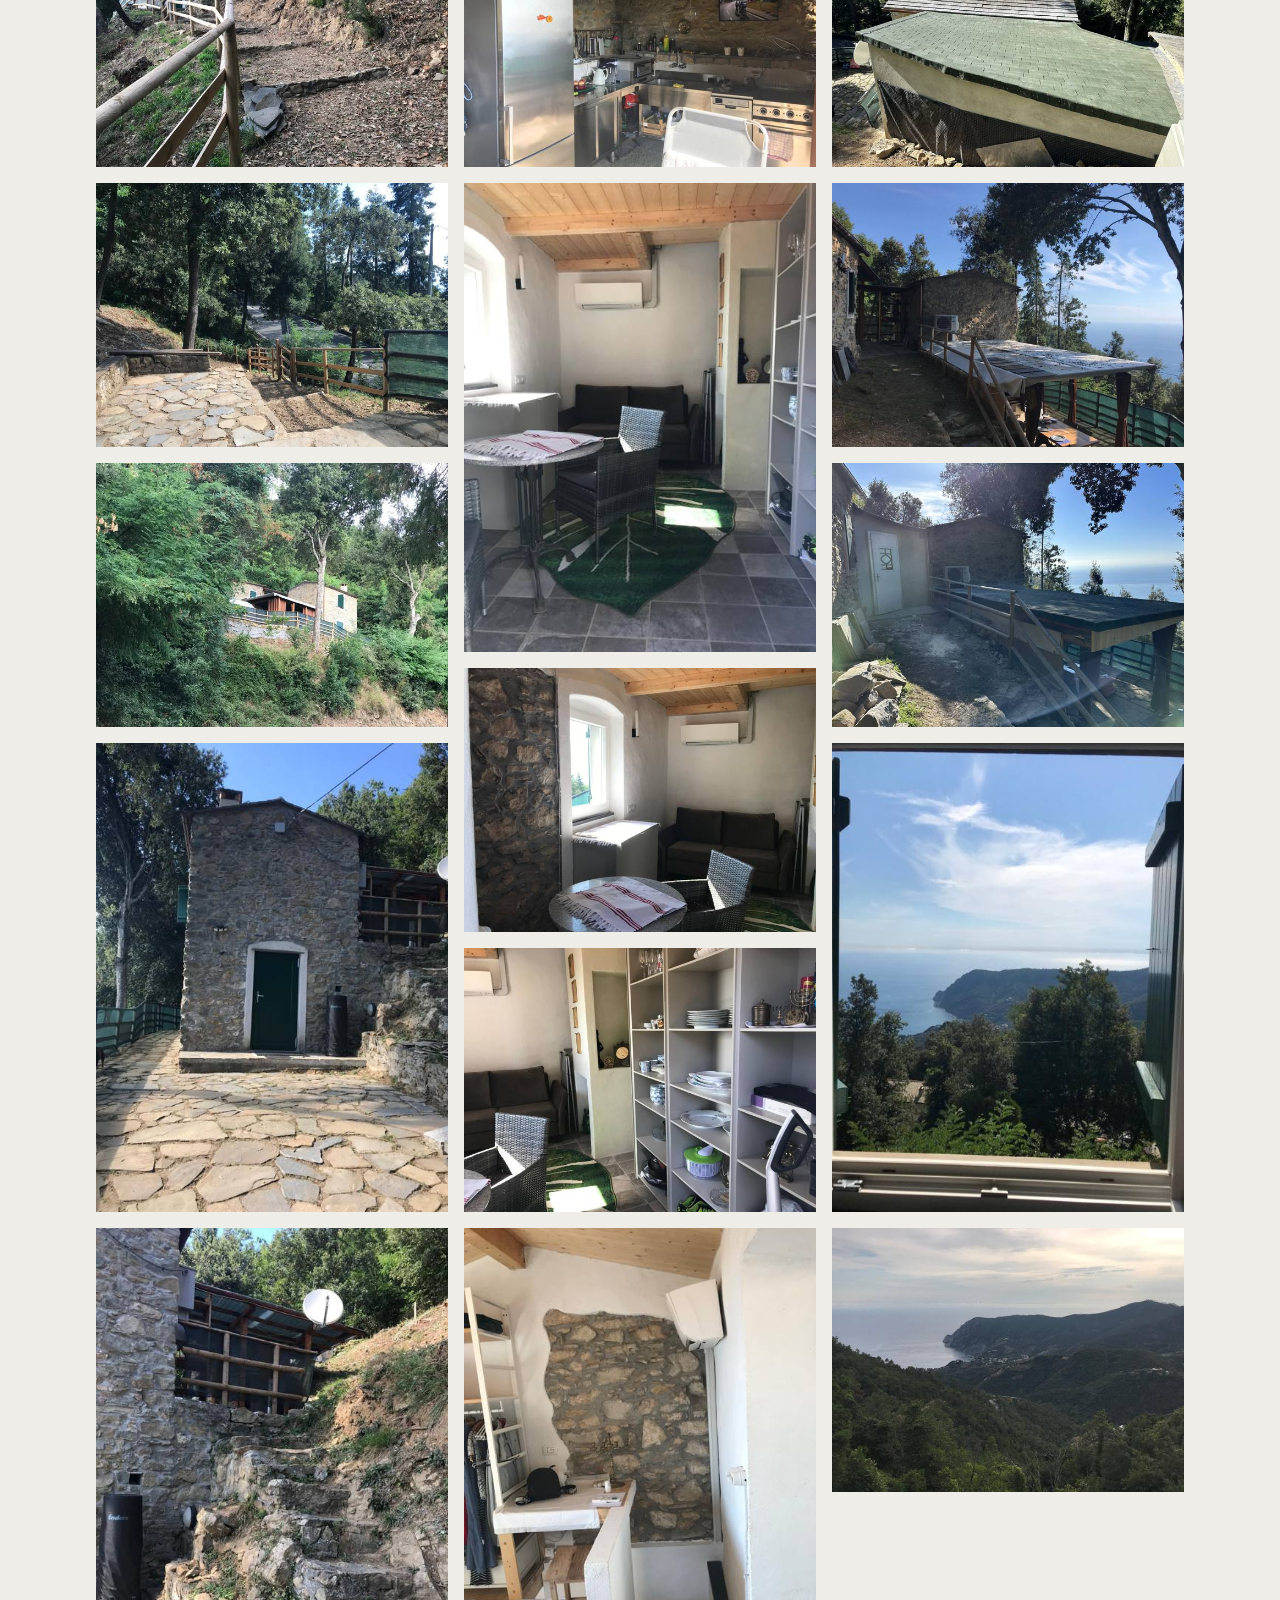
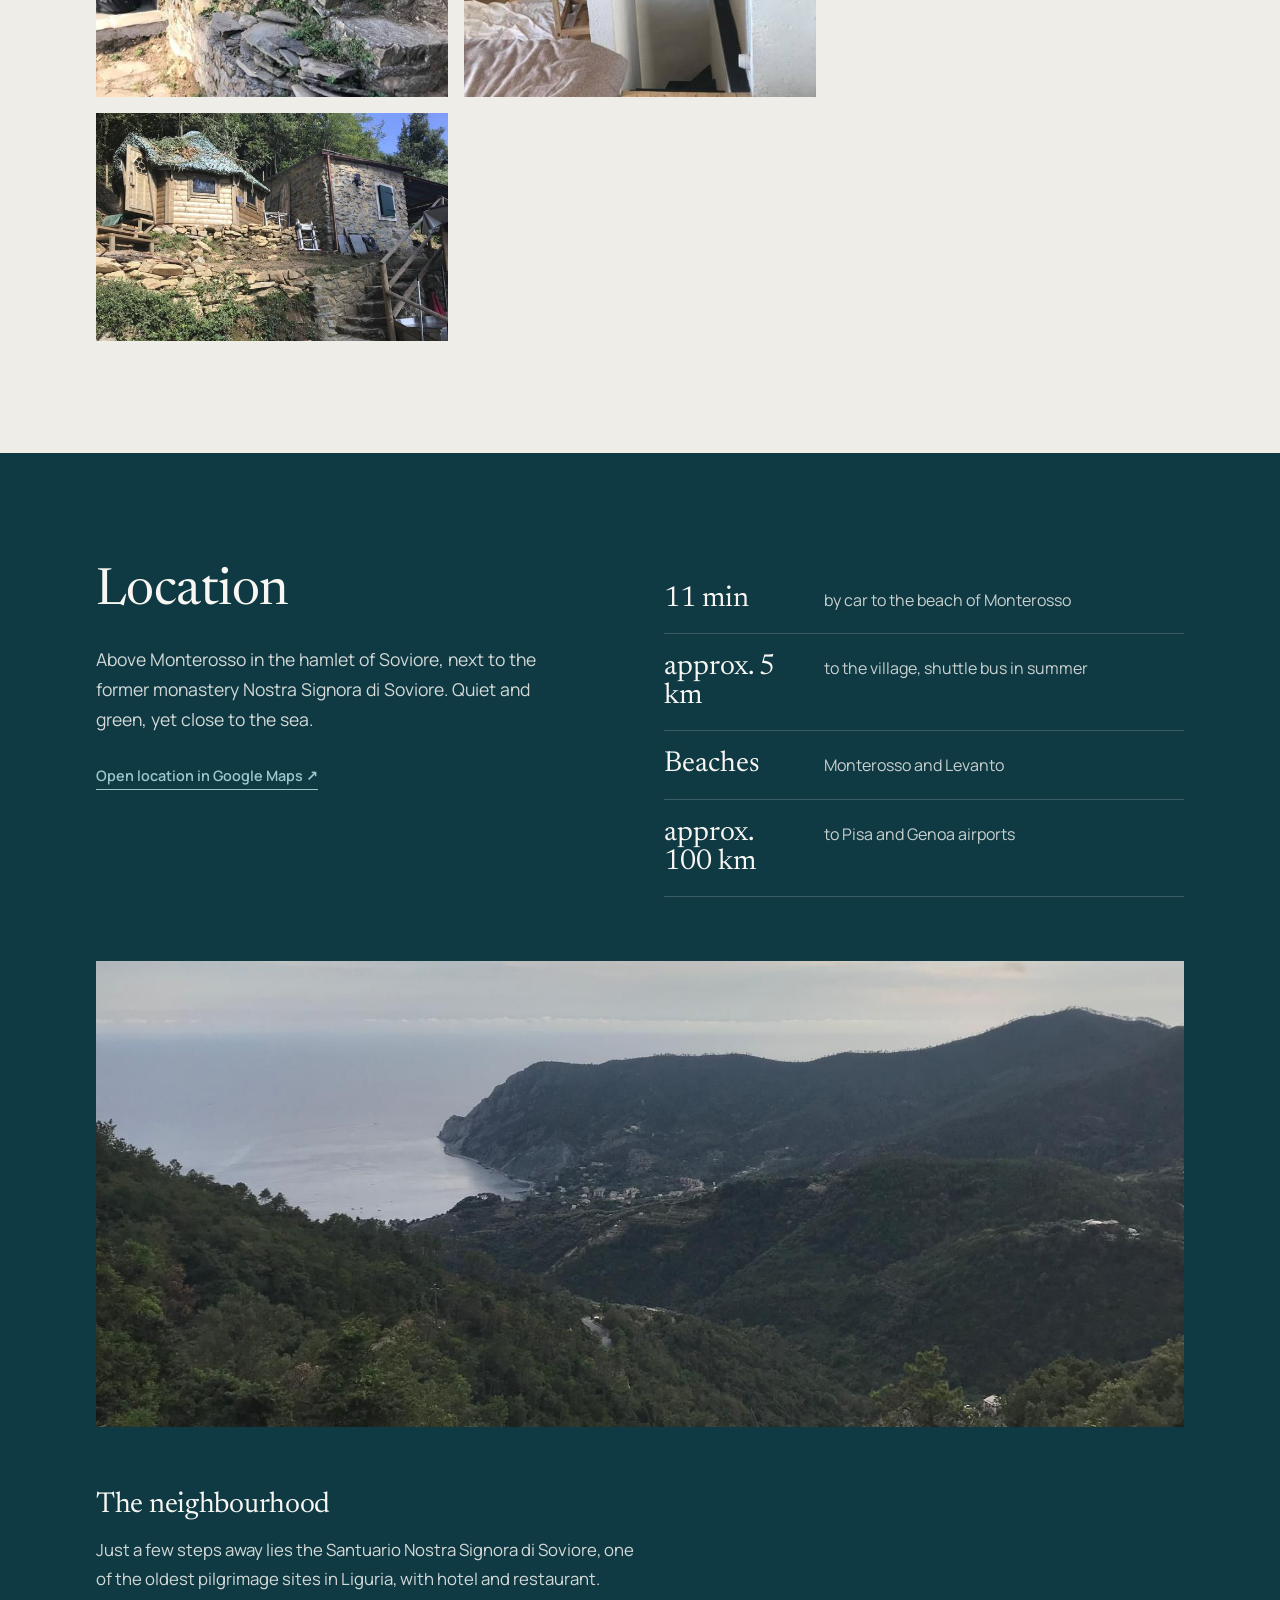
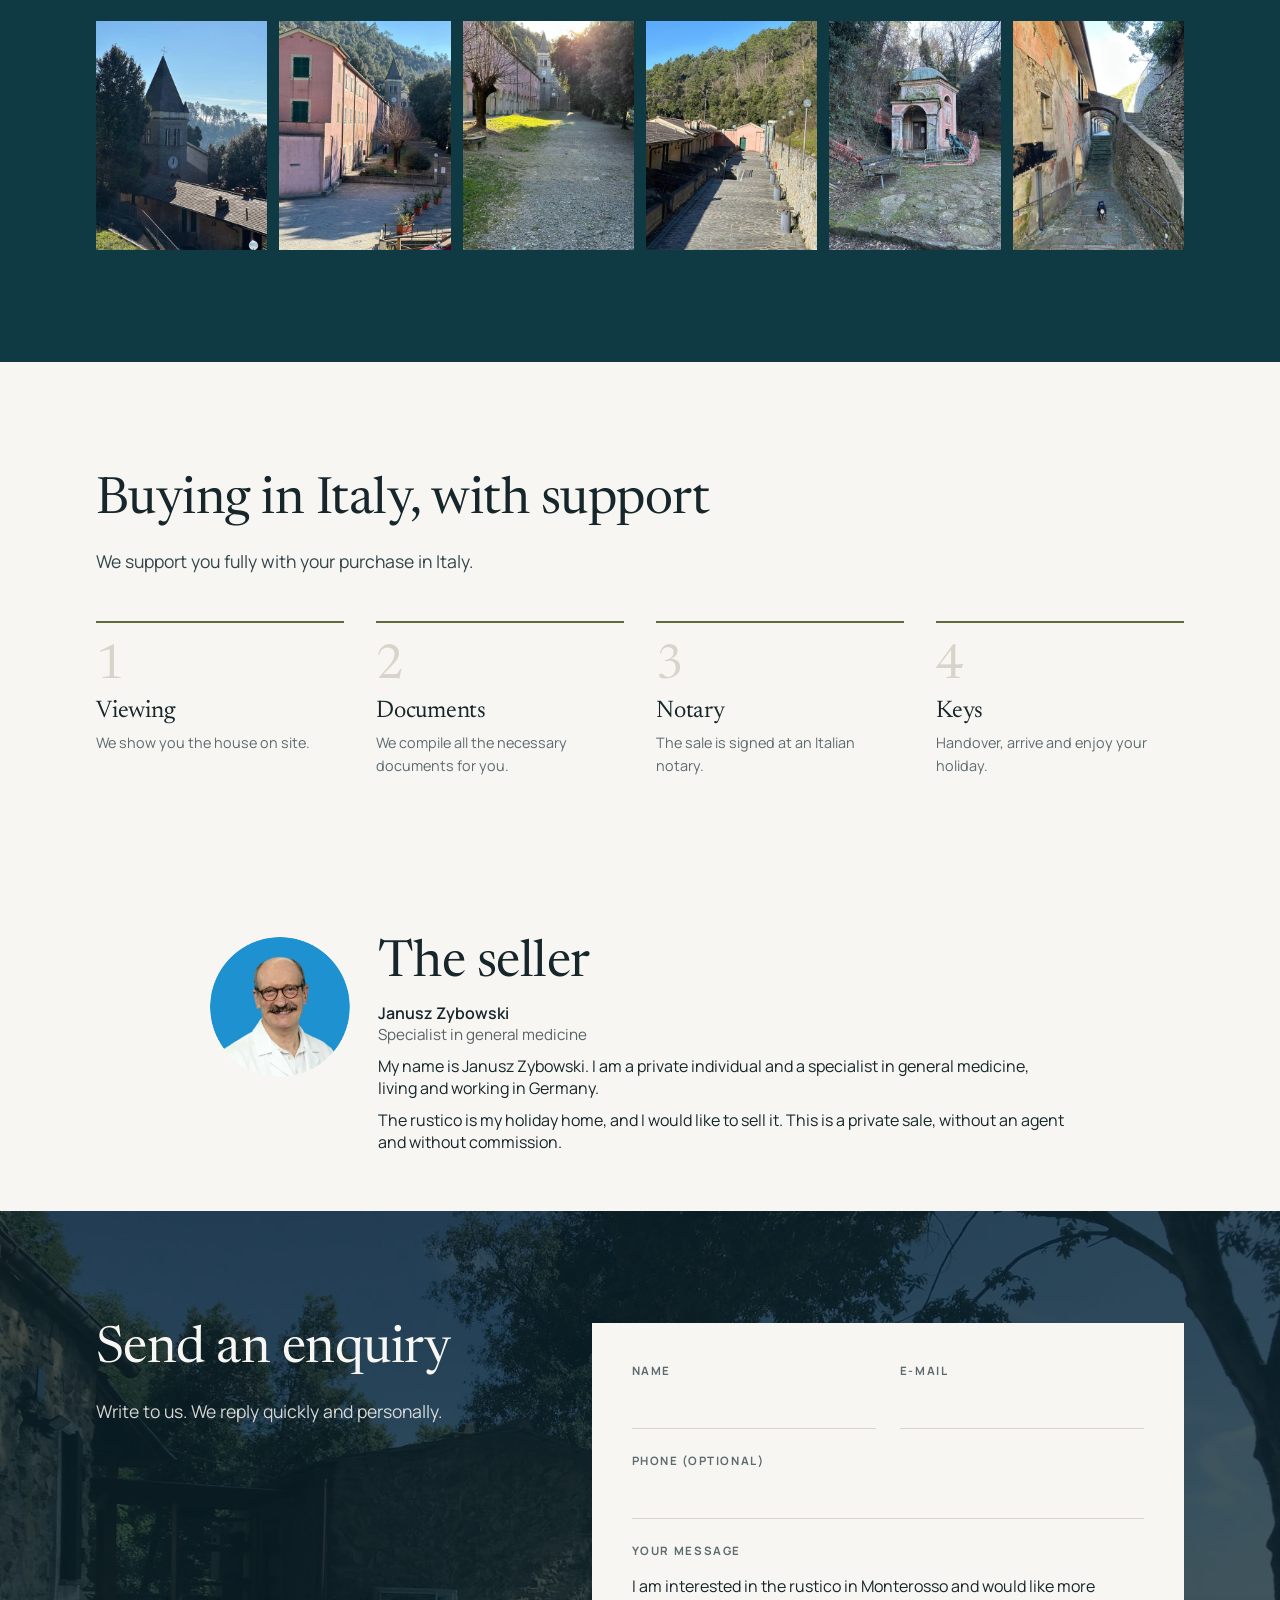
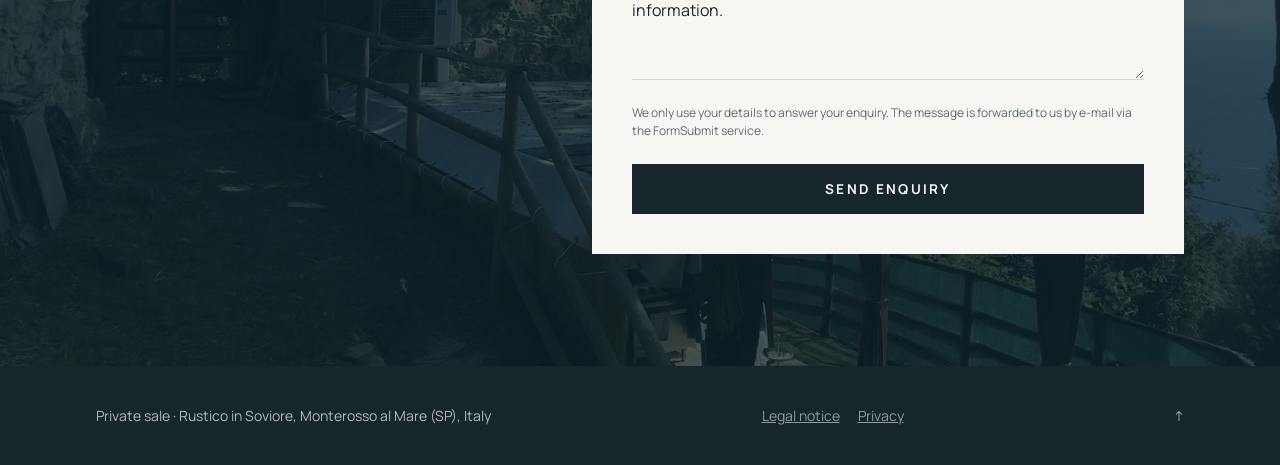
==== commit 07d00987: "Preis bleibt 185.000 EUR, jetzt als VHB ausgewiesen Preisanzeige je Sprache: VHB / o.n.o. / trattabi" ====
--- a/en/index.html
+++ b/en/index.html
@@ -3,11 +3,11 @@
 <head>
 <meta charset="utf-8">
 <meta name="viewport" content="width=device-width, initial-scale=1">
-<title>Rustico with sea view in Monterosso al Mare · €185,000</title>
+<title>Rustico with sea view in Monterosso al Mare · €185,000 o.n.o.</title>
 <meta name="description" content="Fully renovated rustico of two stone houses high above Monterosso, Cinque Terre. Parking at the house, 11 minutes to the beach.">
 <link rel="canonical" href="https://rustico-monterosso.com/en/"><link rel="alternate" hreflang="de" href="https://rustico-monterosso.com/"><link rel="alternate" hreflang="en" href="https://rustico-monterosso.com/en/"><link rel="alternate" hreflang="fr" href="https://rustico-monterosso.com/fr/"><link rel="alternate" hreflang="it" href="https://rustico-monterosso.com/it/">
 <meta property="og:type" content="website">
-<meta property="og:title" content="Rustico with sea view in Monterosso al Mare · €185,000">
+<meta property="og:title" content="Rustico with sea view in Monterosso al Mare · €185,000 o.n.o.">
 <meta property="og:description" content="Fully renovated rustico of two stone houses high above Monterosso, Cinque Terre. Parking at the house, 11 minutes to the beach.">
 <meta property="og:url" content="https://rustico-monterosso.com/en/">
 <meta property="og:image" content="https://rustico-monterosso.com/og.jpg">
@@ -34,7 +34,7 @@
     <h1>Rustico ensemble high above Monterosso</h1>
     <p class="lead">Two small, fully renovated stone houses overlooking the bay. Parking right at the house, 11 minutes to the beach.</p>
     <div class="hero-row">
-      <div class="price"><small>Price</small><strong>185.000 €</strong></div>
+      <div class="price"><small>Price</small><strong>€185,000 o.n.o.</strong></div>
       <a class="visit-cta" href="#kontakt">Request a viewing <span aria-hidden="true">→</span></a>
       <button type="button" class="sound-cta" id="soundBtn"><span class="play" aria-hidden="true"><svg width="12" height="14" viewBox="0 0 12 14"><path d="M1 1l10 6-10 6z" fill="currentColor"/></svg></span>Watch the tour with sound</button>
     </div>
@@ -98,7 +98,7 @@
   </div>
 </section>
 </main>
-<div class="mbar" id="mbar"><div><small>Price</small><strong>185.000 €</strong></div><a href="#kontakt">Request a viewing →</a></div>
+<div class="mbar" id="mbar"><div><small>Price</small><strong>€185,000 o.n.o.</strong></div><a href="#kontakt">Request a viewing →</a></div>
 <footer class="foot"><div class="wrap"><span>Private sale · Rustico in Soviore, Monterosso al Mare (SP), Italy</span><span class="flinks"><a href="../en/impressum.html" class="flink">Legal notice</a><a href="../en/datenschutz.html" class="flink">Privacy</a></span><a href="#top" aria-label="top">↑</a></div></footer>
 
 <div class="modal" id="videoModal" hidden><div class="modal-in"><button type="button" class="close" data-close>Close ✕</button><video id="modalVideo" controls playsinline></video></div></div>
